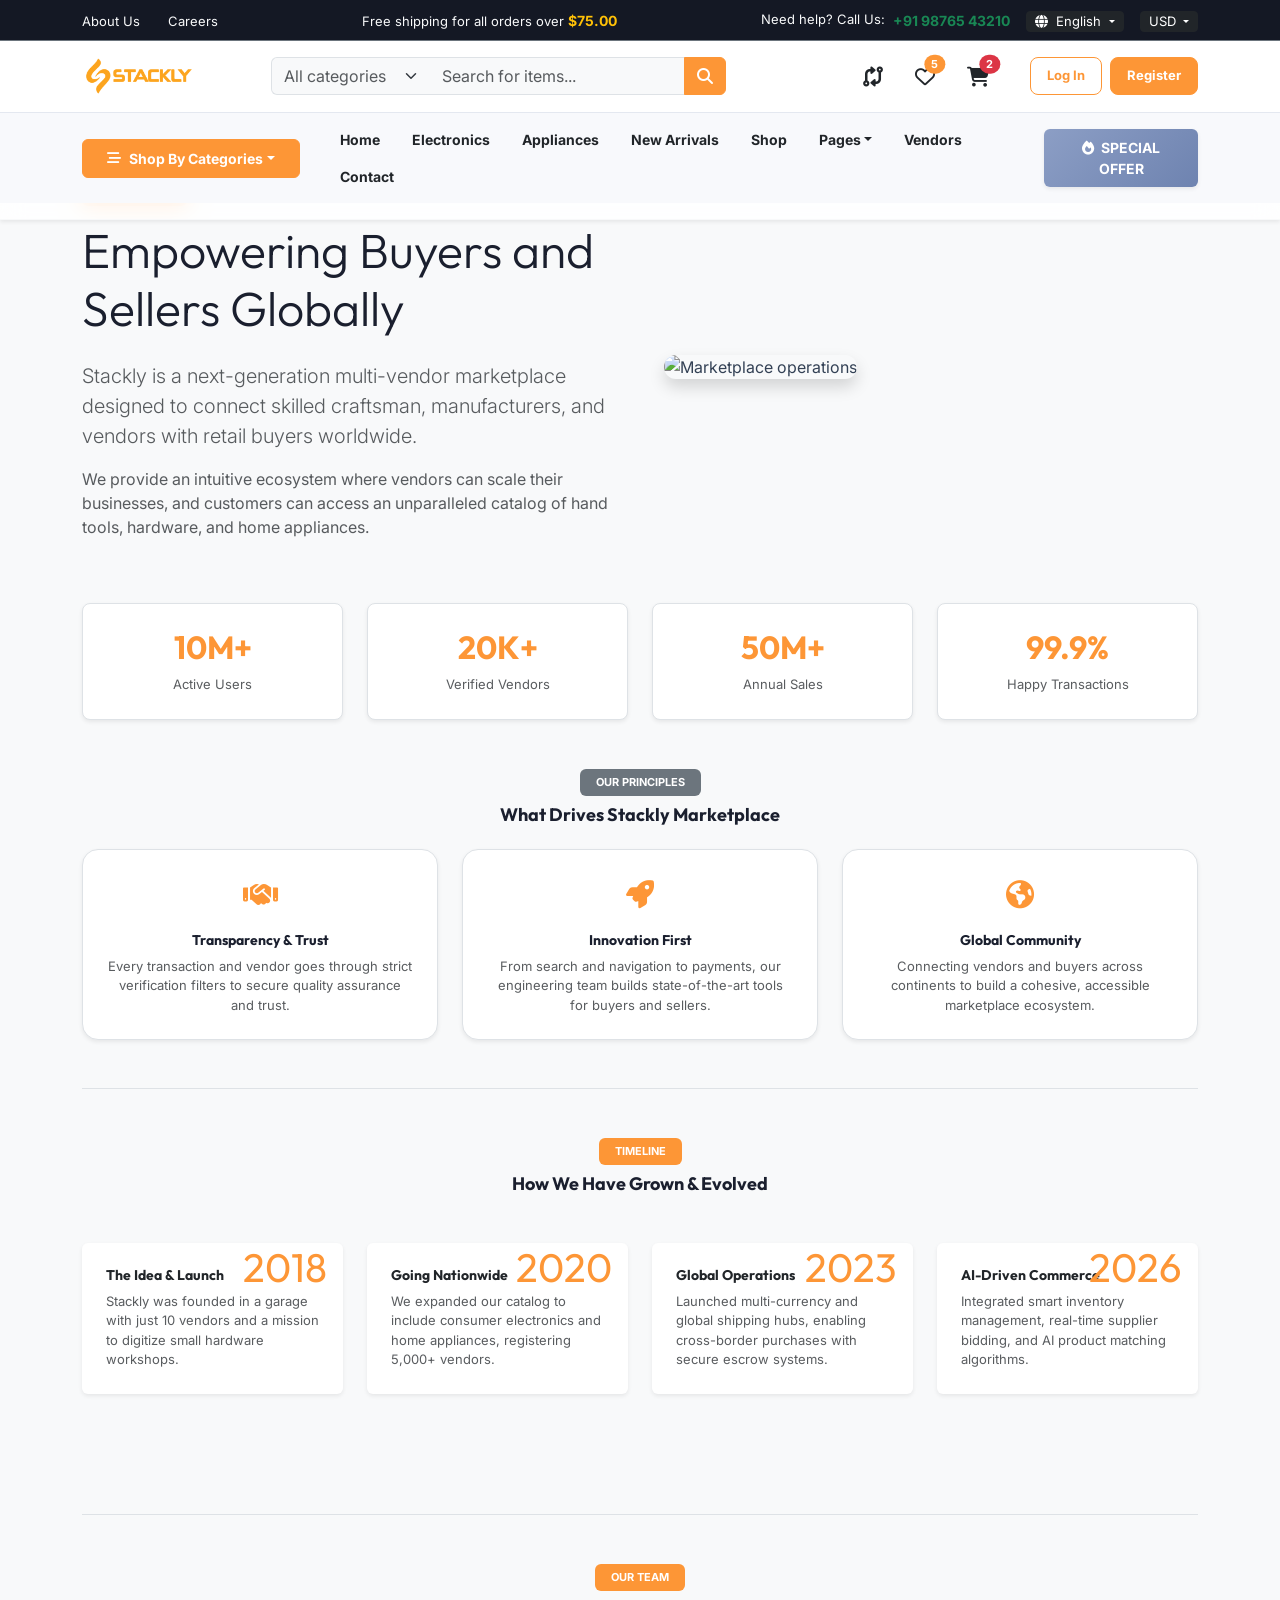
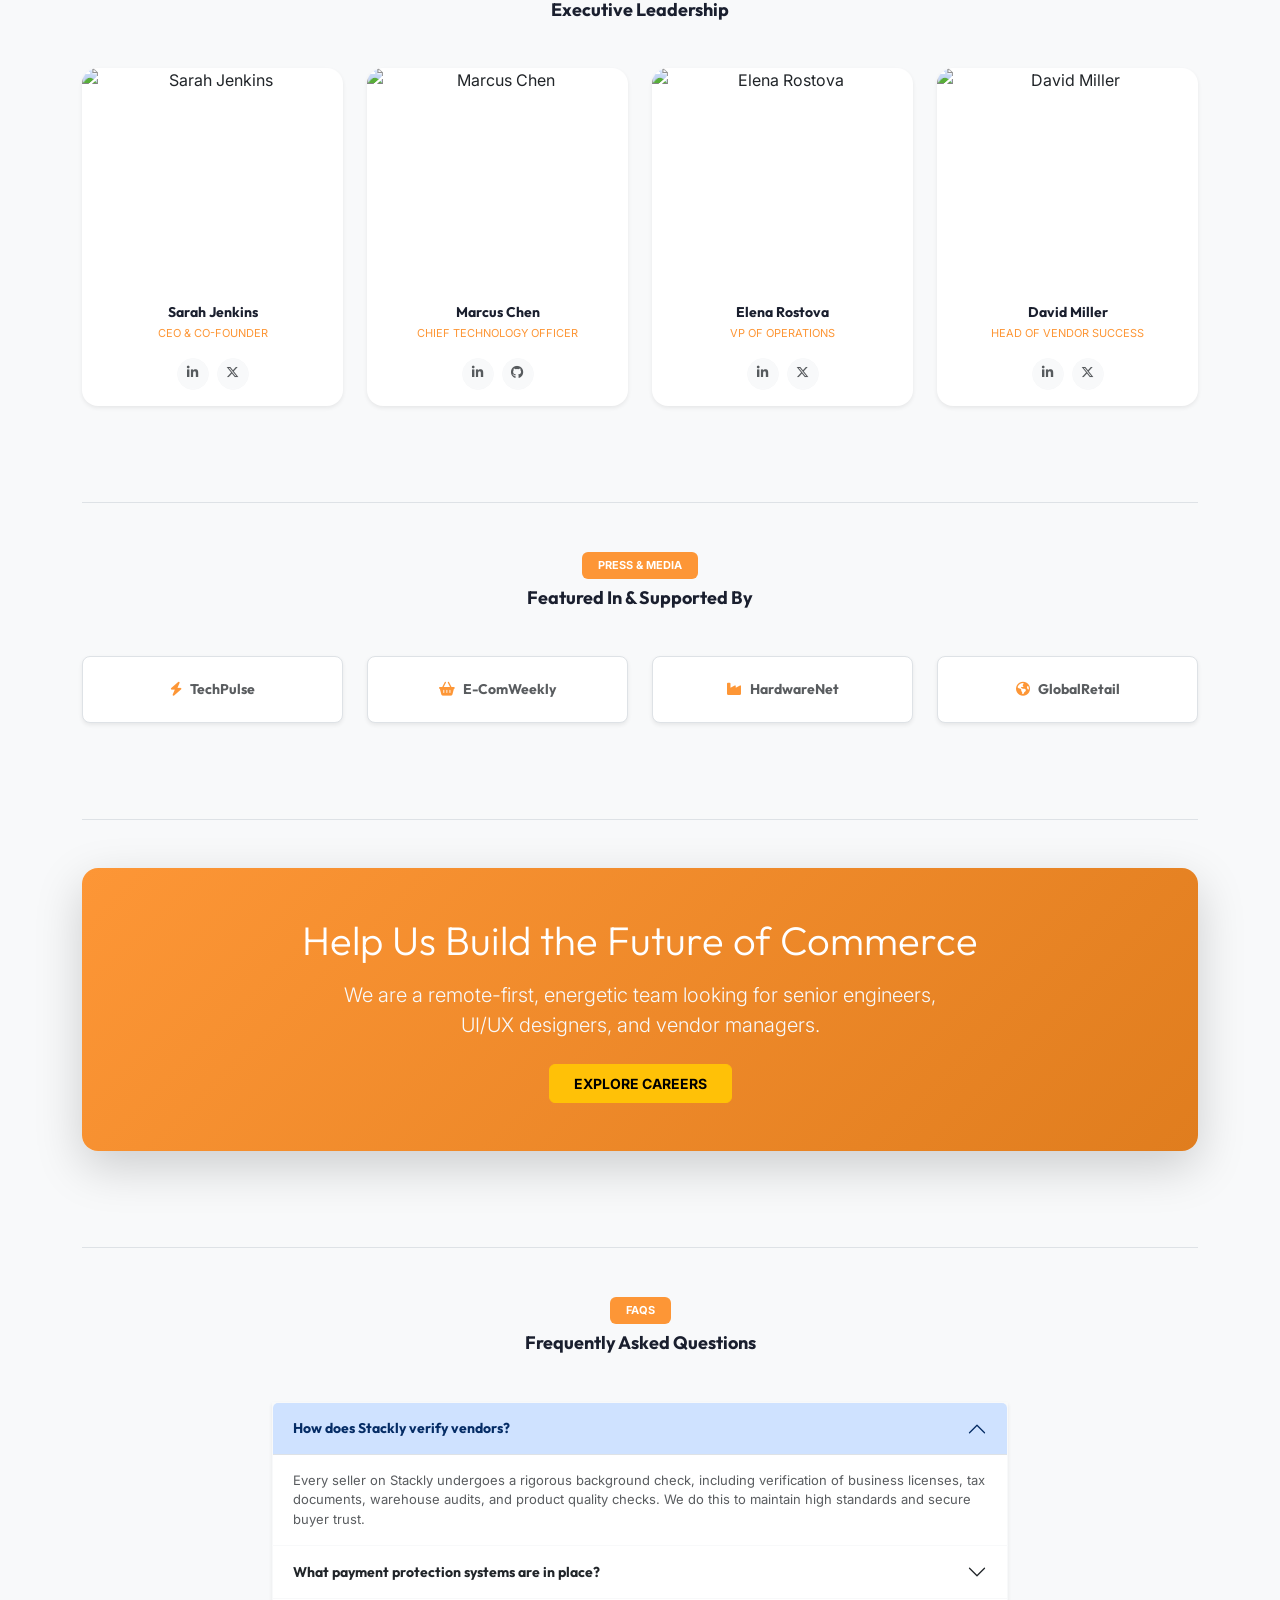
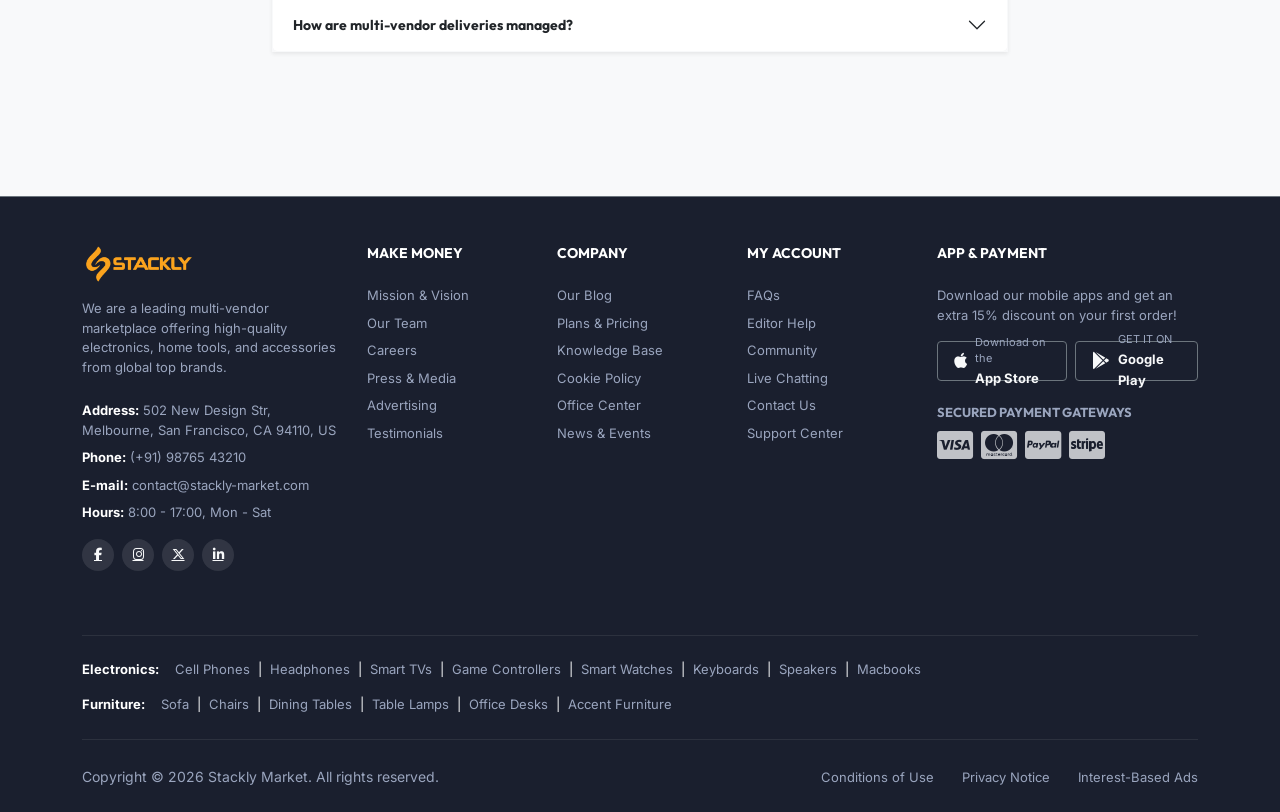
==== pages/about.html @ 9ea5560d "first commit" ====
<!doctype html>
<html lang="en">
  <head>
    <meta charset="UTF-8" />
    <meta name="viewport" content="width=device-width, initial-scale=1.0" />
    <title>About Us - Stackly Marketplace</title>
    <!-- Favicon -->
    <link rel="icon" type="image/webp" href="../assets/images/logoStackly.webp" />

    <!-- Bootstrap 5 CSS CDN -->
    <link
      href="https://cdn.jsdelivr.net/npm/bootstrap@5.3.2/dist/css/bootstrap.min.css"
      rel="stylesheet"
    />

    <!-- FontAwesome 6 CDN -->
    <link
      href="https://cdnjs.cloudflare.com/ajax/libs/font-awesome/6.4.2/css/all.min.css"
      rel="stylesheet"
    />

    <!-- Custom CSS -->
    <link href="../assets/css/styles.css" rel="stylesheet" />
  </head>
  <body>
    <!-- Dynamic Header Placeholder -->
    <div id="header-placeholder"></div>

    <!-- Main Content -->
    <main class="main py-5 bg-light">
      <div class="container">
        <!-- Intro Section -->
        <div class="row align-items-center g-5 mb-5">
          <div class="col-lg-6">
            <span
              class="badge bg-primary px-3 py-2 font-xxs mb-3 text-uppercase"
              >Who We Are</span
            >
            <h1 class="display-5 font-bold mb-4">
              Empowering Buyers and Sellers Globally
            </h1>
            <p class="lead text-muted">
              Stackly is a next-generation multi-vendor marketplace designed to
              connect skilled craftsman, manufacturers, and vendors with retail
              buyers worldwide.
            </p>
            <p class="text-muted">
              We provide an intuitive ecosystem where vendors can scale their
              businesses, and customers can access an unparalleled catalog of
              hand tools, hardware, and home appliances.
            </p>
          </div>
          <div class="col-lg-6">
            <img
              class="img-fluid rounded-4 shadow"
              src="https://images.unsplash.com/photo-1556742049-0cfed4f6a45d?auto=format&fit=crop&w=600&q=80"
              alt="Marketplace operations"
            />
          </div>
        </div>

        <!-- Stats Grid -->
        <div class="row g-4 text-center mb-5">
          <div class="col-6 col-md-3">
            <div class="p-4 border bg-white rounded-3 shadow-sm">
              <h2 class="text-primary font-bold mb-1">10M+</h2>
              <span class="font-xs text-muted">Active Users</span>
            </div>
          </div>
          <div class="col-6 col-md-3">
            <div class="p-4 border bg-white rounded-3 shadow-sm">
              <h2 class="text-primary font-bold mb-1">20K+</h2>
              <span class="font-xs text-muted">Verified Vendors</span>
            </div>
          </div>
          <div class="col-6 col-md-3">
            <div class="p-4 border bg-white rounded-3 shadow-sm">
              <h2 class="text-primary font-bold mb-1">50M+</h2>
              <span class="font-xs text-muted">Annual Sales</span>
            </div>
          </div>
          <div class="col-6 col-md-3">
            <div class="p-4 border bg-white rounded-3 shadow-sm">
              <h2 class="text-primary font-bold mb-1">99.9%</h2>
              <span class="font-xs text-muted">Happy Transactions</span>
            </div>
          </div>
        </div>

        <!-- Core Values -->
        <div class="text-center mb-4">
          <span class="badge bg-secondary px-3 py-2 font-xxs text-uppercase"
            >Our Principles</span
          >
          <h3 class="font-lg-bold mt-2">What Drives Stackly Marketplace</h3>
        </div>
        <div class="row g-4">
          <div class="col-md-4">
            <div
              class="p-4 border bg-white rounded-4 shadow-sm h-100 text-center"
            >
              <div class="text-primary fs-3 mb-3">
                <i class="fa-solid fa-handshake"></i>
              </div>
              <h5 class="font-sm-bold mb-2">Transparency &amp; Trust</h5>
              <p class="font-xs text-muted mb-0">
                Every transaction and vendor goes through strict verification
                filters to secure quality assurance and trust.
              </p>
            </div>
          </div>
          <div class="col-md-4">
            <div
              class="p-4 border bg-white rounded-4 shadow-sm h-100 text-center"
            >
              <div class="text-primary fs-3 mb-3">
                <i class="fa-solid fa-rocket"></i>
              </div>
              <h5 class="font-sm-bold mb-2">Innovation First</h5>
              <p class="font-xs text-muted mb-0">
                From search and navigation to payments, our engineering team
                builds state-of-the-art tools for buyers and sellers.
              </p>
            </div>
          </div>
          <div class="col-md-4">
            <div
              class="p-4 border bg-white rounded-4 shadow-sm h-100 text-center"
            >
              <div class="text-primary fs-3 mb-3">
                <i class="fa-solid fa-earth-americas"></i>
              </div>
              <h5 class="font-sm-bold mb-2">Global Community</h5>
              <p class="font-xs text-muted mb-0">
                Connecting vendors and buyers across continents to build a
                cohesive, accessible marketplace ecosystem.
              </p>
            </div>
          </div>
        </div>

         <!-- Timeline Section -->
         <div class="my-5 py-5 border-top">
           <div class="text-center mb-5">
             <span class="badge bg-primary px-3 py-2 font-xxs text-uppercase">Timeline</span>
             <h3 class="font-lg-bold mt-2">How We Have Grown & Evolved</h3>
           </div>
           <div class="row position-relative">
             <div class="col-md-3 mb-4">
               <div class="card border-0 bg-white shadow-sm p-4 h-100 position-relative hover-up">
                 <span class="fs-1 text-primary font-bold opacity-20 position-absolute top-0 end-0 me-3 mt-1" style="font-family: var(--font-heading); line-height: 1;">2018</span>
                 <h5 class="font-sm-bold text-dark mb-2">The Idea & Launch</h5>
                 <p class="font-xs text-muted mb-0">Stackly was founded in a garage with just 10 vendors and a mission to digitize small hardware workshops.</p>
               </div>
             </div>
             <div class="col-md-3 mb-4">
               <div class="card border-0 bg-white shadow-sm p-4 h-100 position-relative hover-up">
                 <span class="fs-1 text-primary font-bold opacity-20 position-absolute top-0 end-0 me-3 mt-1" style="font-family: var(--font-heading); line-height: 1;">2020</span>
                 <h5 class="font-sm-bold text-dark mb-2">Going Nationwide</h5>
                 <p class="font-xs text-muted mb-0">We expanded our catalog to include consumer electronics and home appliances, registering 5,000+ vendors.</p>
               </div>
             </div>
             <div class="col-md-3 mb-4">
               <div class="card border-0 bg-white shadow-sm p-4 h-100 position-relative hover-up">
                 <span class="fs-1 text-primary font-bold opacity-20 position-absolute top-0 end-0 me-3 mt-1" style="font-family: var(--font-heading); line-height: 1;">2023</span>
                 <h5 class="font-sm-bold text-dark mb-2">Global Operations</h5>
                 <p class="font-xs text-muted mb-0">Launched multi-currency and global shipping hubs, enabling cross-border purchases with secure escrow systems.</p>
               </div>
             </div>
             <div class="col-md-3 mb-4">
               <div class="card border-0 bg-white shadow-sm p-4 h-100 position-relative hover-up">
                 <span class="fs-1 text-primary font-bold opacity-20 position-absolute top-0 end-0 me-3 mt-1" style="font-family: var(--font-heading); line-height: 1;">2026</span>
                 <h5 class="font-sm-bold text-dark mb-2">AI-Driven Commerce</h5>
                 <p class="font-xs text-muted mb-0">Integrated smart inventory management, real-time supplier bidding, and AI product matching algorithms.</p>
               </div>
             </div>
           </div>
         </div>

         <!-- Team Section -->
         <div class="my-5 py-5 border-top">
           <div class="text-center mb-5">
             <span class="badge bg-primary px-3 py-2 font-xxs text-uppercase">Our Team</span>
             <h3 class="font-lg-bold mt-2">Executive Leadership</h3>
           </div>
           <div class="row g-4">
             <div class="col-md-3 col-sm-6">
               <div class="card border-0 bg-white shadow-sm rounded-4 overflow-hidden h-100 text-center hover-up">
                 <img src="https://images.unsplash.com/photo-1573496359142-b8d87734a5a2?auto=format&fit=crop&w=300&q=80" alt="Sarah Jenkins" class="img-fluid w-100" style="height: 220px; object-fit: cover;">
                 <div class="p-3">
                   <h5 class="font-sm-bold mb-1">Sarah Jenkins</h5>
                   <span class="font-xxs text-primary text-uppercase font-bold d-block mb-3">CEO & Co-Founder</span>
                   <div class="d-flex justify-content-center gap-2">
                     <a class="btn btn-sm btn-light rounded-circle text-muted" style="width: 32px; height: 32px; line-height: 18px;" href="#"><i class="fa-brands fa-linkedin-in font-xs"></i></a>
                     <a class="btn btn-sm btn-light rounded-circle text-muted" style="width: 32px; height: 32px; line-height: 18px;" href="#"><i class="fa-brands fa-x-twitter font-xs"></i></a>
                   </div>
                 </div>
               </div>
             </div>
             <div class="col-md-3 col-sm-6">
               <div class="card border-0 bg-white shadow-sm rounded-4 overflow-hidden h-100 text-center hover-up">
                 <img src="https://images.unsplash.com/photo-1560250097-0b93528c311a?auto=format&fit=crop&w=300&q=80" alt="Marcus Chen" class="img-fluid w-100" style="height: 220px; object-fit: cover;">
                 <div class="p-3">
                   <h5 class="font-sm-bold mb-1">Marcus Chen</h5>
                   <span class="font-xxs text-primary text-uppercase font-bold d-block mb-3">Chief Technology Officer</span>
                   <div class="d-flex justify-content-center gap-2">
                     <a class="btn btn-sm btn-light rounded-circle text-muted" style="width: 32px; height: 32px; line-height: 18px;" href="#"><i class="fa-brands fa-linkedin-in font-xs"></i></a>
                     <a class="btn btn-sm btn-light rounded-circle text-muted" style="width: 32px; height: 32px; line-height: 18px;" href="#"><i class="fa-brands fa-github font-xs"></i></a>
                   </div>
                 </div>
               </div>
             </div>
             <div class="col-md-3 col-sm-6">
               <div class="card border-0 bg-white shadow-sm rounded-4 overflow-hidden h-100 text-center hover-up">
                 <img src="https://images.unsplash.com/photo-1580489944761-15a19d654956?auto=format&fit=crop&w=300&q=80" alt="Elena Rostova" class="img-fluid w-100" style="height: 220px; object-fit: cover;">
                 <div class="p-3">
                   <h5 class="font-sm-bold mb-1">Elena Rostova</h5>
                   <span class="font-xxs text-primary text-uppercase font-bold d-block mb-3">VP of Operations</span>
                   <div class="d-flex justify-content-center gap-2">
                     <a class="btn btn-sm btn-light rounded-circle text-muted" style="width: 32px; height: 32px; line-height: 18px;" href="#"><i class="fa-brands fa-linkedin-in font-xs"></i></a>
                     <a class="btn btn-sm btn-light rounded-circle text-muted" style="width: 32px; height: 32px; line-height: 18px;" href="#"><i class="fa-brands fa-x-twitter font-xs"></i></a>
                   </div>
                 </div>
               </div>
             </div>
             <div class="col-md-3 col-sm-6">
               <div class="card border-0 bg-white shadow-sm rounded-4 overflow-hidden h-100 text-center hover-up">
                 <img src="https://images.unsplash.com/photo-1519085360753-af0119f7cbe7?auto=format&fit=crop&w=300&q=80" alt="David Miller" class="img-fluid w-100" style="height: 220px; object-fit: cover;">
                 <div class="p-3">
                   <h5 class="font-sm-bold mb-1">David Miller</h5>
                   <span class="font-xxs text-primary text-uppercase font-bold d-block mb-3">Head of Vendor Success</span>
                   <div class="d-flex justify-content-center gap-2">
                     <a class="btn btn-sm btn-light rounded-circle text-muted" style="width: 32px; height: 32px; line-height: 18px;" href="#"><i class="fa-brands fa-linkedin-in font-xs"></i></a>
                     <a class="btn btn-sm btn-light rounded-circle text-muted" style="width: 32px; height: 32px; line-height: 18px;" href="#"><i class="fa-brands fa-x-twitter font-xs"></i></a>
                   </div>
                 </div>
               </div>
             </div>
           </div>
         </div>

         <!-- Press Section -->
         <div class="my-5 py-5 border-top">
           <div class="text-center mb-5">
             <span class="badge bg-primary px-3 py-2 font-xxs text-uppercase">Press & Media</span>
             <h3 class="font-lg-bold mt-2">Featured In & Supported By</h3>
           </div>
           <div class="row align-items-center g-4 text-center">
             <div class="col-6 col-md-3">
               <div class="p-4 border bg-white rounded-3 shadow-sm hover-up">
                 <h5 class="font-heading font-sm-bold text-muted mb-0"><i class="fa-solid fa-bolt me-2 text-primary"></i>TechPulse</h5>
               </div>
             </div>
             <div class="col-6 col-md-3">
               <div class="p-4 border bg-white rounded-3 shadow-sm hover-up">
                 <h5 class="font-heading font-sm-bold text-muted mb-0"><i class="fa-solid fa-basket-shopping me-2 text-primary"></i>E-ComWeekly</h5>
               </div>
             </div>
             <div class="col-6 col-md-3">
               <div class="p-4 border bg-white rounded-3 shadow-sm hover-up">
                 <h5 class="font-heading font-sm-bold text-muted mb-0"><i class="fa-solid fa-industry me-2 text-primary"></i>HardwareNet</h5>
               </div>
             </div>
             <div class="col-6 col-md-3">
               <div class="p-4 border bg-white rounded-3 shadow-sm hover-up">
                 <h5 class="font-heading font-sm-bold text-muted mb-0"><i class="fa-solid fa-earth-americas me-2 text-primary"></i>GlobalRetail</h5>
               </div>
             </div>
           </div>
         </div>

         <!-- Careers Callout -->
         <div class="my-5 py-5 border-top">
           <div class="p-5 rounded-4 bg-gradient-primary text-white text-center shadow-lg position-relative overflow-hidden">
             <div class="position-relative z-index-1">
               <h2 class="display-6 font-bold text-white mb-3">Help Us Build the Future of Commerce</h2>
               <p class="lead mb-4 mx-auto text-light opacity-90" style="max-width: 600px;">We are a remote-first, energetic team looking for senior engineers, UI/UX designers, and vendor managers.</p>
               <a href="career.html" class="btn btn-warning px-4 py-2 font-sm-bold text-uppercase">Explore Careers</a>
             </div>
           </div>
         </div>

         <!-- FAQ Section -->
         <div class="my-5 py-5 border-top">
           <div class="text-center mb-5">
             <span class="badge bg-primary px-3 py-2 font-xxs text-uppercase">FAQs</span>
             <h3 class="font-lg-bold mt-2">Frequently Asked Questions</h3>
           </div>
           <div class="row justify-content-center">
             <div class="col-lg-8">
               <div class="accordion shadow-sm" id="aboutAccordion">
                 <div class="accordion-item border-light">
                   <h2 class="accordion-header" id="headingOne">
                     <button class="accordion-button font-sm-bold" type="button" data-bs-toggle="collapse" data-bs-target="#collapseOne" aria-expanded="true" aria-controls="collapseOne">
                       How does Stackly verify vendors?
                     </button>
                   </h2>
                   <div id="collapseOne" class="accordion-collapse collapse show" aria-labelledby="headingOne" data-bs-parent="#aboutAccordion">
                     <div class="accordion-body font-xs text-muted">
                       Every seller on Stackly undergoes a rigorous background check, including verification of business licenses, tax documents, warehouse audits, and product quality checks. We do this to maintain high standards and secure buyer trust.
                     </div>
                   </div>
                 </div>
                 <div class="accordion-item border-light">
                   <h2 class="accordion-header" id="headingTwo">
                     <button class="accordion-button collapsed font-sm-bold" type="button" data-bs-toggle="collapse" data-bs-target="#collapseTwo" aria-expanded="false" aria-controls="collapseTwo">
                       What payment protection systems are in place?
                     </button>
                   </h2>
                   <div id="collapseTwo" class="accordion-collapse collapse" aria-labelledby="headingTwo" data-bs-parent="#aboutAccordion">
                     <div class="accordion-body font-xs text-muted">
                       Stackly uses an advanced escrow-style payment framework. When you make a purchase, the money is secured until the vendor confirms shipment and tracking data is validated. We support major cards, PayPal, and multi-currency payouts.
                     </div>
                   </div>
                 </div>
                 <div class="accordion-item border-light">
                   <h2 class="accordion-header" id="headingThree">
                     <button class="accordion-button collapsed font-sm-bold" type="button" data-bs-toggle="collapse" data-bs-target="#collapseThree" aria-expanded="false" aria-controls="collapseThree">
                       How are multi-vendor deliveries managed?
                     </button>
                   </h2>
                   <div id="collapseThree" class="accordion-collapse collapse" aria-labelledby="headingThree" data-bs-parent="#aboutAccordion">
                     <div class="accordion-body font-xs text-muted">
                       Since Stackly is a multi-vendor platform, items in your cart might belong to different vendors. If so, they will ship separately directly from each vendor's warehouse. You will receive unique tracking numbers for each shipment.
                     </div>
                   </div>
                 </div>
               </div>
             </div>
           </div>
         </div>

       </div>
    </main>

    <!-- Dynamic Footer Placeholder -->
    <div id="footer-placeholder"></div>

    <!-- Bootstrap 5 Bundle JS CDN -->
    <script src="https://cdn.jsdelivr.net/npm/bootstrap@5.3.2/dist/js/bootstrap.bundle.min.js"></script>

    <!-- Custom Script -->
    <script src="../assets/js/script.js"></script>
  </body>
</html>
---- assets/css/styles.css ----
@import url("https://fonts.googleapis.com/css2?family=Inter:wght@300;400;500;600;700&family=Outfit:wght@400;500;600;700;800&display=swap");

:root {
  /* Brand Colors */
  --primary-color: #fd9636;
  --primary-hover: #e07d1e;
  --primary-light: #fff4e8;
  --secondary-color: #8c9ec5;
  --secondary-hover: #6e83b0;
  --secondary-light: #eef1f8;
  --dark-color: #1a1f2e;
  --light-color: #f8f9fc;
  --border-color: #e4e8f0;
  --white: #ffffff;

  /* Fonts */
  --font-heading: "Outfit", sans-serif;
  --font-body: "Inter", sans-serif;

  /* Gradients */
  --gradient-primary: linear-gradient(135deg, #fd9636 0%, #e07d1e 100%);
  --gradient-secondary: linear-gradient(135deg, #8c9ec5 0%, #6e83b0 100%);
  --gradient-dark: linear-gradient(135deg, #1e293b 0%, #1a1f2e 100%);

  /* Layout */
  --transition-smooth: all 0.3s cubic-bezier(0.4, 0, 0.2, 1);
  --shadow-sm: 0 1px 3px rgba(0, 0, 0, 0.06);
  --shadow-md: 0 4px 12px rgba(0, 0, 0, 0.08);
  --shadow-lg: 0 10px 30px rgba(0, 0, 0, 0.1);
  --shadow-hover: 0 20px 40px rgba(253, 150, 54, 0.18);
}

/* Base Styles */
body {
  font-family: var(--font-body);
  color: #334155;
  background-color: var(--white);
  overflow-x: hidden;
  -webkit-font-smoothing: antialiased;
}

h1,
h2,
h3,
h4,
h5,
h6 {
  font-family: var(--font-heading);
  font-weight: 700;
  color: var(--dark-color);
}

/* Typography Helper Classes */
.font-xs {
  font-size: 13px;
}
.font-xs-bold {
  font-size: 13px;
  font-weight: 700;
}
.font-sm {
  font-size: 14px;
}
.font-sm-bold {
  font-size: 14px;
  font-weight: 700;
}
.font-md {
  font-size: 16px;
}
.font-md-bold {
  font-size: 16px;
  font-weight: 700;
}
.font-lg {
  font-size: 18px;
}
.font-lg-bold {
  font-size: 18px;
  font-weight: 700;
}
.font-xl {
  font-size: 22px;
}
.font-xl-bold {
  font-size: 22px;
  font-weight: 800;
}
.font-xxs {
  font-size: 11px;
}

/* Bootstrap color overrides — must come before component styles */
.btn-primary {
  background-color: var(--primary-color) !important;
  border-color: var(--primary-color) !important;
  color: #fff !important;
}
.btn-primary:hover,
.btn-primary:focus {
  background-color: var(--primary-hover) !important;
  border-color: var(--primary-hover) !important;
}
.btn-outline-primary {
  color: var(--primary-color) !important;
  border-color: var(--primary-color) !important;
}
.btn-outline-primary:hover {
  background-color: var(--primary-color) !important;
  color: #fff !important;
}
.text-primary {
  color: var(--primary-color) !important;
}
.bg-primary {
  background-color: var(--primary-color) !important;
}
.border-primary {
  border-color: var(--primary-color) !important;
}

/* Custom Colors mapping */
.color-brand-1 {
  color: var(--primary-color) !important;
}
.color-brand-2 {
  color: var(--secondary-color) !important;
}
.color-brand-3 {
  color: var(--dark-color) !important;
}
.bg-brand-2 {
  background-color: var(--secondary-color) !important;
}
.hover-primary:hover {
  color: var(--primary-color) !important;
}

/* Header & Glassmorphism Navigation */
.bg-blur {
  background: rgba(255, 255, 255, 0.85);
  backdrop-filter: blur(12px);
  -webkit-backdrop-filter: blur(12px);
}

.logo-img {
  filter: brightness(0) saturate(100%) invert(62%) sepia(78%) saturate(600%) hue-rotate(345deg) brightness(103%) contrast(98%);
  transition: var(--transition-smooth);
}

.logo-link:hover .logo-img {
  filter: brightness(0) saturate(100%) invert(52%) sepia(85%) saturate(700%) hue-rotate(345deg) brightness(95%) contrast(100%);
}

.sticky-top {
  z-index: 1020;
  transition: var(--transition-smooth);
}

.header-action-btn {
  padding: 8px;
  border-radius: 8px;
  transition: var(--transition-smooth);
}

.header-action-btn:hover {
  background-color: rgba(253, 150, 54, 0.08);
  color: var(--primary-color) !important;
}

.header-action-btn:hover .icon-box i {
  color: var(--primary-color) !important;
}

/* Gradients helpers */
.bg-gradient-secondary {
  background: var(--gradient-secondary);
}

.bg-gradient-primary {
  background: var(--gradient-primary);
}

/* Categories Dropdown & Menu Submenus */
.dropdown-submenu {
  position: relative;
}

.dropdown-submenu .dropdown-menu {
  top: 0;
  left: 100%;
  margin-top: -1px;
  display: none;
}

.dropdown-submenu:hover .dropdown-menu {
  display: block;
}

.nav-link {
  transition: var(--transition-smooth);
}

.nav-link:hover,
.nav-link.active {
  color: var(--primary-color) !important;
}

/* Hero Section */
.hero-section {
  padding: 28px 0 0;
}

.hero-slider-container {
  border-radius: 28px;
  overflow: hidden;
  box-shadow: 0 24px 64px rgba(15, 23, 42, 0.18);
  margin-bottom: 40px;
}

.banner-slide-item {
  min-height: 560px;
  background-size: cover !important;
  background-position: center center !important;
  position: relative;
  display: flex;
  align-items: center;
}

.banner-slide-item::before {
  content: "";
  position: absolute;
  inset: 0;
  background: linear-gradient(
    105deg,
    rgba(10, 15, 30, 0.92) 0%,
    rgba(10, 15, 30, 0.6) 50%,
    rgba(10, 15, 30, 0.1) 100%
  );
  z-index: 1;
}

.banner-desc-content {
  position: relative;
  z-index: 2;
  padding: 64px 56px;
  max-width: 620px;
}

/* Eyebrow label */
.hero-eyebrow {
  display: inline-flex;
  align-items: center;
  gap: 8px;
  background: rgba(255, 255, 255, 0.1);
  backdrop-filter: blur(8px);
  border: 1px solid rgba(255, 255, 255, 0.18);
  color: rgba(255, 255, 255, 0.9);
  font-size: 12px;
  font-weight: 600;
  letter-spacing: 0.5px;
  padding: 7px 16px;
  border-radius: 100px;
  margin-bottom: 24px;
}

.hero-eyebrow--offer .hero-dot {
  background: var(--primary-color);
}

.hero-dot {
  width: 7px;
  height: 7px;
  border-radius: 50%;
  background: #4ade80;
  flex-shrink: 0;
  animation: heroDotPulse 2s ease-in-out infinite;
}

@keyframes heroDotPulse {
  0%,
  100% {
    opacity: 1;
    transform: scale(1);
  }
  50% {
    opacity: 0.5;
    transform: scale(1.4);
  }
}

/* Hero headline */
.hero-title {
  font-family: var(--font-heading);
  font-size: 3.2rem;
  font-weight: 800;
  line-height: 1.15;
  color: #ffffff;
  margin-bottom: 20px;
  letter-spacing: -0.5px;
}

.hero-accent {
  color: var(--primary-color);
  position: relative;
}

.hero-subtitle {
  font-size: 15px;
  color: rgba(255, 255, 255, 0.72);
  line-height: 1.7;
  margin-bottom: 36px;
  max-width: 480px;
}

/* CTA Buttons */
.hero-actions {
  display: flex;
  align-items: center;
  gap: 14px;
  flex-wrap: wrap;
  margin-bottom: 44px;
}

.btn-hero-primary {
  display: inline-flex;
  align-items: center;
  background: var(--gradient-primary);
  color: #fff;
  font-size: 14px;
  font-weight: 700;
  padding: 14px 30px;
  border-radius: 12px;
  text-decoration: none;
  letter-spacing: 0.2px;
  transition: var(--transition-smooth);
  box-shadow: 0 8px 24px rgba(253, 150, 54, 0.4);
}

.btn-hero-primary:hover {
  transform: translateY(-2px);
  box-shadow: 0 12px 32px rgba(253, 150, 54, 0.55);
  color: #fff;
}

.btn-hero-ghost {
  display: inline-flex;
  align-items: center;
  background: rgba(255, 255, 255, 0.1);
  backdrop-filter: blur(8px);
  border: 1px solid rgba(255, 255, 255, 0.25);
  color: rgba(255, 255, 255, 0.9);
  font-size: 14px;
  font-weight: 600;
  padding: 13px 26px;
  border-radius: 12px;
  text-decoration: none;
  transition: var(--transition-smooth);
}

.btn-hero-ghost:hover {
  background: rgba(255, 255, 255, 0.18);
  border-color: rgba(255, 255, 255, 0.45);
  color: #fff;
  transform: translateY(-2px);
}

/* Stats row */
.hero-stats {
  display: flex;
  align-items: center;
  gap: 0;
  background: rgba(255, 255, 255, 0.07);
  backdrop-filter: blur(12px);
  border: 1px solid rgba(255, 255, 255, 0.12);
  border-radius: 16px;
  padding: 18px 28px;
  width: fit-content;
}

.hero-stat-item {
  display: flex;
  flex-direction: column;
  align-items: center;
  padding: 0 24px;
}

.hero-stat-item strong {
  font-family: var(--font-heading);
  font-size: 1.4rem;
  font-weight: 800;
  color: #ffffff;
  line-height: 1;
  margin-bottom: 4px;
}

.hero-stat-item span {
  font-size: 11px;
  color: rgba(255, 255, 255, 0.55);
  text-transform: uppercase;
  letter-spacing: 0.5px;
  font-weight: 500;
}

.hero-stat-divider {
  width: 1px;
  height: 36px;
  background: rgba(255, 255, 255, 0.15);
  flex-shrink: 0;
}

/* Nav arrows */
.hero-nav-prev,
.hero-nav-next {
  position: absolute;
  top: 50%;
  transform: translateY(-50%);
  z-index: 10;
  width: 44px;
  height: 44px;
  background: rgba(255, 255, 255, 0.12);
  backdrop-filter: blur(8px);
  border: 1px solid rgba(255, 255, 255, 0.2);
  border-radius: 50%;
  display: flex;
  align-items: center;
  justify-content: center;
  color: #fff;
  font-size: 14px;
  cursor: pointer;
  transition: var(--transition-smooth);
  opacity: 0;
}

.hero-slider-container:hover .hero-nav-prev,
.hero-slider-container:hover .hero-nav-next {
  opacity: 1;
}

.hero-nav-prev {
  left: 20px;
}
.hero-nav-next {
  right: 20px;
}

.hero-nav-prev:hover,
.hero-nav-next:hover {
  background: var(--primary-color);
  border-color: var(--primary-color);
  transform: translateY(-50%) scale(1.08);
}

/* Features Grid */
.features-grid-list {
  display: grid;
  grid-template-columns: repeat(auto-fit, minmax(200px, 1fr));
  gap: 16px;
  padding: 0;
  list-style: none;
}

.feature-box-item {
  background-color: var(--white);
  border-radius: 16px;
  padding: 20px 18px;
  display: flex;
  align-items: center;
  border: 1.5px solid var(--border-color);
  transition: var(--transition-smooth);
}

.feature-box-item:hover {
  transform: translateY(-4px);
  box-shadow: var(--shadow-md);
  border-color: var(--primary-color);
}

.feature-box-item .icon-left {
  width: 48px;
  height: 48px;
  border-radius: 12px;
  background: var(--primary-light);
  display: flex;
  align-items: center;
  justify-content: center;
  font-size: 20px;
  color: var(--primary-color);
  margin-right: 14px;
  flex-shrink: 0;
}

/* Popular Categories */
.box-category-card {
  background-color: var(--white);
  border: 1.5px solid var(--border-color);
  border-radius: 18px;
  padding: 22px 16px;
  text-align: center;
  transition: var(--transition-smooth);
  height: 100%;
}

.box-category-card:hover {
  transform: translateY(-6px);
  border-color: var(--primary-color);
  box-shadow: 0 12px 32px rgba(253, 150, 54, 0.12);
  background: var(--primary-light);
}

.box-category-card .image {
  height: 80px;
  display: flex;
  align-items: center;
  justify-content: center;
  margin-bottom: 15px;
}

.box-category-card .image img {
  max-height: 100%;
  max-width: 100%;
  object-fit: contain;
  transition: var(--transition-smooth);
}

.box-category-card:hover .image img {
  transform: scale(1.15);
}

/* E-Commerce Product Cards */
.card-grid-style-3 {
  background: var(--white);
  border: 1.5px solid var(--border-color);
  border-radius: 20px;
  overflow: hidden;
  position: relative;
  transition: var(--transition-smooth);
  height: 100%;
  padding: 16px;
}

.card-grid-style-3:hover {
  transform: translateY(-8px);
  box-shadow: var(--shadow-hover);
  border-color: rgba(253, 150, 54, 0.3);
}

.card-grid-style-3 .image-box {
  height: 200px;
  display: flex;
  align-items: center;
  justify-content: center;
  position: relative;
  border-radius: 16px;
  overflow: hidden;
  background-color: var(--light-color);
  margin-bottom: 15px;
}

.card-grid-style-3 .image-box img {
  max-height: 80%;
  max-width: 80%;
  object-fit: contain;
  transition: var(--transition-smooth);
}

.card-grid-style-3:hover .image-box img {
  transform: scale(1.1);
}

/* Product Badges */
.card-grid-style-3 .label {
  position: absolute;
  top: 12px;
  left: 12px;
  font-size: 11px;
  font-weight: 700;
  color: var(--white);
  padding: 4px 10px;
  border-radius: 20px;
  z-index: 5;
  background: var(--primary-color);
}

.card-grid-style-3 .label.label-sale {
  background: var(--secondary-color);
}

.card-grid-style-3 .label.label-new {
  background: var(--primary-color);
}

/* Product Hover Tools Overlay */
.card-grid-style-3 .tools {
  position: absolute;
  top: 12px;
  right: -50px;
  display: flex;
  flex-direction: column;
  gap: 8px;
  z-index: 10;
  transition: var(--transition-smooth);
}

.card-grid-style-3:hover .tools {
  right: 12px;
}

.card-grid-style-3 .tools-btn {
  width: 36px;
  height: 36px;
  background: var(--white);
  color: var(--dark-color);
  border-radius: 50%;
  display: flex;
  align-items: center;
  justify-content: center;
  box-shadow: var(--shadow-sm);
  border: 1px solid var(--border-color);
  text-decoration: none;
  transition: var(--transition-smooth);
}

.card-grid-style-3 .tools-btn:hover {
  background: var(--primary-color);
  color: var(--white);
  border-color: var(--primary-color);
}

/* Rating Stars */
.rating-stars {
  color: var(--secondary-color);
  font-size: 12px;
  margin-bottom: 6px;
}

.rating-stars .review-count {
  color: #94a3b8;
  font-size: 11px;
  margin-left: 5px;
}

/* Pricing Grid */
.price-info {
  display: flex;
  align-items: center;
  gap: 8px;
  margin-top: 10px;
}

.price-main {
  color: var(--primary-color);
  font-size: 17px;
  font-weight: 800;
}

.price-line {
  color: #94a3b8;
  font-size: 13px;
  text-decoration: line-through;
}

/* Features List inside card */
.list-features {
  list-style: none;
  padding: 0;
  margin: 15px 0 0 0;
  border-top: 1px solid var(--border-color);
  padding-top: 12px;
}

.list-features li {
  font-size: 12px;
  color: #64748b;
  margin-bottom: 4px;
  position: relative;
  padding-left: 14px;
}

.list-features li::before {
  content: "✓";
  position: absolute;
  left: 0;
  color: var(--primary-color);
  font-weight: bold;
}

/* Button override */
.btn-cart {
  background: var(--gradient-primary);
  color: var(--white);
  border-radius: 10px;
  font-weight: 600;
  padding: 9px 16px;
  font-size: 13px;
  border: none;
  transition: var(--transition-smooth);
  width: 100%;
  letter-spacing: 0.2px;
}

.btn-cart:hover {
  background-color: var(--primary-hover);
  background-image: none;
  color: var(--white);
  transform: translateY(-2px);
  box-shadow: 0 6px 16px rgba(253, 150, 54, 0.35);
}

/* Sidebar mini bestseller list */
.card-grid-style-2 {
  display: flex;
  align-items: center;
  padding: 12px 0;
  transition: var(--transition-smooth);
}

.card-grid-style-2 .image-box {
  width: 70px;
  height: 70px;
  flex-shrink: 0;
  border: 1px solid var(--border-color);
  border-radius: 8px;
  padding: 5px;
  display: flex;
  align-items: center;
  justify-content: center;
  background-color: var(--light-color);
}

.card-grid-style-2 .image-box img {
  max-width: 100%;
  max-height: 100%;
  object-fit: contain;
}

.card-grid-style-2 .info-right {
  margin-left: 15px;
  flex-grow: 1;
}

.card-grid-style-2 .product-title {
  color: var(--dark-color);
  font-size: 13px;
  font-weight: 600;
  text-decoration: none;
  line-height: 1.3;
  display: -webkit-box;
  line-clamp: 2;
  -webkit-line-clamp: 2;
  -webkit-box-orient: vertical;
  overflow: hidden;
  margin-bottom: 4px;
  transition: var(--transition-smooth);
}

.card-grid-style-2 .product-title:hover {
  color: var(--primary-color);
}

/* Tab Underlines */
.nav-tabs-underline .nav-link {
  border: none;
  border-bottom: 3px solid transparent;
  color: #64748b;
  font-family: var(--font-heading);
  font-weight: 700;
  padding: 10px 16px;
  transition: var(--transition-smooth);
}

.nav-tabs-underline .nav-link:hover {
  color: var(--primary-color);
}

.nav-tabs-underline .nav-link.active {
  border-bottom-color: var(--primary-color);
  color: var(--primary-color) !important;
  background: none;
}

/* Newsletter Subscription */
.box-newsletter-banner {
  background: var(--gradient-primary);
  border-radius: 24px;
  padding: 56px 48px;
  position: relative;
  overflow: hidden;
  box-shadow: 0 16px 48px rgba(253, 150, 54, 0.28);
}

.box-newsletter-banner::before {
  content: "";
  position: absolute;
  width: 350px;
  height: 350px;
  background: rgba(255, 255, 255, 0.06);
  border-radius: 50%;
  top: -80px;
  right: -60px;
  pointer-events: none;
}

.box-newsletter-banner::after {
  content: "";
  position: absolute;
  width: 200px;
  height: 200px;
  background: rgba(255, 255, 255, 0.04);
  border-radius: 50%;
  bottom: -60px;
  left: 30%;
  pointer-events: none;
}

.box-form-newsletter .form-control {
  border-radius: 10px 0 0 10px;
  border: none;
  padding: 13px 20px;
  font-size: 14px;
}

.box-form-newsletter .btn {
  border-radius: 0 10px 10px 0;
  font-weight: 700;
  padding: 13px 28px;
  background: var(--dark-color);
  border-color: var(--dark-color);
  color: var(--white);
}

.box-form-newsletter .btn:hover {
  background: #2d3548;
  border-color: #2d3548;
}

/* Footer menu adjustments */
.footer-menu li a {
  transition: var(--transition-smooth);
  color: #9aa5be;
}
.footer-menu li a:hover {
  color: var(--primary-color) !important;
  padding-left: 5px;
}

.social-icon-btn {
  background-color: rgba(255, 255, 255, 0.1) !important;
  transition: var(--transition-smooth);
}
.social-icon-btn:hover {
  background-color: var(--primary-color) !important;
  transform: translateY(-3px);
}

/* Swiper pagination custom styles */
.swiper-pagination-bullet-active {
  background: var(--primary-color) !important;
  width: 24px !important;
  border-radius: 4px !important;
}

/* Footer specific */
.footer {
  background-color: #1a1f2e !important;
}

.footer .border-top {
  border-color: rgba(255, 255, 255, 0.08) !important;
}

.footer hr {
  border-color: rgba(255, 255, 255, 0.08) !important;
  opacity: 1;
}

.footer .text-muted {
  color: #9aa5be !important;
}

.footer h5,
.footer h6 {
  color: #ffffff;
}

/* Header fixed on scroll */
.topbar {
  position: fixed;
  top: 0;
  left: 0;
  right: 0;
  z-index: 1030;
  background-color: #141824 !important;
}

.header {
  position: fixed;
  top: 40px;
  left: 0;
  right: 0;
  z-index: 1029;
  transition: var(--transition-smooth);
}

body {
  padding-top: 130px;
}

/* Header bottom nav bar */
.header-bottom {
  background-color: #f8f9fc !important;
  border-top: 1px solid var(--border-color) !important;
}

/* Section heading accent */
.section-heading {
  position: relative;
  padding-bottom: 10px;
}

.section-heading::after {
  content: "";
  position: absolute;
  bottom: 0;
  left: 0;
  width: 36px;
  height: 3px;
  background: var(--primary-color);
  border-radius: 2px;
}

/* Rating stars use secondary */
.rating-stars {
  color: var(--primary-color);
}

/* Hover up animation */
.hover-up {
  transition: var(--transition-smooth);
}
.hover-up:hover {
  transform: translateY(-4px);
  box-shadow: var(--shadow-md);
}

/* Grid adjustments */
.grid-9-layout {
  display: grid;
  grid-template-columns: repeat(auto-fill, minmax(130px, 1fr));
  gap: 15px;
}

/* Scroll to top button */
#scrollToTopBtn:hover {
  background: var(--primary-hover) !important;
  transform: translateY(-3px);
}

@media (max-width: 768px) {
  .banner-slide-item {
    min-height: 420px;
  }
  .banner-desc-content {
    padding: 36px 28px;
  }
  .hero-title {
    font-size: 2rem;
  }
  .hero-stats {
    padding: 14px 16px;
  }
  .hero-stat-item {
    padding: 0 14px;
  }
  .hero-stat-item strong {
    font-size: 1.1rem;
  }
  .hero-nav-prev,
  .hero-nav-next {
    display: none;
  }
}

/* ==========================================
   HOMEPAGE UI UPGRADES & NEW SECTIONS STYLES
   ========================================== */

/* 1. Flash Deals Section & Countdown Timer */
.flash-deals-section {
  background: linear-gradient(135deg, #fffcf9 0%, #fff5e6 100%);
  border-radius: 28px;
  border: 1.5px solid rgba(253, 150, 54, 0.15);
}

.countdown-container {
  display: flex;
  align-items: center;
  gap: 8px;
  background: var(--white);
  padding: 8px 16px;
  border-radius: 14px;
  box-shadow: var(--shadow-sm);
  border: 1px solid var(--border-color);
}

.countdown-unit {
  display: flex;
  flex-direction: column;
  align-items: center;
}

.countdown-digit {
  background: var(--dark-color);
  color: var(--white);
  font-family: var(--font-heading);
  font-size: 16px;
  font-weight: 800;
  padding: 4px 8px;
  border-radius: 6px;
  min-width: 32px;
  text-align: center;
  box-shadow: inset 0 -2px 0 rgba(0, 0, 0, 0.3);
}

.countdown-label {
  font-size: 9px;
  text-transform: uppercase;
  color: #64748b;
  font-weight: 700;
  margin-top: 3px;
  letter-spacing: 0.5px;
}

.countdown-separator {
  color: var(--dark-color);
  font-weight: 800;
  font-size: 18px;
  animation: separatorFlash 1s infinite;
}

@keyframes separatorFlash {
  0%,
  100% {
    opacity: 1;
  }
  50% {
    opacity: 0.3;
  }
}

.deal-progress-container {
  margin: 14px 0 6px;
}

.deal-progress-bar {
  height: 8px;
  background-color: var(--border-color);
  border-radius: 10px;
  overflow: hidden;
  position: relative;
}

.deal-progress-fill {
  height: 100%;
  background: var(--gradient-primary);
  border-radius: 10px;
  transition: width 0.8s cubic-bezier(0.4, 0, 0.2, 1);
}

/* 2. Top-Rated Verified Vendors Section */
.vendor-card {
  background: var(--white);
  border: 1.5px solid var(--border-color);
  border-radius: 20px;
  padding: 24px;
  text-align: center;
  transition: var(--transition-smooth);
  position: relative;
  overflow: hidden;
  height: 100%;
}

.vendor-card::before {
  content: "";
  position: absolute;
  top: 0;
  left: 0;
  right: 0;
  height: 60px;
  background: linear-gradient(
    135deg,
    rgba(253, 150, 54, 0.08) 0%,
    rgba(140, 158, 197, 0.08) 100%
  );
  z-index: 1;
}

.vendor-badge {
  position: absolute;
  top: 12px;
  left: 12px;
  z-index: 5;
  background: #10b981;
  color: var(--white);
  font-size: 10px;
  font-weight: 700;
  padding: 3px 10px;
  border-radius: 20px;
  box-shadow: 0 4px 10px rgba(16, 185, 129, 0.25);
  display: inline-flex;
  align-items: center;
  gap: 4px;
}

.vendor-avatar {
  width: 72px;
  height: 72px;
  border-radius: 18px;
  border: 3px solid var(--white);
  box-shadow: var(--shadow-md);
  object-fit: cover;
  position: relative;
  z-index: 2;
  margin: 10px auto 14px;
  transition: var(--transition-smooth);
}

.vendor-card:hover .vendor-avatar {
  transform: scale(1.08);
}

.vendor-stats {
  display: flex;
  justify-content: space-around;
  background-color: var(--light-color);
  border-radius: 12px;
  padding: 10px 6px;
  margin: 16px 0;
}

.vendor-stat-item {
  display: flex;
  flex-direction: column;
}

.vendor-stat-val {
  font-size: 14px;
  font-weight: 700;
  color: var(--dark-color);
}

.vendor-stat-lbl {
  font-size: 10px;
  color: #64748b;
  margin-top: 2px;
}

.vendor-card:hover {
  transform: translateY(-8px);
  box-shadow: var(--shadow-md);
  border-color: var(--primary-color);
}

.btn-vendor-visit {
  background: var(--white);
  color: var(--dark-color);
  border: 1.5px solid var(--border-color);
  font-size: 13px;
  font-weight: 600;
  padding: 8px 16px;
  border-radius: 10px;
  width: 100%;
  transition: var(--transition-smooth);
}

.vendor-card:hover .btn-vendor-visit {
  background: var(--gradient-primary);
  color: var(--white);
  border-color: transparent;
  box-shadow: 0 6px 16px rgba(253, 150, 54, 0.25);
}

/* 3. Interactive Buyer Guide / Product Finder */
.finder-tabs-wrapper {
  background-color: var(--light-color);
  border-radius: 16px;
  padding: 6px;
  border: 1px solid var(--border-color);
  display: inline-flex;
  flex-wrap: wrap;
  justify-content: center;
}

.finder-tab-btn {
  background: transparent;
  border: none;
  padding: 10px 22px;
  font-family: var(--font-heading);
  font-weight: 700;
  font-size: 14px;
  color: #64748b;
  border-radius: 12px;
  transition: var(--transition-smooth);
  display: flex;
  align-items: center;
  gap: 8px;
}

.finder-tab-btn:hover {
  color: var(--dark-color);
}

.finder-tab-btn.active {
  background-color: var(--white);
  color: var(--primary-color);
  box-shadow: var(--shadow-sm);
}

.finder-product-item {
  animation: finderFadeIn 0.5s cubic-bezier(0.4, 0, 0.2, 1) forwards;
  opacity: 0;
  transform: translateY(15px);
}

@keyframes finderFadeIn {
  to {
    opacity: 1;
    transform: translateY(0);
  }
}

.guide-badge {
  background-color: rgba(140, 158, 197, 0.15);
  color: var(--secondary-hover);
  font-size: 11px;
  font-weight: 700;
  padding: 4px 10px;
  border-radius: 100px;
  display: inline-block;
  margin-bottom: 8px;
}

/* 4. Infinite Scroll Brand Marquee */
.brand-marquee-container {
  overflow: hidden;
  background: var(--white);
  padding: 24px 0;
  position: relative;
}

.brand-marquee-container::before,
.brand-marquee-container::after {
  content: "";
  position: absolute;
  top: 0;
  bottom: 0;
  width: 120px;
  z-index: 2;
  pointer-events: none;
}

.brand-marquee-container::before {
  left: 0;
  background: linear-gradient(
    to right,
    rgba(255, 255, 255, 1) 0%,
    rgba(255, 255, 255, 0) 100%
  );
}

.brand-marquee-container::after {
  right: 0;
  background: linear-gradient(
    to left,
    rgba(255, 255, 255, 1) 0%,
    rgba(255, 255, 255, 0) 100%
  );
}

.marquee-track {
  display: flex;
  width: calc(240px * 16); /* Estimate width of double dataset */
  animation: marqueeRun 25s linear infinite;
}

@keyframes marqueeRun {
  0% {
    transform: translateX(0);
  }
  100% {
    transform: translateX(calc(-240px * 8));
  }
}

.brand-logo-item {
  width: 240px;
  display: flex;
  align-items: center;
  justify-content: center;
  padding: 0 40px;
  flex-shrink: 0;
}

.brand-logo-item img {
  max-width: 130px;
  max-height: 48px;
  filter: grayscale(1) opacity(0.5);
  transition: var(--transition-smooth);
}

.brand-logo-item:hover img {
  filter: grayscale(0) opacity(1);
  transform: scale(1.08);
}

.brand-marquee-container:hover .marquee-track {
  animation-play-state: paused;
}

/* 5. Customer Testimonials Grid / Carousel */
.testimonial-card {
  background: var(--white);
  border: 1.5px solid var(--border-color);
  border-radius: 20px;
  padding: 32px;
  position: relative;
  transition: var(--transition-smooth);
  height: 100%;
}

.testimonial-card:hover {
  transform: translateY(-5px);
  box-shadow: var(--shadow-md);
  border-color: rgba(253, 150, 54, 0.2);
}

.testimonial-card .quote-icon {
  position: absolute;
  top: 24px;
  right: 28px;
  font-size: 32px;
  color: rgba(253, 150, 54, 0.08);
  font-weight: 900;
}

.testimonial-text {
  font-size: 14px;
  line-height: 1.6;
  color: #475569;
  margin-bottom: 24px;
  position: relative;
  z-index: 2;
}

.testimonial-user {
  display: flex;
  align-items: center;
  gap: 14px;
}

.testimonial-user img {
  width: 48px;
  height: 48px;
  border-radius: 50%;
  object-fit: cover;
  border: 2px solid var(--primary-light);
}

.testimonial-user-name {
  font-family: var(--font-heading);
  font-weight: 700;
  font-size: 14px;
  color: var(--dark-color);
  margin-bottom: 2px;
}

.testimonial-user-role {
  font-size: 11px;
  color: #64748b;
  display: flex;
  align-items: center;
  gap: 4px;
}

.testimonial-verified-badge {
  color: #10b981;
  font-weight: 700;
}

/* 6. FAQ Accordion Section */
.faq-wrapper {
  max-width: 800px;
  margin: 0 auto;
}

.faq-card-item {
  background: var(--white);
  border: 1.5px solid var(--border-color) !important;
  border-radius: 16px !important;
  margin-bottom: 12px;
  overflow: hidden;
  transition: var(--transition-smooth);
}

.faq-card-item:hover {
  border-color: rgba(253, 150, 54, 0.3) !important;
  box-shadow: var(--shadow-sm);
}

.faq-btn {
  font-family: var(--font-heading) !important;
  font-weight: 700 !important;
  font-size: 15px !important;
  color: var(--dark-color) !important;
  background: var(--white) !important;
  padding: 18px 24px !important;
  border: none !important;
  box-shadow: none !important;
  text-align: left;
  width: 100%;
  display: flex;
  justify-content: space-between;
  align-items: center;
  transition: var(--transition-smooth);
}

.faq-btn:not(.collapsed) {
  color: var(--primary-hover) !important;
  background: var(--primary-light) !important;
}

.faq-btn::after {
  content: "\f078";
  font-family: "Font Awesome 6 Free";
  font-weight: 900;
  font-size: 12px;
  color: #64748b;
  transition: transform 0.3s ease;
  background-image: none !important;
  width: auto;
  height: auto;
}

.faq-btn:not(.collapsed)::after {
  transform: rotate(180deg);
  color: var(--primary-color);
}

.faq-body {
  padding: 18px 24px 22px !important;
  font-size: 14px;
  line-height: 1.6;
  color: #475569;
  border-top: 1px solid var(--border-color);
  background-color: #fafbfc;
}

/* Duplicated bottom features list visually refactored */
.bottom-safeguard-section {
  background: linear-gradient(180deg, var(--white) 0%, var(--light-color) 100%);
  border-top: 1.5px solid var(--border-color);
}

.bottom-safeguard-item {
  background-color: var(--white);
  border-radius: 20px;
  padding: 24px;
  border: 1.5px solid var(--border-color);
  transition: var(--transition-smooth);
  height: 100%;
}

.bottom-safeguard-item:hover {
  transform: translateY(-5px);
  border-color: var(--primary-color);
  box-shadow: var(--shadow-md);
}

.bottom-safeguard-item .icon-left {
  width: 56px;
  height: 56px;
  border-radius: 16px;
  background: linear-gradient(
    135deg,
    rgba(253, 150, 54, 0.1) 0%,
    rgba(224, 125, 30, 0.1) 100%
  );
  display: flex;
  align-items: center;
  justify-content: center;
  font-size: 24px;
  color: var(--primary-color);
  margin-bottom: 18px;
}

/* Category card updates */
.box-category-card {
  box-shadow: var(--shadow-sm);
  background: linear-gradient(180deg, var(--white) 0%, #fafafa 100%);
}

/* Promo banner upgrades */
.promo-banner-card {
  position: relative;
  border-radius: 20px;
  overflow: hidden;
  border: 1px solid var(--border-color);
  box-shadow: var(--shadow-sm);
  min-height: 180px;
  display: flex;
  align-items: center;
  text-decoration: none;
  transition: var(--transition-smooth);
}

.promo-banner-card::before {
  content: "";
  position: absolute;
  inset: 0;
  background: linear-gradient(
    90deg,
    rgba(15, 23, 42, 0.88) 0%,
    rgba(15, 23, 42, 0.3) 100%
  );
  z-index: 1;
}

.promo-banner-card img {
  position: absolute;
  inset: 0;
  width: 100%;
  height: 100%;
  object-fit: cover;
  transition: var(--transition-smooth);
}

.promo-banner-card:hover img {
  transform: scale(1.08);
}

.promo-banner-card:hover {
  transform: translateY(-4px);
  box-shadow: var(--shadow-md);
}

.promo-banner-content {
  position: relative;
  z-index: 2;
  padding: 24px 32px;
  color: var(--white);
  max-width: 70%;
}

.promo-banner-badge {
  font-size: 10px;
  font-weight: 700;
  background: var(--primary-color);
  color: var(--white);
  padding: 3px 10px;
  border-radius: 20px;
  text-transform: uppercase;
  display: inline-block;
  margin-bottom: 10px;
}

.promo-banner-title {
  font-size: 20px;
  font-weight: 800;
  color: var(--white);
  margin-bottom: 6px;
  line-height: 1.2;
}

.promo-banner-desc {
  font-size: 12px;
  color: rgba(255, 255, 255, 0.8);
  margin-bottom: 14px;
}

.promo-banner-btn {
  font-size: 11px;
  font-weight: 700;
  color: var(--white);
  display: inline-flex;
  align-items: center;
  gap: 6px;
  transition: var(--transition-smooth);
}

.promo-banner-card:hover .promo-banner-btn {
  color: var(--primary-color);
}

/* ==========================================================================
   Custom Swiper Navigation & Layout Adjustments
   ========================================================================== */

/* Force all swiper slides to have equal height so layouts don't collapse */
.swiper-slide {
  height: auto !important;
}

/* Globally disable default Swiper font arrows to prevent double icon bug */
.swiper-button-next::after,
.swiper-button-prev::after {
  display: none !important;
}

/* Standard Custom Swiper Navigation Button (e.g. in headers, flex rows) */
.swiper-nav-btn {
  width: 32px;
  height: 32px;
  border-radius: 50%;
  display: inline-flex;
  align-items: center;
  justify-content: center;
  background-color: var(--white);
  border: 1.5px solid var(--border-color);
  color: var(--dark-color);
  cursor: pointer;
  transition: var(--transition-smooth);
}

.swiper-nav-btn:hover {
  background-color: var(--primary-color);
  border-color: var(--primary-color);
  color: var(--white);
  transform: scale(1.08);
  box-shadow: 0 4px 10px rgba(253, 150, 54, 0.25);
}

.swiper-nav-btn:active {
  transform: scale(0.95);
}

/* Absolute Floating Swiper Navigation Button (e.g. centered on sides) */
.swiper-nav-btn-absolute {
  position: absolute;
  top: 50%;
  transform: translateY(-50%);
  width: 40px;
  height: 40px;
  border-radius: 50%;
  display: flex;
  align-items: center;
  justify-content: center;
  background-color: rgba(255, 255, 255, 0.9);
  backdrop-filter: blur(8px);
  -webkit-backdrop-filter: blur(8px);
  border: 1px solid var(--border-color);
  color: var(--dark-color);
  cursor: pointer;
  transition: var(--transition-smooth);
  z-index: 10;
  box-shadow: var(--shadow-md);
}

.swiper-nav-btn-absolute:hover {
  background-color: var(--primary-color);
  border-color: var(--primary-color);
  color: var(--white);
  transform: translateY(-50%) scale(1.1);
  box-shadow: 0 6px 16px rgba(253, 150, 54, 0.35);
}

.swiper-nav-btn-absolute:active {
  transform: translateY(-50%) scale(0.95);
}
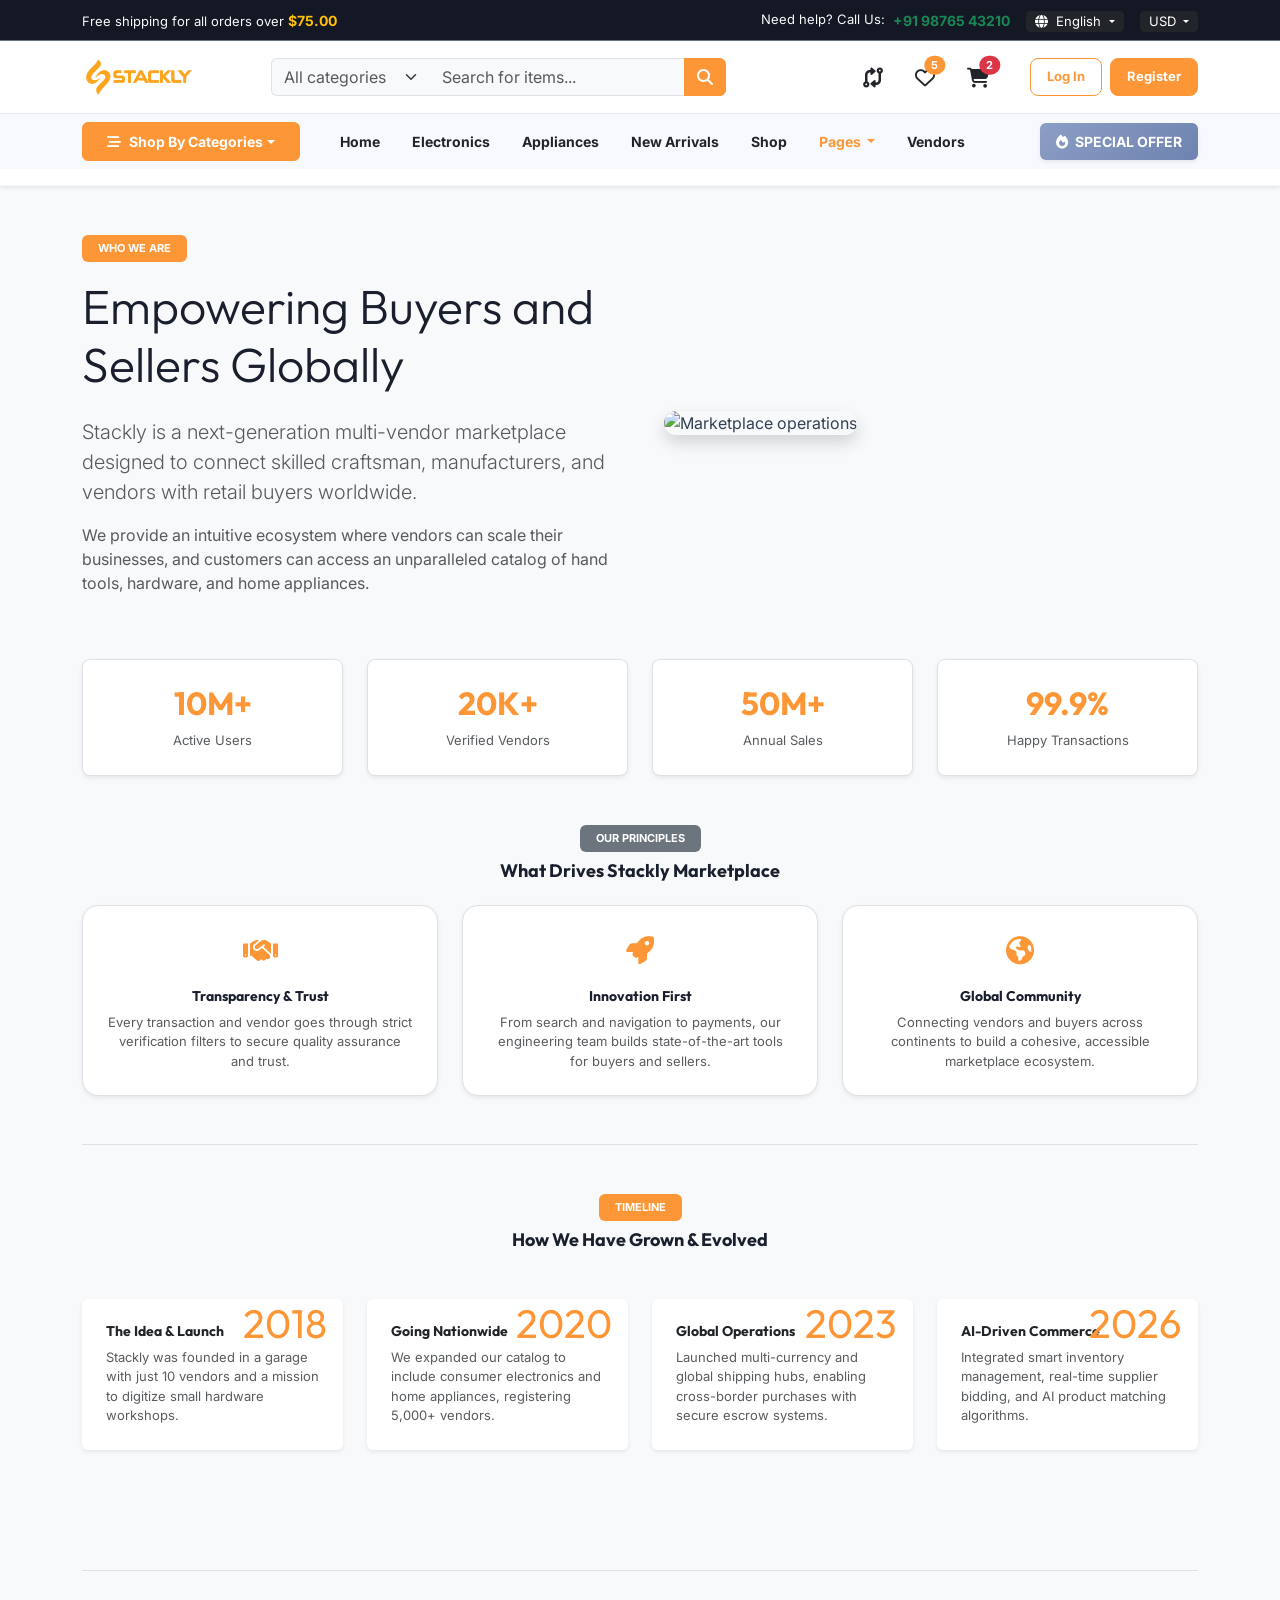
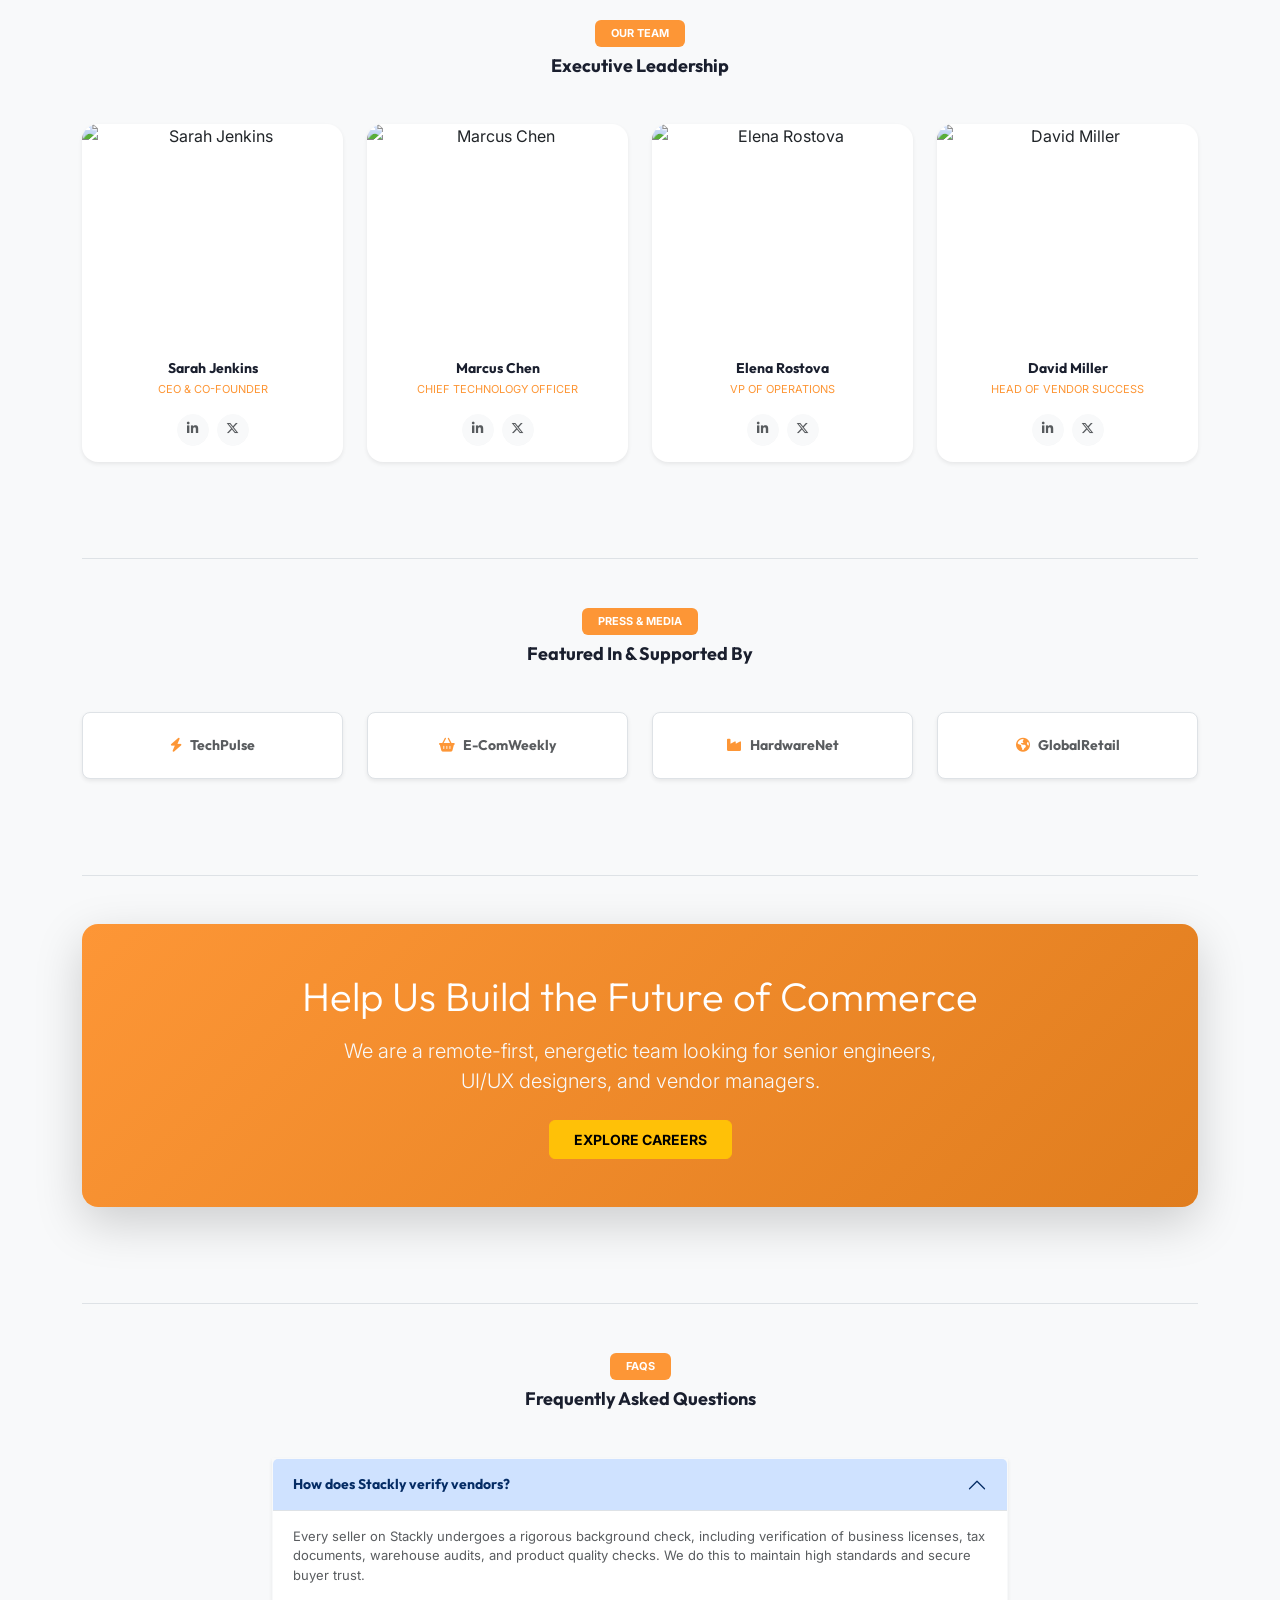
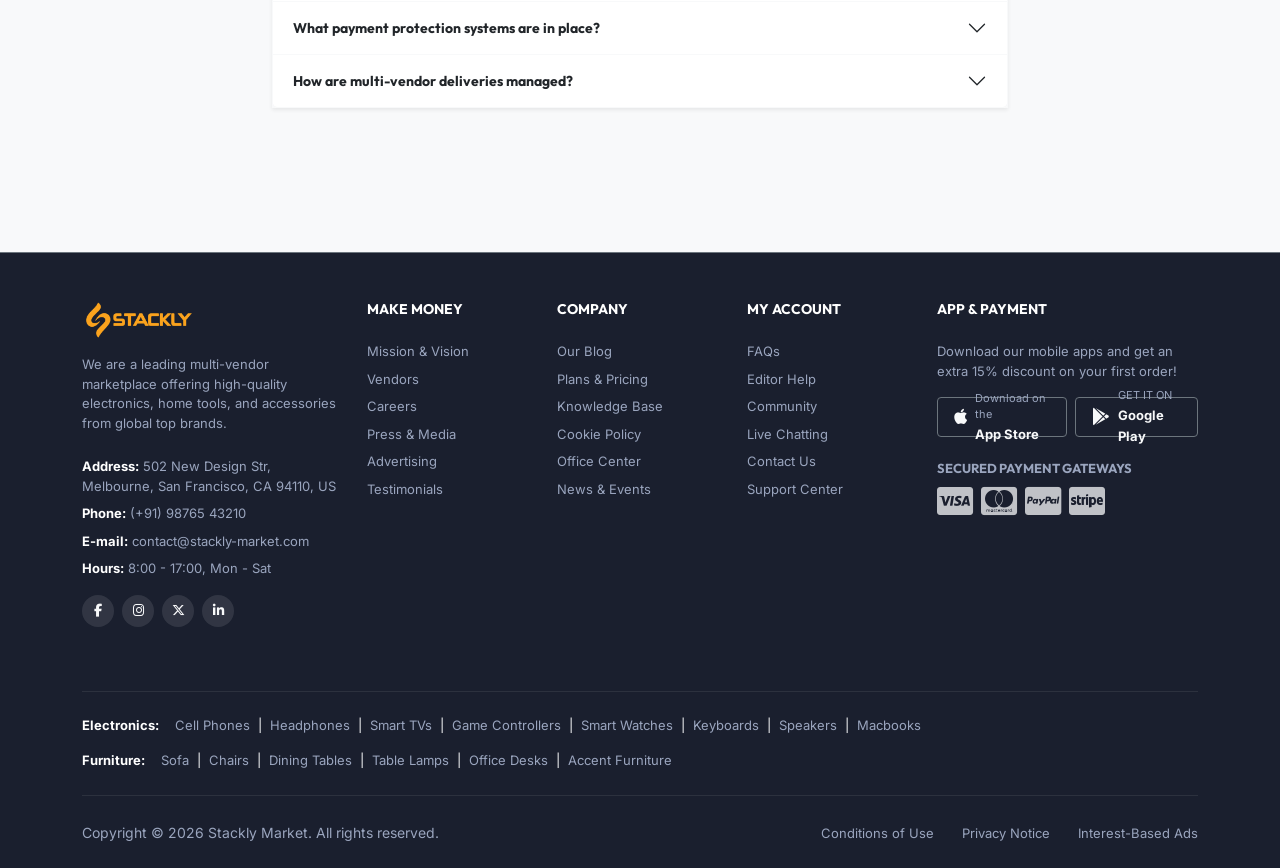
==== commit 73952757: "refactor: fixed header active link" ====
--- a/pages/about.html
+++ b/pages/about.html
@@ -5,7 +5,11 @@
     <meta name="viewport" content="width=device-width, initial-scale=1.0" />
     <title>About Us - Stackly Marketplace</title>
     <!-- Favicon -->
-    <link rel="icon" type="image/webp" href="../assets/images/logoStackly.webp" />
+    <link
+      rel="icon"
+      type="image/webp"
+      href="../assets/images/logoStackly.webp"
+    />
 
     <!-- Bootstrap 5 CSS CDN -->
     <link
@@ -139,198 +143,393 @@
           </div>
         </div>
 
-         <!-- Timeline Section -->
-         <div class="my-5 py-5 border-top">
-           <div class="text-center mb-5">
-             <span class="badge bg-primary px-3 py-2 font-xxs text-uppercase">Timeline</span>
-             <h3 class="font-lg-bold mt-2">How We Have Grown & Evolved</h3>
-           </div>
-           <div class="row position-relative">
-             <div class="col-md-3 mb-4">
-               <div class="card border-0 bg-white shadow-sm p-4 h-100 position-relative hover-up">
-                 <span class="fs-1 text-primary font-bold opacity-20 position-absolute top-0 end-0 me-3 mt-1" style="font-family: var(--font-heading); line-height: 1;">2018</span>
-                 <h5 class="font-sm-bold text-dark mb-2">The Idea & Launch</h5>
-                 <p class="font-xs text-muted mb-0">Stackly was founded in a garage with just 10 vendors and a mission to digitize small hardware workshops.</p>
-               </div>
-             </div>
-             <div class="col-md-3 mb-4">
-               <div class="card border-0 bg-white shadow-sm p-4 h-100 position-relative hover-up">
-                 <span class="fs-1 text-primary font-bold opacity-20 position-absolute top-0 end-0 me-3 mt-1" style="font-family: var(--font-heading); line-height: 1;">2020</span>
-                 <h5 class="font-sm-bold text-dark mb-2">Going Nationwide</h5>
-                 <p class="font-xs text-muted mb-0">We expanded our catalog to include consumer electronics and home appliances, registering 5,000+ vendors.</p>
-               </div>
-             </div>
-             <div class="col-md-3 mb-4">
-               <div class="card border-0 bg-white shadow-sm p-4 h-100 position-relative hover-up">
-                 <span class="fs-1 text-primary font-bold opacity-20 position-absolute top-0 end-0 me-3 mt-1" style="font-family: var(--font-heading); line-height: 1;">2023</span>
-                 <h5 class="font-sm-bold text-dark mb-2">Global Operations</h5>
-                 <p class="font-xs text-muted mb-0">Launched multi-currency and global shipping hubs, enabling cross-border purchases with secure escrow systems.</p>
-               </div>
-             </div>
-             <div class="col-md-3 mb-4">
-               <div class="card border-0 bg-white shadow-sm p-4 h-100 position-relative hover-up">
-                 <span class="fs-1 text-primary font-bold opacity-20 position-absolute top-0 end-0 me-3 mt-1" style="font-family: var(--font-heading); line-height: 1;">2026</span>
-                 <h5 class="font-sm-bold text-dark mb-2">AI-Driven Commerce</h5>
-                 <p class="font-xs text-muted mb-0">Integrated smart inventory management, real-time supplier bidding, and AI product matching algorithms.</p>
-               </div>
-             </div>
-           </div>
-         </div>
-
-         <!-- Team Section -->
-         <div class="my-5 py-5 border-top">
-           <div class="text-center mb-5">
-             <span class="badge bg-primary px-3 py-2 font-xxs text-uppercase">Our Team</span>
-             <h3 class="font-lg-bold mt-2">Executive Leadership</h3>
-           </div>
-           <div class="row g-4">
-             <div class="col-md-3 col-sm-6">
-               <div class="card border-0 bg-white shadow-sm rounded-4 overflow-hidden h-100 text-center hover-up">
-                 <img src="https://images.unsplash.com/photo-1573496359142-b8d87734a5a2?auto=format&fit=crop&w=300&q=80" alt="Sarah Jenkins" class="img-fluid w-100" style="height: 220px; object-fit: cover;">
-                 <div class="p-3">
-                   <h5 class="font-sm-bold mb-1">Sarah Jenkins</h5>
-                   <span class="font-xxs text-primary text-uppercase font-bold d-block mb-3">CEO & Co-Founder</span>
-                   <div class="d-flex justify-content-center gap-2">
-                     <a class="btn btn-sm btn-light rounded-circle text-muted" style="width: 32px; height: 32px; line-height: 18px;" href="#"><i class="fa-brands fa-linkedin-in font-xs"></i></a>
-                     <a class="btn btn-sm btn-light rounded-circle text-muted" style="width: 32px; height: 32px; line-height: 18px;" href="#"><i class="fa-brands fa-x-twitter font-xs"></i></a>
-                   </div>
-                 </div>
-               </div>
-             </div>
-             <div class="col-md-3 col-sm-6">
-               <div class="card border-0 bg-white shadow-sm rounded-4 overflow-hidden h-100 text-center hover-up">
-                 <img src="https://images.unsplash.com/photo-1560250097-0b93528c311a?auto=format&fit=crop&w=300&q=80" alt="Marcus Chen" class="img-fluid w-100" style="height: 220px; object-fit: cover;">
-                 <div class="p-3">
-                   <h5 class="font-sm-bold mb-1">Marcus Chen</h5>
-                   <span class="font-xxs text-primary text-uppercase font-bold d-block mb-3">Chief Technology Officer</span>
-                   <div class="d-flex justify-content-center gap-2">
-                     <a class="btn btn-sm btn-light rounded-circle text-muted" style="width: 32px; height: 32px; line-height: 18px;" href="#"><i class="fa-brands fa-linkedin-in font-xs"></i></a>
-                     <a class="btn btn-sm btn-light rounded-circle text-muted" style="width: 32px; height: 32px; line-height: 18px;" href="#"><i class="fa-brands fa-github font-xs"></i></a>
-                   </div>
-                 </div>
-               </div>
-             </div>
-             <div class="col-md-3 col-sm-6">
-               <div class="card border-0 bg-white shadow-sm rounded-4 overflow-hidden h-100 text-center hover-up">
-                 <img src="https://images.unsplash.com/photo-1580489944761-15a19d654956?auto=format&fit=crop&w=300&q=80" alt="Elena Rostova" class="img-fluid w-100" style="height: 220px; object-fit: cover;">
-                 <div class="p-3">
-                   <h5 class="font-sm-bold mb-1">Elena Rostova</h5>
-                   <span class="font-xxs text-primary text-uppercase font-bold d-block mb-3">VP of Operations</span>
-                   <div class="d-flex justify-content-center gap-2">
-                     <a class="btn btn-sm btn-light rounded-circle text-muted" style="width: 32px; height: 32px; line-height: 18px;" href="#"><i class="fa-brands fa-linkedin-in font-xs"></i></a>
-                     <a class="btn btn-sm btn-light rounded-circle text-muted" style="width: 32px; height: 32px; line-height: 18px;" href="#"><i class="fa-brands fa-x-twitter font-xs"></i></a>
-                   </div>
-                 </div>
-               </div>
-             </div>
-             <div class="col-md-3 col-sm-6">
-               <div class="card border-0 bg-white shadow-sm rounded-4 overflow-hidden h-100 text-center hover-up">
-                 <img src="https://images.unsplash.com/photo-1519085360753-af0119f7cbe7?auto=format&fit=crop&w=300&q=80" alt="David Miller" class="img-fluid w-100" style="height: 220px; object-fit: cover;">
-                 <div class="p-3">
-                   <h5 class="font-sm-bold mb-1">David Miller</h5>
-                   <span class="font-xxs text-primary text-uppercase font-bold d-block mb-3">Head of Vendor Success</span>
-                   <div class="d-flex justify-content-center gap-2">
-                     <a class="btn btn-sm btn-light rounded-circle text-muted" style="width: 32px; height: 32px; line-height: 18px;" href="#"><i class="fa-brands fa-linkedin-in font-xs"></i></a>
-                     <a class="btn btn-sm btn-light rounded-circle text-muted" style="width: 32px; height: 32px; line-height: 18px;" href="#"><i class="fa-brands fa-x-twitter font-xs"></i></a>
-                   </div>
-                 </div>
-               </div>
-             </div>
-           </div>
-         </div>
-
-         <!-- Press Section -->
-         <div class="my-5 py-5 border-top">
-           <div class="text-center mb-5">
-             <span class="badge bg-primary px-3 py-2 font-xxs text-uppercase">Press & Media</span>
-             <h3 class="font-lg-bold mt-2">Featured In & Supported By</h3>
-           </div>
-           <div class="row align-items-center g-4 text-center">
-             <div class="col-6 col-md-3">
-               <div class="p-4 border bg-white rounded-3 shadow-sm hover-up">
-                 <h5 class="font-heading font-sm-bold text-muted mb-0"><i class="fa-solid fa-bolt me-2 text-primary"></i>TechPulse</h5>
-               </div>
-             </div>
-             <div class="col-6 col-md-3">
-               <div class="p-4 border bg-white rounded-3 shadow-sm hover-up">
-                 <h5 class="font-heading font-sm-bold text-muted mb-0"><i class="fa-solid fa-basket-shopping me-2 text-primary"></i>E-ComWeekly</h5>
-               </div>
-             </div>
-             <div class="col-6 col-md-3">
-               <div class="p-4 border bg-white rounded-3 shadow-sm hover-up">
-                 <h5 class="font-heading font-sm-bold text-muted mb-0"><i class="fa-solid fa-industry me-2 text-primary"></i>HardwareNet</h5>
-               </div>
-             </div>
-             <div class="col-6 col-md-3">
-               <div class="p-4 border bg-white rounded-3 shadow-sm hover-up">
-                 <h5 class="font-heading font-sm-bold text-muted mb-0"><i class="fa-solid fa-earth-americas me-2 text-primary"></i>GlobalRetail</h5>
-               </div>
-             </div>
-           </div>
-         </div>
-
-         <!-- Careers Callout -->
-         <div class="my-5 py-5 border-top">
-           <div class="p-5 rounded-4 bg-gradient-primary text-white text-center shadow-lg position-relative overflow-hidden">
-             <div class="position-relative z-index-1">
-               <h2 class="display-6 font-bold text-white mb-3">Help Us Build the Future of Commerce</h2>
-               <p class="lead mb-4 mx-auto text-light opacity-90" style="max-width: 600px;">We are a remote-first, energetic team looking for senior engineers, UI/UX designers, and vendor managers.</p>
-               <a href="career.html" class="btn btn-warning px-4 py-2 font-sm-bold text-uppercase">Explore Careers</a>
-             </div>
-           </div>
-         </div>
-
-         <!-- FAQ Section -->
-         <div class="my-5 py-5 border-top">
-           <div class="text-center mb-5">
-             <span class="badge bg-primary px-3 py-2 font-xxs text-uppercase">FAQs</span>
-             <h3 class="font-lg-bold mt-2">Frequently Asked Questions</h3>
-           </div>
-           <div class="row justify-content-center">
-             <div class="col-lg-8">
-               <div class="accordion shadow-sm" id="aboutAccordion">
-                 <div class="accordion-item border-light">
-                   <h2 class="accordion-header" id="headingOne">
-                     <button class="accordion-button font-sm-bold" type="button" data-bs-toggle="collapse" data-bs-target="#collapseOne" aria-expanded="true" aria-controls="collapseOne">
-                       How does Stackly verify vendors?
-                     </button>
-                   </h2>
-                   <div id="collapseOne" class="accordion-collapse collapse show" aria-labelledby="headingOne" data-bs-parent="#aboutAccordion">
-                     <div class="accordion-body font-xs text-muted">
-                       Every seller on Stackly undergoes a rigorous background check, including verification of business licenses, tax documents, warehouse audits, and product quality checks. We do this to maintain high standards and secure buyer trust.
-                     </div>
-                   </div>
-                 </div>
-                 <div class="accordion-item border-light">
-                   <h2 class="accordion-header" id="headingTwo">
-                     <button class="accordion-button collapsed font-sm-bold" type="button" data-bs-toggle="collapse" data-bs-target="#collapseTwo" aria-expanded="false" aria-controls="collapseTwo">
-                       What payment protection systems are in place?
-                     </button>
-                   </h2>
-                   <div id="collapseTwo" class="accordion-collapse collapse" aria-labelledby="headingTwo" data-bs-parent="#aboutAccordion">
-                     <div class="accordion-body font-xs text-muted">
-                       Stackly uses an advanced escrow-style payment framework. When you make a purchase, the money is secured until the vendor confirms shipment and tracking data is validated. We support major cards, PayPal, and multi-currency payouts.
-                     </div>
-                   </div>
-                 </div>
-                 <div class="accordion-item border-light">
-                   <h2 class="accordion-header" id="headingThree">
-                     <button class="accordion-button collapsed font-sm-bold" type="button" data-bs-toggle="collapse" data-bs-target="#collapseThree" aria-expanded="false" aria-controls="collapseThree">
-                       How are multi-vendor deliveries managed?
-                     </button>
-                   </h2>
-                   <div id="collapseThree" class="accordion-collapse collapse" aria-labelledby="headingThree" data-bs-parent="#aboutAccordion">
-                     <div class="accordion-body font-xs text-muted">
-                       Since Stackly is a multi-vendor platform, items in your cart might belong to different vendors. If so, they will ship separately directly from each vendor's warehouse. You will receive unique tracking numbers for each shipment.
-                     </div>
-                   </div>
-                 </div>
-               </div>
-             </div>
-           </div>
-         </div>
-
-       </div>
+        <!-- Timeline Section -->
+        <div class="my-5 py-5 border-top">
+          <div class="text-center mb-5">
+            <span class="badge bg-primary px-3 py-2 font-xxs text-uppercase"
+              >Timeline</span
+            >
+            <h3 class="font-lg-bold mt-2">How We Have Grown & Evolved</h3>
+          </div>
+          <div class="row position-relative">
+            <div class="col-md-3 mb-4">
+              <div
+                class="card border-0 bg-white shadow-sm p-4 h-100 position-relative hover-up"
+              >
+                <span
+                  class="fs-1 text-primary font-bold opacity-20 position-absolute top-0 end-0 me-3 mt-1"
+                  style="font-family: var(--font-heading); line-height: 1"
+                  >2018</span
+                >
+                <h5 class="font-sm-bold text-dark mb-2">The Idea & Launch</h5>
+                <p class="font-xs text-muted mb-0">
+                  Stackly was founded in a garage with just 10 vendors and a
+                  mission to digitize small hardware workshops.
+                </p>
+              </div>
+            </div>
+            <div class="col-md-3 mb-4">
+              <div
+                class="card border-0 bg-white shadow-sm p-4 h-100 position-relative hover-up"
+              >
+                <span
+                  class="fs-1 text-primary font-bold opacity-20 position-absolute top-0 end-0 me-3 mt-1"
+                  style="font-family: var(--font-heading); line-height: 1"
+                  >2020</span
+                >
+                <h5 class="font-sm-bold text-dark mb-2">Going Nationwide</h5>
+                <p class="font-xs text-muted mb-0">
+                  We expanded our catalog to include consumer electronics and
+                  home appliances, registering 5,000+ vendors.
+                </p>
+              </div>
+            </div>
+            <div class="col-md-3 mb-4">
+              <div
+                class="card border-0 bg-white shadow-sm p-4 h-100 position-relative hover-up"
+              >
+                <span
+                  class="fs-1 text-primary font-bold opacity-20 position-absolute top-0 end-0 me-3 mt-1"
+                  style="font-family: var(--font-heading); line-height: 1"
+                  >2023</span
+                >
+                <h5 class="font-sm-bold text-dark mb-2">Global Operations</h5>
+                <p class="font-xs text-muted mb-0">
+                  Launched multi-currency and global shipping hubs, enabling
+                  cross-border purchases with secure escrow systems.
+                </p>
+              </div>
+            </div>
+            <div class="col-md-3 mb-4">
+              <div
+                class="card border-0 bg-white shadow-sm p-4 h-100 position-relative hover-up"
+              >
+                <span
+                  class="fs-1 text-primary font-bold opacity-20 position-absolute top-0 end-0 me-3 mt-1"
+                  style="font-family: var(--font-heading); line-height: 1"
+                  >2026</span
+                >
+                <h5 class="font-sm-bold text-dark mb-2">AI-Driven Commerce</h5>
+                <p class="font-xs text-muted mb-0">
+                  Integrated smart inventory management, real-time supplier
+                  bidding, and AI product matching algorithms.
+                </p>
+              </div>
+            </div>
+          </div>
+        </div>
+
+        <!-- Team Section -->
+        <div class="my-5 py-5 border-top">
+          <div class="text-center mb-5">
+            <span class="badge bg-primary px-3 py-2 font-xxs text-uppercase"
+              >Our Team</span
+            >
+            <h3 class="font-lg-bold mt-2">Executive Leadership</h3>
+          </div>
+          <div class="row g-4">
+            <div class="col-md-3 col-sm-6">
+              <div
+                class="card border-0 bg-white shadow-sm rounded-4 overflow-hidden h-100 text-center hover-up"
+              >
+                <img
+                  src="https://images.unsplash.com/photo-1573496359142-b8d87734a5a2?auto=format&fit=crop&w=300&q=80"
+                  alt="Sarah Jenkins"
+                  class="img-fluid w-100"
+                  style="height: 220px; object-fit: cover"
+                />
+                <div class="p-3">
+                  <h5 class="font-sm-bold mb-1">Sarah Jenkins</h5>
+                  <span
+                    class="font-xxs text-primary text-uppercase font-bold d-block mb-3"
+                    >CEO & Co-Founder</span
+                  >
+                  <div class="d-flex justify-content-center gap-2">
+                    <a
+                      class="btn btn-sm btn-light rounded-circle text-muted"
+                      style="width: 32px; height: 32px; line-height: 18px"
+                      href="#"
+                      ><i class="fa-brands fa-linkedin-in font-xs"></i
+                    ></a>
+                    <a
+                      class="btn btn-sm btn-light rounded-circle text-muted"
+                      style="width: 32px; height: 32px; line-height: 18px"
+                      href="#"
+                      ><i class="fa-brands fa-x-twitter font-xs"></i
+                    ></a>
+                  </div>
+                </div>
+              </div>
+            </div>
+            <div class="col-md-3 col-sm-6">
+              <div
+                class="card border-0 bg-white shadow-sm rounded-4 overflow-hidden h-100 text-center hover-up"
+              >
+                <img
+                  src="https://images.unsplash.com/photo-1560250097-0b93528c311a?auto=format&fit=crop&w=300&q=80"
+                  alt="Marcus Chen"
+                  class="img-fluid w-100"
+                  style="height: 220px; object-fit: cover"
+                />
+                <div class="p-3">
+                  <h5 class="font-sm-bold mb-1">Marcus Chen</h5>
+                  <span
+                    class="font-xxs text-primary text-uppercase font-bold d-block mb-3"
+                    >Chief Technology Officer</span
+                  >
+                  <div class="d-flex justify-content-center gap-2">
+                    <a
+                      class="btn btn-sm btn-light rounded-circle text-muted"
+                      style="width: 32px; height: 32px; line-height: 18px"
+                      href="#"
+                      ><i class="fa-brands fa-linkedin-in font-xs"></i
+                    ></a>
+                    <a
+                      class="btn btn-sm btn-light rounded-circle text-muted"
+                      style="width: 32px; height: 32px; line-height: 18px"
+                      href="#"
+                      ><i class="fa-brands fa-x-twitter font-xs"></i
+                    ></a>
+                  </div>
+                </div>
+              </div>
+            </div>
+            <div class="col-md-3 col-sm-6">
+              <div
+                class="card border-0 bg-white shadow-sm rounded-4 overflow-hidden h-100 text-center hover-up"
+              >
+                <img
+                  src="https://images.unsplash.com/photo-1580489944761-15a19d654956?auto=format&fit=crop&w=300&q=80"
+                  alt="Elena Rostova"
+                  class="img-fluid w-100"
+                  style="height: 220px; object-fit: cover"
+                />
+                <div class="p-3">
+                  <h5 class="font-sm-bold mb-1">Elena Rostova</h5>
+                  <span
+                    class="font-xxs text-primary text-uppercase font-bold d-block mb-3"
+                    >VP of Operations</span
+                  >
+                  <div class="d-flex justify-content-center gap-2">
+                    <a
+                      class="btn btn-sm btn-light rounded-circle text-muted"
+                      style="width: 32px; height: 32px; line-height: 18px"
+                      href="#"
+                      ><i class="fa-brands fa-linkedin-in font-xs"></i
+                    ></a>
+                    <a
+                      class="btn btn-sm btn-light rounded-circle text-muted"
+                      style="width: 32px; height: 32px; line-height: 18px"
+                      href="#"
+                      ><i class="fa-brands fa-x-twitter font-xs"></i
+                    ></a>
+                  </div>
+                </div>
+              </div>
+            </div>
+            <div class="col-md-3 col-sm-6">
+              <div
+                class="card border-0 bg-white shadow-sm rounded-4 overflow-hidden h-100 text-center hover-up"
+              >
+                <img
+                  src="https://images.unsplash.com/photo-1519085360753-af0119f7cbe7?auto=format&fit=crop&w=300&q=80"
+                  alt="David Miller"
+                  class="img-fluid w-100"
+                  style="height: 220px; object-fit: cover"
+                />
+                <div class="p-3">
+                  <h5 class="font-sm-bold mb-1">David Miller</h5>
+                  <span
+                    class="font-xxs text-primary text-uppercase font-bold d-block mb-3"
+                    >Head of Vendor Success</span
+                  >
+                  <div class="d-flex justify-content-center gap-2">
+                    <a
+                      class="btn btn-sm btn-light rounded-circle text-muted"
+                      style="width: 32px; height: 32px; line-height: 18px"
+                      href="#"
+                      ><i class="fa-brands fa-linkedin-in font-xs"></i
+                    ></a>
+                    <a
+                      class="btn btn-sm btn-light rounded-circle text-muted"
+                      style="width: 32px; height: 32px; line-height: 18px"
+                      href="#"
+                      ><i class="fa-brands fa-x-twitter font-xs"></i
+                    ></a>
+                  </div>
+                </div>
+              </div>
+            </div>
+          </div>
+        </div>
+
+        <!-- Press Section -->
+        <div class="my-5 py-5 border-top">
+          <div class="text-center mb-5">
+            <span class="badge bg-primary px-3 py-2 font-xxs text-uppercase"
+              >Press & Media</span
+            >
+            <h3 class="font-lg-bold mt-2">Featured In & Supported By</h3>
+          </div>
+          <div class="row align-items-center g-4 text-center">
+            <div class="col-6 col-md-3">
+              <div class="p-4 border bg-white rounded-3 shadow-sm hover-up">
+                <h5 class="font-heading font-sm-bold text-muted mb-0">
+                  <i class="fa-solid fa-bolt me-2 text-primary"></i>TechPulse
+                </h5>
+              </div>
+            </div>
+            <div class="col-6 col-md-3">
+              <div class="p-4 border bg-white rounded-3 shadow-sm hover-up">
+                <h5 class="font-heading font-sm-bold text-muted mb-0">
+                  <i class="fa-solid fa-basket-shopping me-2 text-primary"></i
+                  >E-ComWeekly
+                </h5>
+              </div>
+            </div>
+            <div class="col-6 col-md-3">
+              <div class="p-4 border bg-white rounded-3 shadow-sm hover-up">
+                <h5 class="font-heading font-sm-bold text-muted mb-0">
+                  <i class="fa-solid fa-industry me-2 text-primary"></i
+                  >HardwareNet
+                </h5>
+              </div>
+            </div>
+            <div class="col-6 col-md-3">
+              <div class="p-4 border bg-white rounded-3 shadow-sm hover-up">
+                <h5 class="font-heading font-sm-bold text-muted mb-0">
+                  <i class="fa-solid fa-earth-americas me-2 text-primary"></i
+                  >GlobalRetail
+                </h5>
+              </div>
+            </div>
+          </div>
+        </div>
+
+        <!-- Careers Callout -->
+        <div class="my-5 py-5 border-top">
+          <div
+            class="p-5 rounded-4 bg-gradient-primary text-white text-center shadow-lg position-relative overflow-hidden"
+          >
+            <div class="position-relative z-index-1">
+              <h2 class="display-6 font-bold text-white mb-3">
+                Help Us Build the Future of Commerce
+              </h2>
+              <p
+                class="lead mb-4 mx-auto text-light opacity-90"
+                style="max-width: 600px"
+              >
+                We are a remote-first, energetic team looking for senior
+                engineers, UI/UX designers, and vendor managers.
+              </p>
+              <a
+                href="career.html"
+                class="btn btn-warning px-4 py-2 font-sm-bold text-uppercase"
+                >Explore Careers</a
+              >
+            </div>
+          </div>
+        </div>
+
+        <!-- FAQ Section -->
+        <div class="my-5 py-5 border-top">
+          <div class="text-center mb-5">
+            <span class="badge bg-primary px-3 py-2 font-xxs text-uppercase"
+              >FAQs</span
+            >
+            <h3 class="font-lg-bold mt-2">Frequently Asked Questions</h3>
+          </div>
+          <div class="row justify-content-center">
+            <div class="col-lg-8">
+              <div class="accordion shadow-sm" id="aboutAccordion">
+                <div class="accordion-item border-light">
+                  <h2 class="accordion-header" id="headingOne">
+                    <button
+                      class="accordion-button font-sm-bold"
+                      type="button"
+                      data-bs-toggle="collapse"
+                      data-bs-target="#collapseOne"
+                      aria-expanded="true"
+                      aria-controls="collapseOne"
+                    >
+                      How does Stackly verify vendors?
+                    </button>
+                  </h2>
+                  <div
+                    id="collapseOne"
+                    class="accordion-collapse collapse show"
+                    aria-labelledby="headingOne"
+                    data-bs-parent="#aboutAccordion"
+                  >
+                    <div class="accordion-body font-xs text-muted">
+                      Every seller on Stackly undergoes a rigorous background
+                      check, including verification of business licenses, tax
+                      documents, warehouse audits, and product quality checks.
+                      We do this to maintain high standards and secure buyer
+                      trust.
+                    </div>
+                  </div>
+                </div>
+                <div class="accordion-item border-light">
+                  <h2 class="accordion-header" id="headingTwo">
+                    <button
+                      class="accordion-button collapsed font-sm-bold"
+                      type="button"
+                      data-bs-toggle="collapse"
+                      data-bs-target="#collapseTwo"
+                      aria-expanded="false"
+                      aria-controls="collapseTwo"
+                    >
+                      What payment protection systems are in place?
+                    </button>
+                  </h2>
+                  <div
+                    id="collapseTwo"
+                    class="accordion-collapse collapse"
+                    aria-labelledby="headingTwo"
+                    data-bs-parent="#aboutAccordion"
+                  >
+                    <div class="accordion-body font-xs text-muted">
+                      Stackly uses an advanced escrow-style payment framework.
+                      When you make a purchase, the money is secured until the
+                      vendor confirms shipment and tracking data is validated.
+                      We support major cards, PayPal, and multi-currency
+                      payouts.
+                    </div>
+                  </div>
+                </div>
+                <div class="accordion-item border-light">
+                  <h2 class="accordion-header" id="headingThree">
+                    <button
+                      class="accordion-button collapsed font-sm-bold"
+                      type="button"
+                      data-bs-toggle="collapse"
+                      data-bs-target="#collapseThree"
+                      aria-expanded="false"
+                      aria-controls="collapseThree"
+                    >
+                      How are multi-vendor deliveries managed?
+                    </button>
+                  </h2>
+                  <div
+                    id="collapseThree"
+                    class="accordion-collapse collapse"
+                    aria-labelledby="headingThree"
+                    data-bs-parent="#aboutAccordion"
+                  >
+                    <div class="accordion-body font-xs text-muted">
+                      Since Stackly is a multi-vendor platform, items in your
+                      cart might belong to different vendors. If so, they will
+                      ship separately directly from each vendor's warehouse. You
+                      will receive unique tracking numbers for each shipment.
+                    </div>
+                  </div>
+                </div>
+              </div>
+            </div>
+          </div>
+        </div>
+      </div>
     </main>
 
     <!-- Dynamic Footer Placeholder -->
--- a/assets/css/styles.css
+++ b/assets/css/styles.css
@@ -136,6 +136,388 @@
   color: var(--primary-color) !important;
 }
 
+/* Pre Loader */
+#stackly-preloader {
+  position: fixed;
+  inset: 0;
+  z-index: 99999;
+  display: flex;
+  align-items: center;
+  justify-content: center;
+  overflow: hidden;
+  background: #080e1a;
+  transition:
+    opacity 0.65s cubic-bezier(0.4, 0, 0.2, 1),
+    visibility 0.65s;
+}
+#stackly-preloader.hide {
+  opacity: 0;
+  visibility: hidden;
+  pointer-events: none;
+}
+
+.pre-blob {
+  position: absolute;
+  border-radius: 50%;
+  filter: blur(90px);
+  pointer-events: none;
+  opacity: 0;
+  animation: preBlobIn 1s ease forwards;
+}
+.pre-blob-1 {
+  width: 520px;
+  height: 520px;
+  background: radial-gradient(
+    circle,
+    rgba(253, 150, 54, 0.22) 0%,
+    transparent 70%
+  );
+  top: -160px;
+  left: -160px;
+  animation-delay: 0.1s;
+}
+.pre-blob-2 {
+  width: 420px;
+  height: 420px;
+  background: radial-gradient(
+    circle,
+    rgba(99, 102, 241, 0.18) 0%,
+    transparent 70%
+  );
+  bottom: -120px;
+  right: -100px;
+  animation-delay: 0.25s;
+}
+.pre-blob-3 {
+  width: 300px;
+  height: 300px;
+  background: radial-gradient(
+    circle,
+    rgba(253, 150, 54, 0.1) 0%,
+    transparent 70%
+  );
+  bottom: 10%;
+  left: 20%;
+  animation-delay: 0.4s;
+}
+@keyframes preBlobIn {
+  to {
+    opacity: 1;
+  }
+}
+
+.pre-grid {
+  position: absolute;
+  inset: 0;
+  background-image: radial-gradient(
+    rgba(255, 255, 255, 0.04) 1px,
+    transparent 1px
+  );
+  background-size: 28px 28px;
+  mask-image: radial-gradient(
+    ellipse 65% 65% at 50% 50%,
+    black 30%,
+    transparent 100%
+  );
+  -webkit-mask-image: radial-gradient(
+    ellipse 65% 65% at 50% 50%,
+    black 30%,
+    transparent 100%
+  );
+  pointer-events: none;
+}
+
+.pre-card {
+  position: relative;
+  z-index: 2;
+  display: flex;
+  flex-direction: column;
+  align-items: center;
+  background: rgba(255, 255, 255, 0.03);
+  border: 1px solid rgba(255, 255, 255, 0.07);
+  border-radius: 28px;
+  padding: 48px 56px 40px;
+  backdrop-filter: blur(24px);
+  -webkit-backdrop-filter: blur(24px);
+  box-shadow:
+    0 32px 80px rgba(0, 0, 0, 0.55),
+    inset 0 0 0 1px rgba(253, 150, 54, 0.07);
+  animation: preCardIn 0.7s cubic-bezier(0.34, 1.56, 0.64, 1) both;
+}
+.pre-card::before {
+  content: "";
+  position: absolute;
+  top: 0;
+  left: 50%;
+  transform: translateX(-50%);
+  width: 55%;
+  height: 1px;
+  background: linear-gradient(
+    90deg,
+    transparent,
+    rgba(253, 150, 54, 0.75),
+    transparent
+  );
+  border-radius: 99px;
+}
+@keyframes preCardIn {
+  from {
+    opacity: 0;
+    transform: scale(0.88) translateY(28px);
+  }
+  to {
+    opacity: 1;
+    transform: scale(1) translateY(0);
+  }
+}
+
+.pre-logo {
+  margin-bottom: 28px;
+  animation: preFadeDown 0.5s 0.3s ease both;
+}
+.pre-logo img {
+  width: 148px;
+  display: block;
+  filter: drop-shadow(0 4px 20px rgba(253, 150, 54, 0.3));
+}
+
+.pre-orbit-wrap {
+  position: relative;
+  width: 88px;
+  height: 88px;
+  margin-bottom: 28px;
+  animation: preFadeUp 0.5s 0.4s ease both;
+}
+.pre-orbit-wrap::before {
+  content: "";
+  position: absolute;
+  inset: -8px;
+  border-radius: 50%;
+  border: 1px dashed rgba(253, 150, 54, 0.18);
+  animation: preOrbitSpin 10s linear infinite;
+}
+.pre-orbit-wrap::after {
+  content: "";
+  position: absolute;
+  top: -12px;
+  left: 50%;
+  transform: translateX(-50%);
+  width: 7px;
+  height: 7px;
+  border-radius: 50%;
+  background: #fd9636;
+  box-shadow: 0 0 10px 3px rgba(253, 150, 54, 0.55);
+  animation: preOrbitSpin 2.6s linear infinite;
+  transform-origin: 50% calc(50% + 52px);
+}
+@keyframes preOrbitSpin {
+  to {
+    transform: rotate(360deg);
+  }
+}
+
+.pre-orbit-svg {
+  position: absolute;
+  inset: 0;
+  transform: rotate(-90deg);
+}
+.pre-arc-track {
+  fill: none;
+  stroke: rgba(255, 255, 255, 0.06);
+  stroke-width: 3;
+}
+.pre-arc-fill {
+  fill: none;
+  stroke: url(#preGrad);
+  stroke-width: 3;
+  stroke-linecap: round;
+  stroke-dasharray: 251;
+  stroke-dashoffset: 251;
+  animation: preArcFill 1.7s 0.5s cubic-bezier(0.4, 0, 0.2, 1) forwards;
+  filter: drop-shadow(0 0 5px rgba(253, 150, 54, 0.8));
+}
+@keyframes preArcFill {
+  to {
+    stroke-dashoffset: 0;
+  }
+}
+
+.pre-core {
+  position: absolute;
+  inset: 10px;
+  border-radius: 50%;
+  background: radial-gradient(
+    circle at 40% 35%,
+    rgba(253, 150, 54, 0.16),
+    rgba(253, 150, 54, 0.03)
+  );
+  border: 1px solid rgba(253, 150, 54, 0.14);
+  display: flex;
+  align-items: center;
+  justify-content: center;
+  animation: prePulse 2.2s ease-in-out infinite;
+}
+.pre-core i {
+  font-size: 22px;
+  color: #fd9636;
+  filter: drop-shadow(0 0 8px rgba(253, 150, 54, 0.9));
+}
+@keyframes prePulse {
+  0%,
+  100% {
+    box-shadow: 0 0 0 0 rgba(253, 150, 54, 0.22);
+  }
+  50% {
+    box-shadow: 0 0 0 12px rgba(253, 150, 54, 0);
+  }
+}
+
+.pre-brand {
+  font-family: "Outfit", sans-serif;
+  font-size: 30px;
+  font-weight: 800;
+  color: #fff;
+  letter-spacing: -0.5px;
+  margin-bottom: 6px;
+  animation: preFadeUp 0.5s 0.5s ease both;
+}
+.pre-brand em {
+  font-style: normal;
+  color: #fd9636;
+}
+
+.pre-tagline {
+  font-family: "Inter", sans-serif;
+  font-size: 10.5px;
+  font-weight: 600;
+  color: rgba(255, 255, 255, 0.32);
+  letter-spacing: 3.5px;
+  text-transform: uppercase;
+  margin-bottom: 32px;
+  animation: preFadeUp 0.5s 0.6s ease both;
+}
+
+.pre-progress-wrap {
+  width: 220px;
+  animation: preFadeUp 0.5s 0.65s ease both;
+}
+.pre-progress-labels {
+  display: flex;
+  justify-content: space-between;
+  margin-bottom: 8px;
+}
+.pre-progress-labels span {
+  font-family: "Inter", sans-serif;
+  font-size: 10px;
+  color: rgba(255, 255, 255, 0.28);
+  letter-spacing: 1px;
+  text-transform: uppercase;
+}
+.pre-pct {
+  color: #fd9636 !important;
+  font-weight: 700 !important;
+  font-size: 11px !important;
+}
+.pre-bar-track {
+  height: 4px;
+  background: rgba(255, 255, 255, 0.07);
+  border-radius: 99px;
+  overflow: hidden;
+  position: relative;
+}
+.pre-bar-fill {
+  height: 100%;
+  width: 0;
+  background: linear-gradient(90deg, #e07d1e 0%, #fd9636 50%, #ffb347 100%);
+  border-radius: 99px;
+  animation: preBarFill 1.7s 0.5s cubic-bezier(0.4, 0, 0.2, 1) forwards;
+  box-shadow: 0 0 10px rgba(253, 150, 54, 0.55);
+  position: relative;
+}
+.pre-bar-fill::after {
+  content: "";
+  position: absolute;
+  top: 0;
+  left: -60px;
+  width: 60px;
+  height: 100%;
+  background: linear-gradient(
+    90deg,
+    transparent,
+    rgba(255, 255, 255, 0.4),
+    transparent
+  );
+  animation: preShimmer 1.7s 0.5s ease forwards;
+}
+@keyframes preBarFill {
+  to {
+    width: 100%;
+  }
+}
+@keyframes preShimmer {
+  to {
+    left: 260px;
+  }
+}
+
+.pre-dots {
+  display: flex;
+  gap: 7px;
+  margin-top: 22px;
+  animation: preFadeUp 0.5s 0.75s ease both;
+}
+.pre-dot {
+  width: 5px;
+  height: 5px;
+  border-radius: 50%;
+  background: rgba(255, 255, 255, 0.12);
+}
+.pre-dot.active {
+  background: #fd9636;
+  box-shadow: 0 0 8px rgba(253, 150, 54, 0.65);
+}
+.pre-dot:nth-child(1).active {
+  animation: preDotPulse 1.2s 0s ease-in-out infinite;
+}
+.pre-dot:nth-child(2).active {
+  animation: preDotPulse 1.2s 0.2s ease-in-out infinite;
+}
+.pre-dot:nth-child(3).active {
+  animation: preDotPulse 1.2s 0.4s ease-in-out infinite;
+}
+@keyframes preDotPulse {
+  0%,
+  100% {
+    transform: scale(1);
+    opacity: 1;
+  }
+  50% {
+    transform: scale(1.6);
+    opacity: 0.5;
+  }
+}
+
+@keyframes preFadeDown {
+  from {
+    opacity: 0;
+    transform: translateY(-14px);
+  }
+  to {
+    opacity: 1;
+    transform: translateY(0);
+  }
+}
+@keyframes preFadeUp {
+  from {
+    opacity: 0;
+    transform: translateY(10px);
+  }
+  to {
+    opacity: 1;
+    transform: translateY(0);
+  }
+}
+
 /* Header & Glassmorphism Navigation */
 .bg-blur {
   background: rgba(255, 255, 255, 0.85);
@@ -144,12 +526,14 @@
 }
 
 .logo-img {
-  filter: brightness(0) saturate(100%) invert(62%) sepia(78%) saturate(600%) hue-rotate(345deg) brightness(103%) contrast(98%);
+  filter: brightness(0) saturate(100%) invert(62%) sepia(78%) saturate(600%)
+    hue-rotate(345deg) brightness(103%) contrast(98%);
   transition: var(--transition-smooth);
 }
 
 .logo-link:hover .logo-img {
-  filter: brightness(0) saturate(100%) invert(52%) sepia(85%) saturate(700%) hue-rotate(345deg) brightness(95%) contrast(100%);
+  filter: brightness(0) saturate(100%) invert(52%) sepia(85%) saturate(700%)
+    hue-rotate(345deg) brightness(95%) contrast(100%);
 }
 
 .sticky-top {
@@ -204,6 +588,12 @@
 .nav-link:hover,
 .nav-link.active {
   color: var(--primary-color) !important;
+}
+
+.dropdown-item.active,
+.dropdown-item:active {
+  background-color: var(--primary-color) !important;
+  color: var(--white) !important;
 }
 
 /* Hero Section */
@@ -454,20 +844,29 @@
 /* Features Grid */
 .features-grid-list {
   display: grid;
-  grid-template-columns: repeat(auto-fit, minmax(200px, 1fr));
+  grid-template-columns: repeat(auto-fit, minmax(220px, 1fr));
   gap: 16px;
   padding: 0;
   list-style: none;
 }
 
+.features-grid-list li {
+  display: flex;
+}
+
 .feature-box-item {
+  display: flex;
+  align-items: center;
+  gap: 15px;
+  width: 100%;
+  min-height: 110px;
   background-color: var(--white);
   border-radius: 16px;
   padding: 20px 18px;
-  display: flex;
-  align-items: center;
   border: 1.5px solid var(--border-color);
   transition: var(--transition-smooth);
+  border-radius: 10px;
+  box-sizing: border-box;
 }
 
 .feature-box-item:hover {
@@ -492,13 +891,19 @@
 
 /* Popular Categories */
 .box-category-card {
-  background-color: var(--white);
+  width: 100%;
+  min-height: 220px; /* Equal height for all cards */
+  display: flex;
+  flex-direction: column;
+  justify-content: space-between;
+  align-items: center;
+
+  background: var(--white);
   border: 1.5px solid var(--border-color);
   border-radius: 18px;
   padding: 22px 16px;
   text-align: center;
   transition: var(--transition-smooth);
-  height: 100%;
 }
 
 .box-category-card:hover {
@@ -509,7 +914,8 @@
 }
 
 .box-category-card .image {
-  height: 80px;
+  width: 100%;
+  height: 90px;
   display: flex;
   align-items: center;
   justify-content: center;
@@ -906,6 +1312,25 @@
   padding-top: 130px;
 }
 
+/* Responsive Header Overrides */
+@media (max-width: 991.98px) {
+  .header {
+    top: 0;
+  }
+  body {
+    padding-top: 115px; /* Default mobile padding before JS calculation */
+  }
+}
+
+/* Search input border fix when category dropdown is hidden on mobile */
+@media (max-width: 575.98px) {
+  .search-form .form-control {
+    border-left: 1px solid var(--border-color) !important;
+    border-top-left-radius: 0.375rem !important;
+    border-bottom-left-radius: 0.375rem !important;
+  }
+}
+
 /* Header bottom nav bar */
 .header-bottom {
   background-color: #f8f9fc !important;
@@ -990,6 +1415,10 @@
   background: linear-gradient(135deg, #fffcf9 0%, #fff5e6 100%);
   border-radius: 28px;
   border: 1.5px solid rgba(253, 150, 54, 0.15);
+}
+
+.swiper-products-deals {
+  position: relative;
 }
 
 .countdown-container {
@@ -1595,9 +2024,22 @@
    Custom Swiper Navigation & Layout Adjustments
    ========================================================================== */
 
-/* Force all swiper slides to have equal height so layouts don't collapse */
+/* Force all swiper slides to have equal height so layouts don't collapse, but allow Swiper to override when needed (e.g. for fade effect) */
 .swiper-slide {
-  height: auto !important;
+  height: auto;
+}
+
+/* Set explicit min-height for hero slider to prevent container collapse during fade effect absolute positioning */
+.swiper-hero {
+  min-height: 560px;
+  height: 560px;
+}
+
+@media (max-width: 768px) {
+  .swiper-hero {
+    min-height: 420px;
+    height: 420px;
+  }
 }
 
 /* Globally disable default Swiper font arrows to prevent double icon bug */
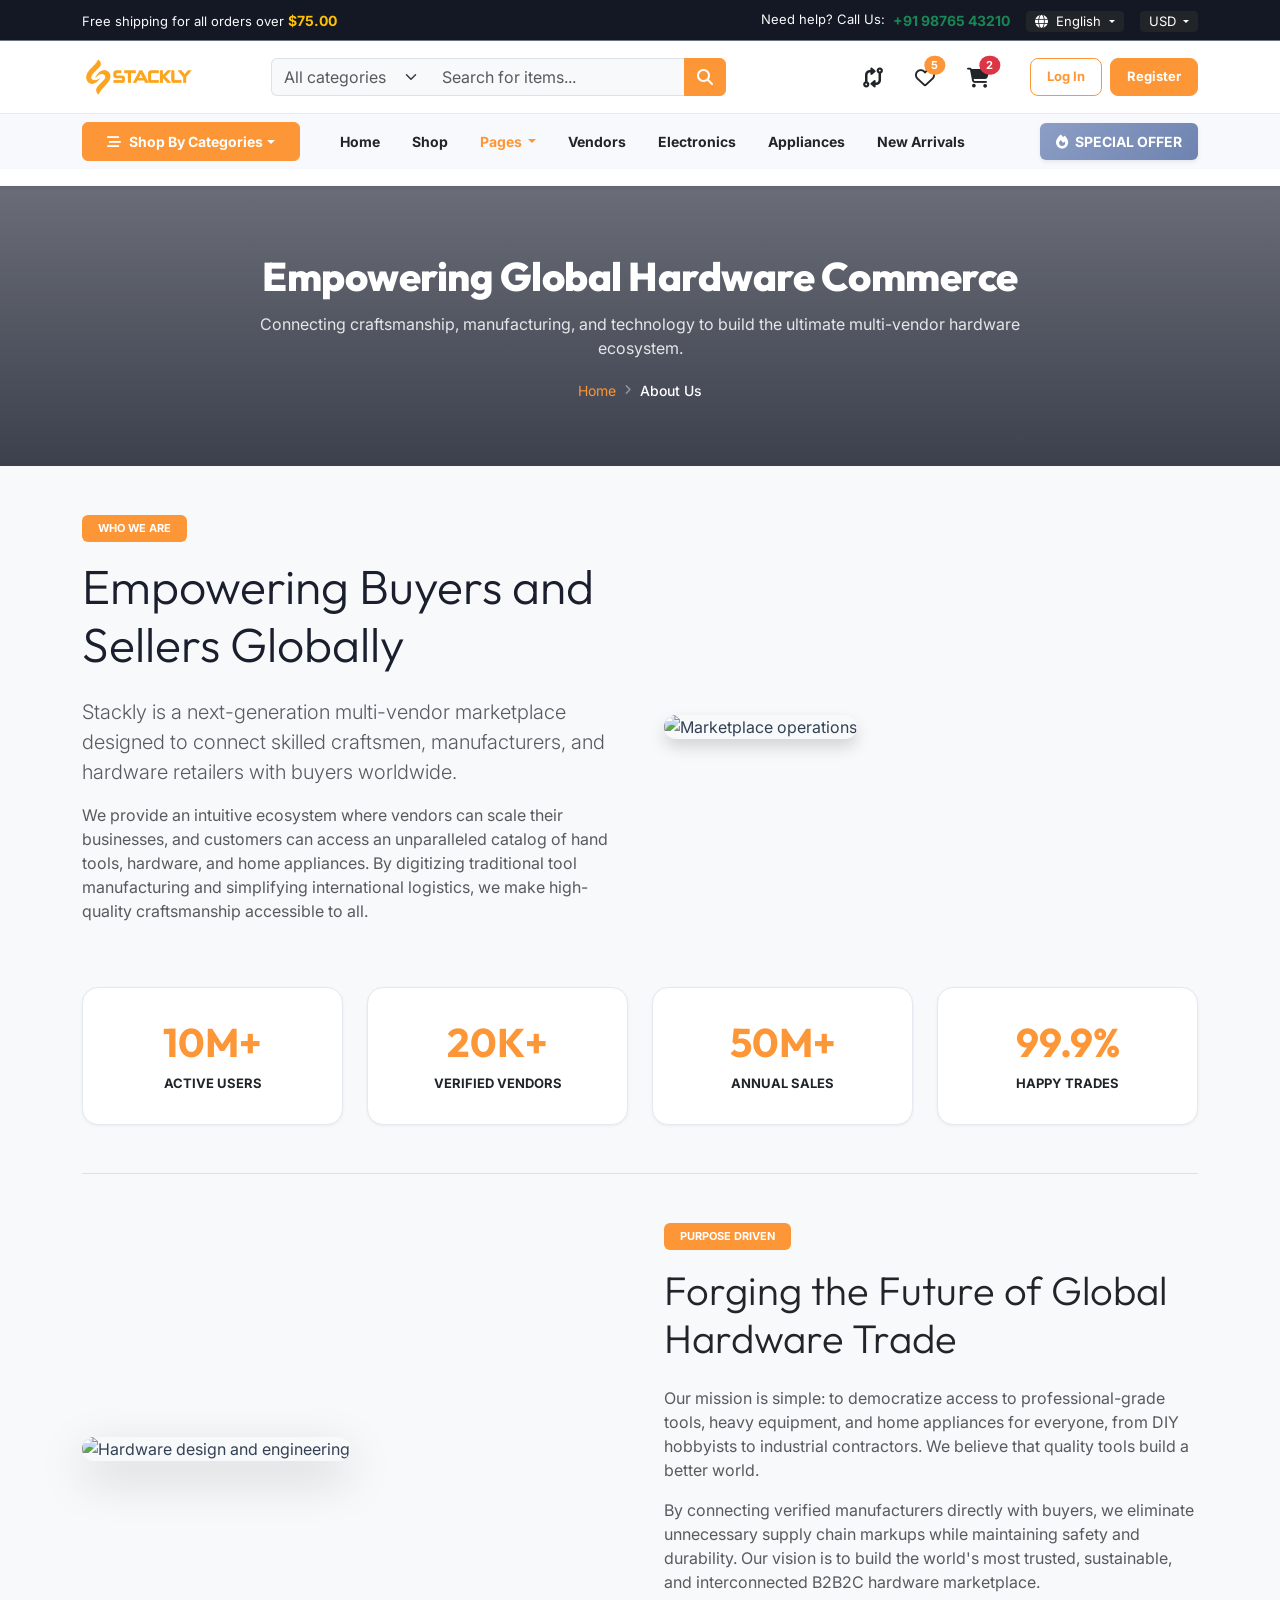
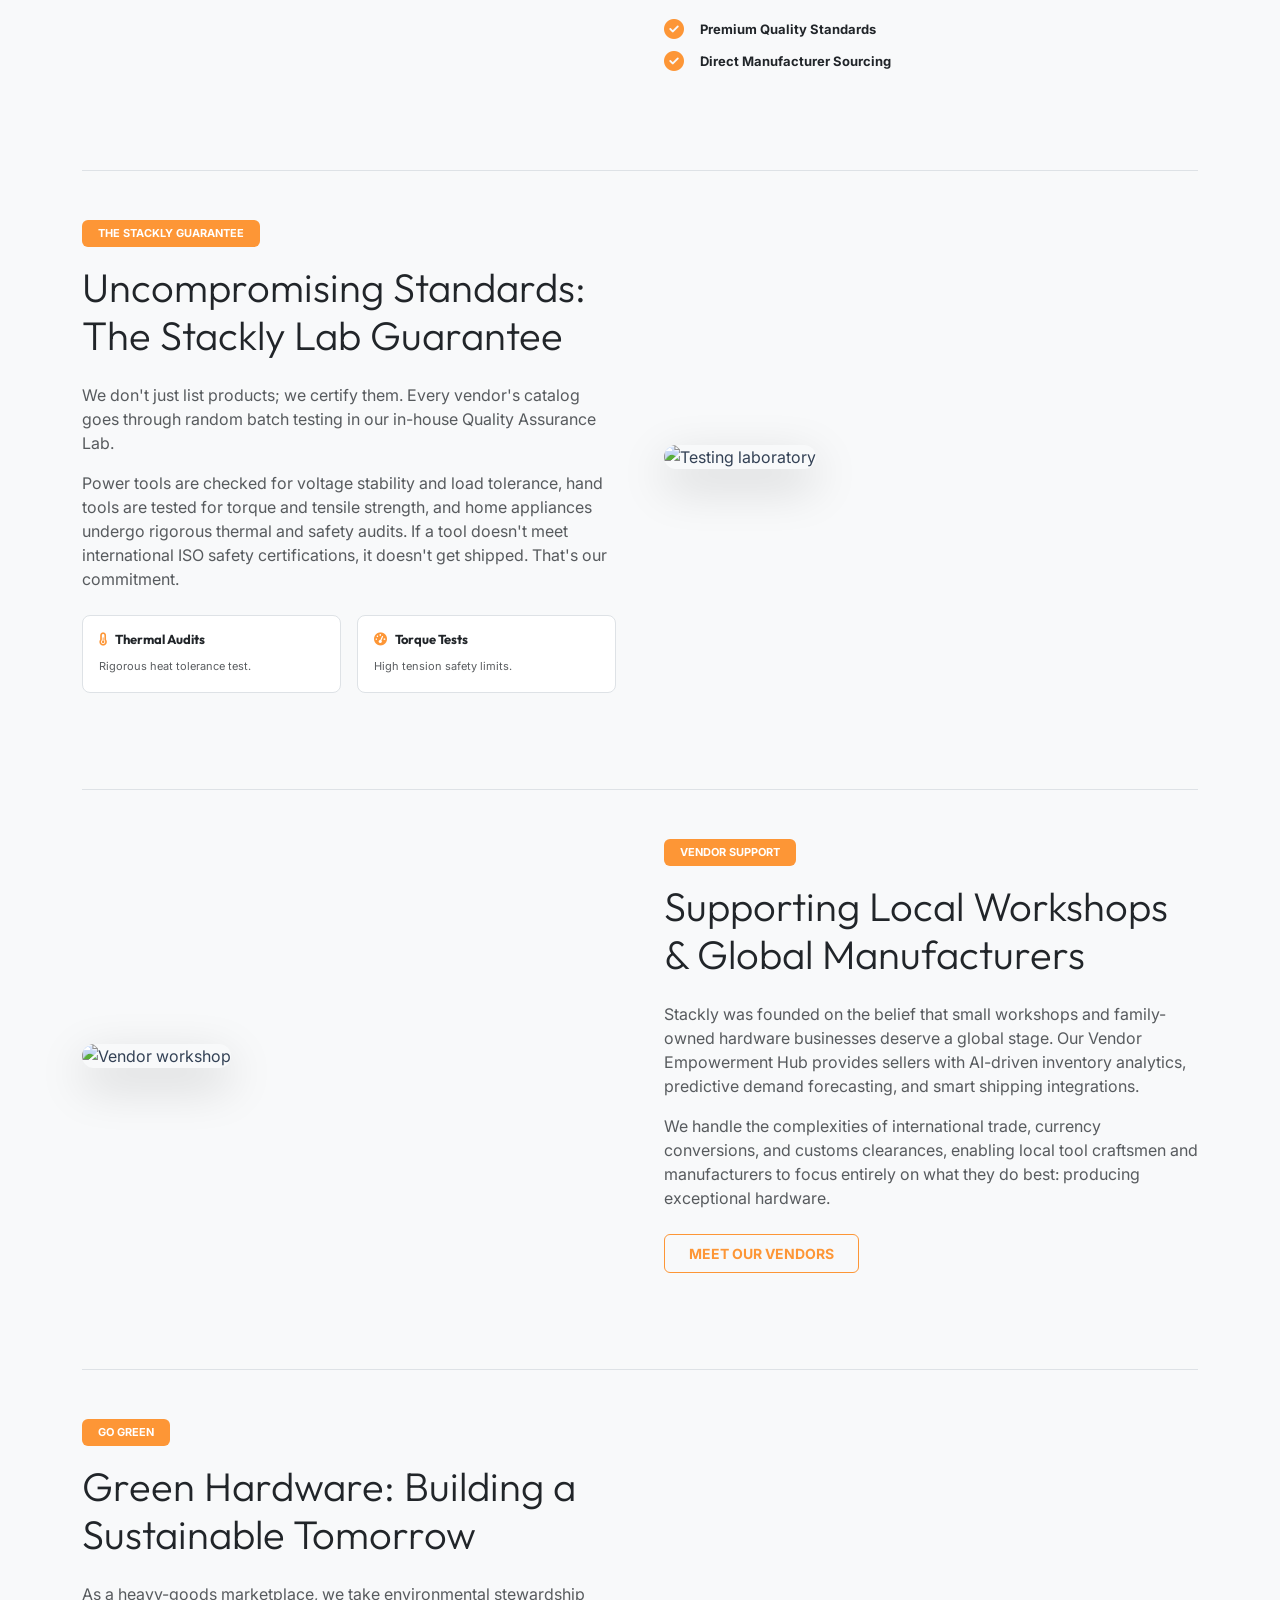
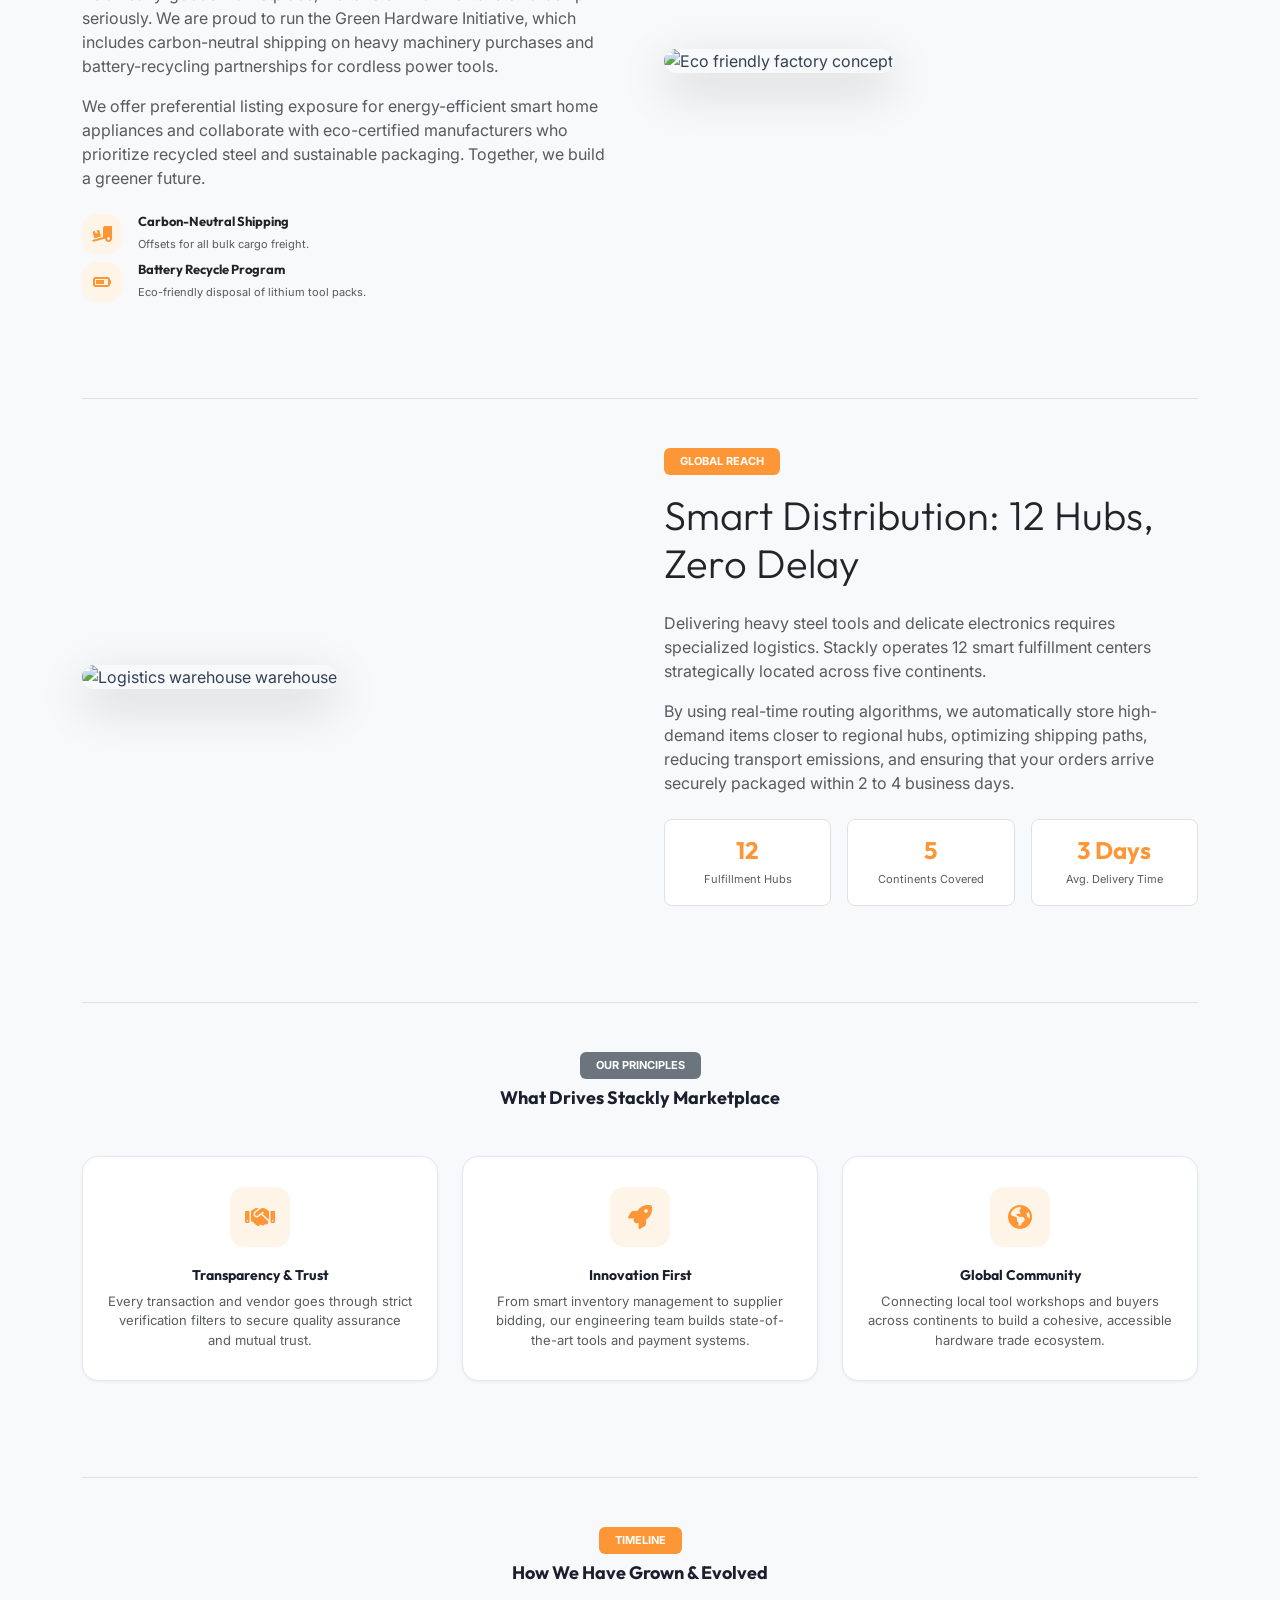
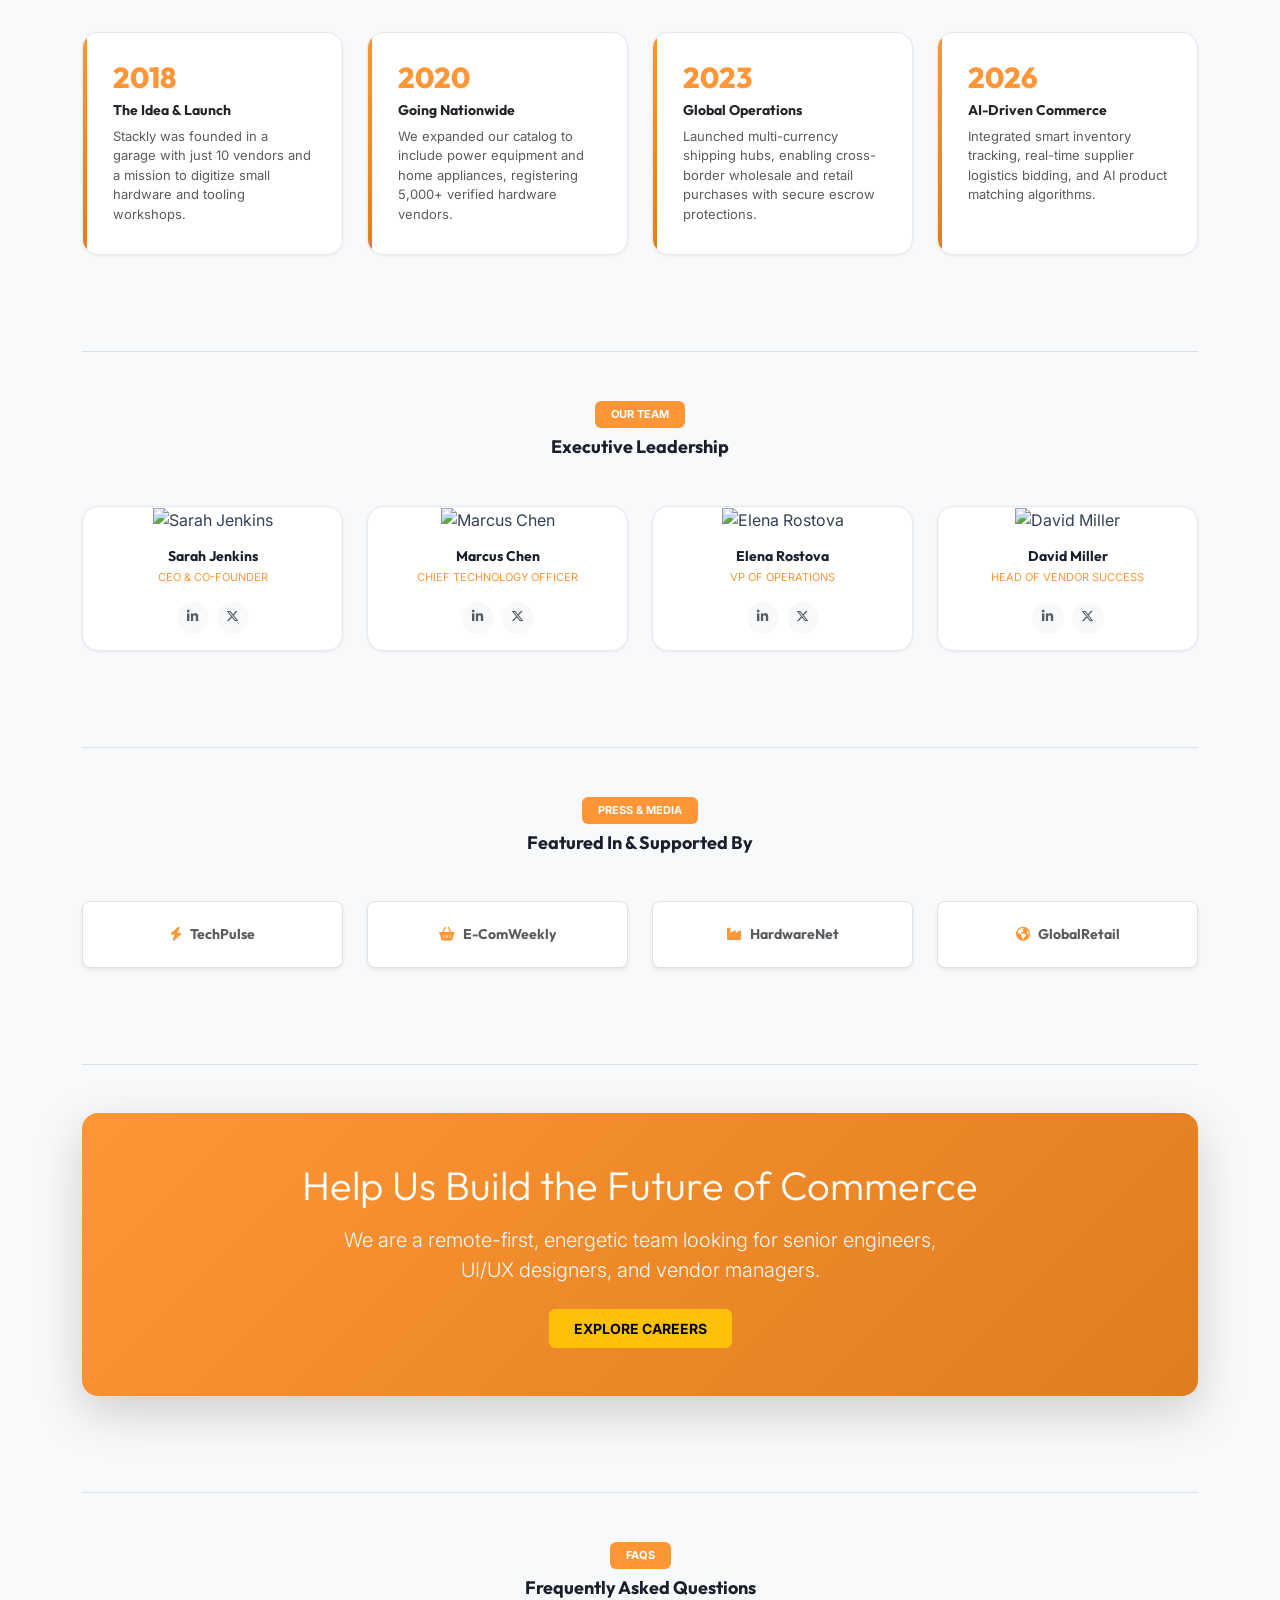
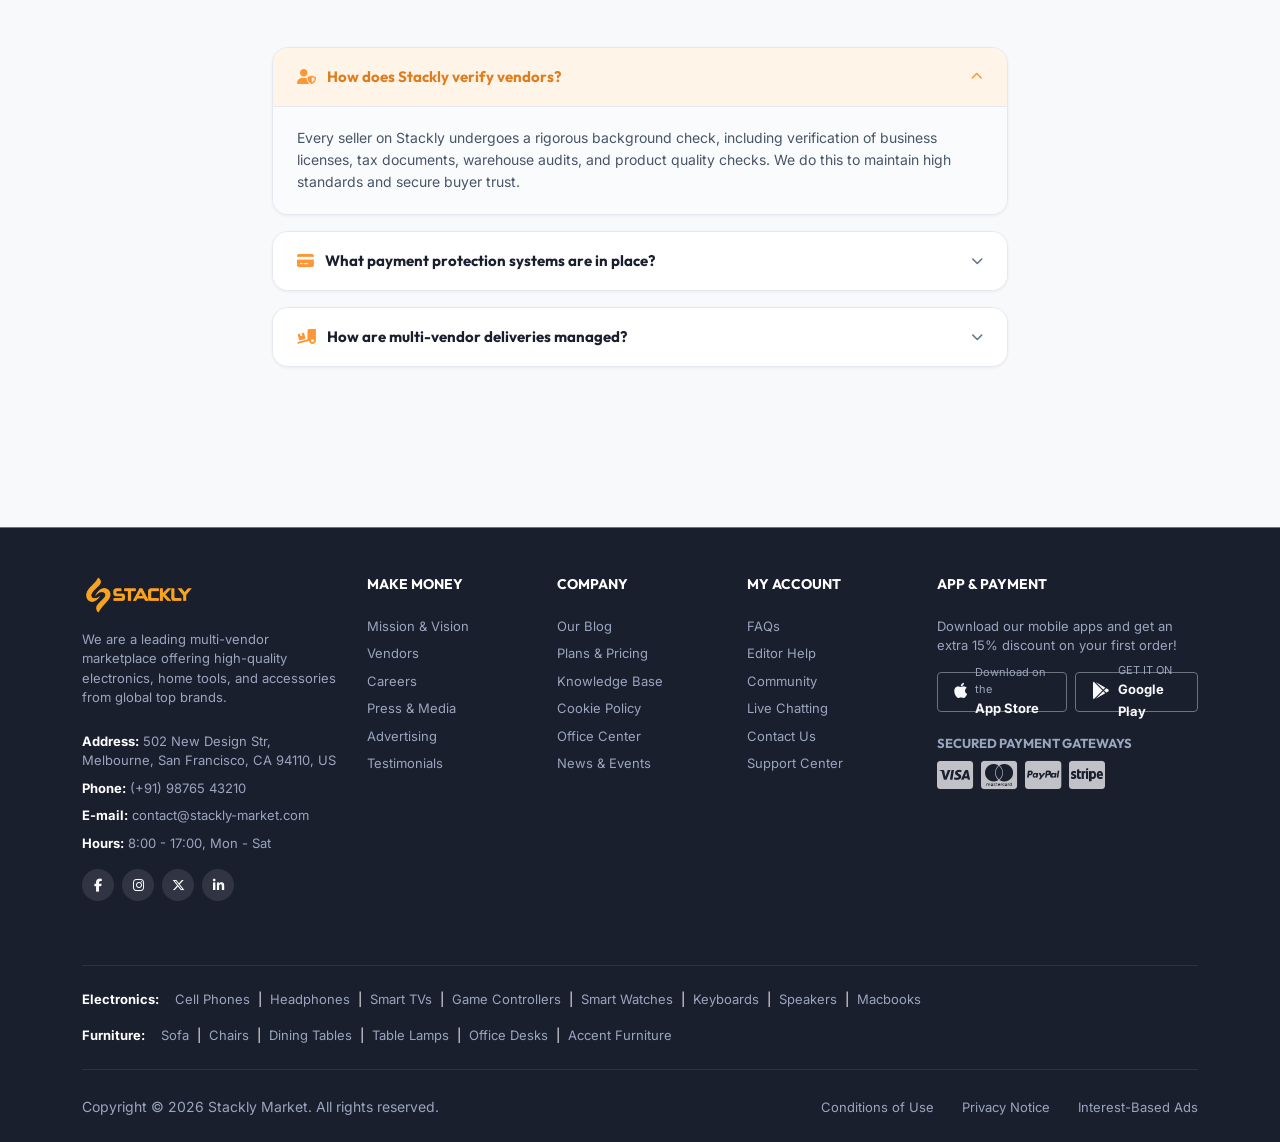
==== commit a2d89f45: "refactor: changes in banner sections" ====
--- a/pages/about.html
+++ b/pages/about.html
@@ -30,33 +30,55 @@
     <!-- Dynamic Header Placeholder -->
     <div id="header-placeholder"></div>
 
+    <!-- Hero Page Banner -->
+    <section
+      class="page-hero-banner"
+      style="
+        background-image: url(&quot;https://images.unsplash.com/photo-1581091226825-a6a2a5aee158?auto=format&fit=crop&w=1600&q=80&quot;);
+      "
+    >
+      <div class="banner-content">
+        <h1>Empowering Global Hardware Commerce</h1>
+        <p>
+          Connecting craftsmanship, manufacturing, and technology to build the
+          ultimate multi-vendor hardware ecosystem.
+        </p>
+        <ul class="banner-breadcrumbs">
+          <li><a href="../index.html">Home</a></li>
+          <li>About Us</li>
+        </ul>
+      </div>
+    </section>
+
     <!-- Main Content -->
     <main class="main py-5 bg-light">
       <div class="container">
         <!-- Intro Section -->
-        <div class="row align-items-center g-5 mb-5">
+        <div class="row align-items-center g-4 g-lg-5 mb-5">
           <div class="col-lg-6">
             <span
               class="badge bg-primary px-3 py-2 font-xxs mb-3 text-uppercase"
               >Who We Are</span
             >
-            <h1 class="display-5 font-bold mb-4">
+            <h2 class="display-5 font-bold mb-4">
               Empowering Buyers and Sellers Globally
-            </h1>
+            </h2>
             <p class="lead text-muted">
               Stackly is a next-generation multi-vendor marketplace designed to
-              connect skilled craftsman, manufacturers, and vendors with retail
-              buyers worldwide.
+              connect skilled craftsmen, manufacturers, and hardware retailers
+              with buyers worldwide.
             </p>
             <p class="text-muted">
               We provide an intuitive ecosystem where vendors can scale their
               businesses, and customers can access an unparalleled catalog of
-              hand tools, hardware, and home appliances.
+              hand tools, hardware, and home appliances. By digitizing
+              traditional tool manufacturing and simplifying international
+              logistics, we make high-quality craftsmanship accessible to all.
             </p>
           </div>
           <div class="col-lg-6">
             <img
-              class="img-fluid rounded-4 shadow"
+              class="img-fluid rounded-4 shadow w-100"
               src="https://images.unsplash.com/photo-1556742049-0cfed4f6a45d?auto=format&fit=crop&w=600&q=80"
               alt="Marketplace operations"
             />
@@ -66,79 +88,357 @@
         <!-- Stats Grid -->
         <div class="row g-4 text-center mb-5">
           <div class="col-6 col-md-3">
-            <div class="p-4 border bg-white rounded-3 shadow-sm">
-              <h2 class="text-primary font-bold mb-1">10M+</h2>
-              <span class="font-xs text-muted">Active Users</span>
+            <div class="stat-premium-card">
+              <h2 class="text-primary font-bold mb-1 fs-1">10M+</h2>
+              <span class="font-xs-bold text-dark text-uppercase tracking-wider"
+                >Active Users</span
+              >
             </div>
           </div>
           <div class="col-6 col-md-3">
-            <div class="p-4 border bg-white rounded-3 shadow-sm">
-              <h2 class="text-primary font-bold mb-1">20K+</h2>
-              <span class="font-xs text-muted">Verified Vendors</span>
+            <div class="stat-premium-card">
+              <h2 class="text-primary font-bold mb-1 fs-1">20K+</h2>
+              <span class="font-xs-bold text-dark text-uppercase tracking-wider"
+                >Verified Vendors</span
+              >
             </div>
           </div>
           <div class="col-6 col-md-3">
-            <div class="p-4 border bg-white rounded-3 shadow-sm">
-              <h2 class="text-primary font-bold mb-1">50M+</h2>
-              <span class="font-xs text-muted">Annual Sales</span>
+            <div class="stat-premium-card">
+              <h2 class="text-primary font-bold mb-1 fs-1">50M+</h2>
+              <span class="font-xs-bold text-dark text-uppercase tracking-wider"
+                >Annual Sales</span
+              >
             </div>
           </div>
           <div class="col-6 col-md-3">
-            <div class="p-4 border bg-white rounded-3 shadow-sm">
-              <h2 class="text-primary font-bold mb-1">99.9%</h2>
-              <span class="font-xs text-muted">Happy Transactions</span>
-            </div>
-          </div>
-        </div>
-
-        <!-- Core Values -->
-        <div class="text-center mb-4">
-          <span class="badge bg-secondary px-3 py-2 font-xxs text-uppercase"
-            >Our Principles</span
-          >
-          <h3 class="font-lg-bold mt-2">What Drives Stackly Marketplace</h3>
-        </div>
-        <div class="row g-4">
-          <div class="col-md-4">
-            <div
-              class="p-4 border bg-white rounded-4 shadow-sm h-100 text-center"
+            <div class="stat-premium-card">
+              <h2 class="text-primary font-bold mb-1 fs-1">99.9%</h2>
+              <span class="font-xs-bold text-dark text-uppercase tracking-wider"
+                >Happy Trades</span
+              >
+            </div>
+          </div>
+        </div>
+
+        <!-- 5 New Rich Sections -->
+
+        <!-- Section 1: Our Mission & Vision -->
+        <div class="my-5 py-5 border-top">
+          <div class="row align-items-center g-4 g-lg-5">
+            <div class="col-lg-6 order-lg-2">
+              <span
+                class="badge bg-primary px-3 py-2 font-xxs mb-3 text-uppercase"
+                >Purpose Driven</span
+              >
+              <h3 class="display-6 font-bold mb-4 text-dark">
+                Forging the Future of Global Hardware Trade
+              </h3>
+              <p class="text-muted mb-3">
+                Our mission is simple: to democratize access to
+                professional-grade tools, heavy equipment, and home appliances
+                for everyone, from DIY hobbyists to industrial contractors. We
+                believe that quality tools build a better world.
+              </p>
+              <p class="text-muted mb-4">
+                By connecting verified manufacturers directly with buyers, we
+                eliminate unnecessary supply chain markups while maintaining
+                safety and durability. Our vision is to build the world's most
+                trusted, sustainable, and interconnected B2B2C hardware
+                marketplace.
+              </p>
+              <div class="d-flex align-items-center gap-3 mb-2">
+                <div class="text-primary">
+                  <i class="fa-solid fa-circle-check fs-5"></i>
+                </div>
+                <span class="font-xs-bold text-dark"
+                  >Premium Quality Standards</span
+                >
+              </div>
+              <div class="d-flex align-items-center gap-3">
+                <div class="text-primary">
+                  <i class="fa-solid fa-circle-check fs-5"></i>
+                </div>
+                <span class="font-xs-bold text-dark"
+                  >Direct Manufacturer Sourcing</span
+                >
+              </div>
+            </div>
+            <div class="col-lg-6 order-lg-1">
+              <img
+                class="img-fluid rounded-4 shadow-lg w-100"
+                src="https://images.unsplash.com/photo-1504328345606-18bbc8c9d7d1?auto=format&fit=crop&w=600&q=80"
+                alt="Hardware design and engineering"
+              />
+            </div>
+          </div>
+        </div>
+
+        <!-- Section 2: Quality & Authentication Lab (The Stackly Guarantee) -->
+        <div class="my-5 py-5 border-top">
+          <div class="row align-items-center g-4 g-lg-5">
+            <div class="col-lg-6">
+              <span
+                class="badge bg-primary px-3 py-2 font-xxs mb-3 text-uppercase"
+                >The Stackly Guarantee</span
+              >
+              <h3 class="display-6 font-bold mb-4 text-dark">
+                Uncompromising Standards: The Stackly Lab Guarantee
+              </h3>
+              <p class="text-muted mb-3">
+                We don't just list products; we certify them. Every vendor's
+                catalog goes through random batch testing in our in-house
+                Quality Assurance Lab.
+              </p>
+              <p class="text-muted mb-4">
+                Power tools are checked for voltage stability and load
+                tolerance, hand tools are tested for torque and tensile
+                strength, and home appliances undergo rigorous thermal and
+                safety audits. If a tool doesn't meet international ISO safety
+                certifications, it doesn't get shipped. That's our commitment.
+              </p>
+              <div class="row g-3">
+                <div class="col-sm-6">
+                  <div class="p-3 border rounded-3 bg-white">
+                    <h6 class="font-xs-bold text-dark mb-1">
+                      <i
+                        class="fa-solid fa-temperature-half text-primary me-2"
+                      ></i
+                      >Thermal Audits
+                    </h6>
+                    <span class="font-xxs text-muted"
+                      >Rigorous heat tolerance test.</span
+                    >
+                  </div>
+                </div>
+                <div class="col-sm-6">
+                  <div class="p-3 border rounded-3 bg-white">
+                    <h6 class="font-xs-bold text-dark mb-1">
+                      <i class="fa-solid fa-gauge-high text-primary me-2"></i
+                      >Torque Tests
+                    </h6>
+                    <span class="font-xxs text-muted"
+                      >High tension safety limits.</span
+                    >
+                  </div>
+                </div>
+              </div>
+            </div>
+            <div class="col-lg-6">
+              <img
+                class="img-fluid rounded-4 shadow-lg w-100"
+                src="https://images.unsplash.com/photo-1581092160607-ee22621dd758?auto=format&fit=crop&w=600&q=80"
+                alt="Testing laboratory"
+              />
+            </div>
+          </div>
+        </div>
+
+        <!-- Section 3: Vendor Empowerment Hub (Our Sellers' Success) -->
+        <div class="my-5 py-5 border-top">
+          <div class="row align-items-center g-4 g-lg-5">
+            <div class="col-lg-6 order-lg-2">
+              <span
+                class="badge bg-primary px-3 py-2 font-xxs mb-3 text-uppercase"
+                >Vendor Support</span
+              >
+              <h3 class="display-6 font-bold mb-4 text-dark">
+                Supporting Local Workshops & Global Manufacturers
+              </h3>
+              <p class="text-muted mb-3">
+                Stackly was founded on the belief that small workshops and
+                family-owned hardware businesses deserve a global stage. Our
+                Vendor Empowerment Hub provides sellers with AI-driven inventory
+                analytics, predictive demand forecasting, and smart shipping
+                integrations.
+              </p>
+              <p class="text-muted mb-4">
+                We handle the complexities of international trade, currency
+                conversions, and customs clearances, enabling local tool
+                craftsmen and manufacturers to focus entirely on what they do
+                best: producing exceptional hardware.
+              </p>
+              <a
+                href="vendors.html"
+                class="btn btn-outline-primary px-4 py-2 font-sm-bold text-uppercase"
+                >Meet Our Vendors</a
+              >
+            </div>
+            <div class="col-lg-6 order-lg-1">
+              <img
+                class="img-fluid rounded-4 shadow-lg w-100"
+                src="https://images.unsplash.com/photo-1513828583848-6bab62fe61da?auto=format&fit=crop&w=600&q=80"
+                alt="Vendor workshop"
+              />
+            </div>
+          </div>
+        </div>
+
+        <!-- Section 4: Sustainability & Eco-Friendly Hardware -->
+        <div class="my-5 py-5 border-top">
+          <div class="row align-items-center g-4 g-lg-5">
+            <div class="col-lg-6">
+              <span
+                class="badge bg-primary px-3 py-2 font-xxs mb-3 text-uppercase"
+                >Go Green</span
+              >
+              <h3 class="display-6 font-bold mb-4 text-dark">
+                Green Hardware: Building a Sustainable Tomorrow
+              </h3>
+              <p class="text-muted mb-3">
+                As a heavy-goods marketplace, we take environmental stewardship
+                seriously. We are proud to run the Green Hardware Initiative,
+                which includes carbon-neutral shipping on heavy machinery
+                purchases and battery-recycling partnerships for cordless power
+                tools.
+              </p>
+              <p class="text-muted mb-4">
+                We offer preferential listing exposure for energy-efficient
+                smart home appliances and collaborate with eco-certified
+                manufacturers who prioritize recycled steel and sustainable
+                packaging. Together, we build a greener future.
+              </p>
+              <div class="d-flex align-items-center gap-3 mb-2">
+                <div
+                  class="icon-badge mb-0"
+                  style="width: 40px; height: 40px; font-size: 16px"
+                >
+                  <i class="fa-solid fa-truck-ramp-box"></i>
+                </div>
+                <div>
+                  <h6 class="font-xs-bold text-dark mb-0">
+                    Carbon-Neutral Shipping
+                  </h6>
+                  <span class="font-xxs text-muted"
+                    >Offsets for all bulk cargo freight.</span
+                  >
+                </div>
+              </div>
+              <div class="d-flex align-items-center gap-3">
+                <div
+                  class="icon-badge mb-0"
+                  style="width: 40px; height: 40px; font-size: 16px"
+                >
+                  <i class="fa-solid fa-battery-three-quarters"></i>
+                </div>
+                <div>
+                  <h6 class="font-xs-bold text-dark mb-0">
+                    Battery Recycle Program
+                  </h6>
+                  <span class="font-xxs text-muted"
+                    >Eco-friendly disposal of lithium tool packs.</span
+                  >
+                </div>
+              </div>
+            </div>
+            <div class="col-lg-6">
+              <img
+                class="img-fluid rounded-4 shadow-lg w-100"
+                src="https://images.unsplash.com/photo-1542601906990-b4d3fb778b09?auto=format&fit=crop&w=600&q=80"
+                alt="Eco friendly factory concept"
+              />
+            </div>
+          </div>
+        </div>
+
+        <!-- Section 5: Global Logistics & Smart Warehousing Network -->
+        <div class="my-5 py-5 border-top">
+          <div class="row align-items-center g-4 g-lg-5">
+            <div class="col-lg-6 order-lg-2">
+              <span
+                class="badge bg-primary px-3 py-2 font-xxs mb-3 text-uppercase"
+                >Global Reach</span
+              >
+              <h3 class="display-6 font-bold mb-4 text-dark">
+                Smart Distribution: 12 Hubs, Zero Delay
+              </h3>
+              <p class="text-muted mb-3">
+                Delivering heavy steel tools and delicate electronics requires
+                specialized logistics. Stackly operates 12 smart fulfillment
+                centers strategically located across five continents.
+              </p>
+              <p class="text-muted mb-4">
+                By using real-time routing algorithms, we automatically store
+                high-demand items closer to regional hubs, optimizing shipping
+                paths, reducing transport emissions, and ensuring that your
+                orders arrive securely packaged within 2 to 4 business days.
+              </p>
+              <div class="row g-3 text-center">
+                <div class="col-4">
+                  <div class="p-3 border rounded-3 bg-white">
+                    <h4 class="text-primary font-bold mb-0">12</h4>
+                    <span class="font-xxs text-muted">Fulfillment Hubs</span>
+                  </div>
+                </div>
+                <div class="col-4">
+                  <div class="p-3 border rounded-3 bg-white">
+                    <h4 class="text-primary font-bold mb-0">5</h4>
+                    <span class="font-xxs text-muted">Continents Covered</span>
+                  </div>
+                </div>
+                <div class="col-4">
+                  <div class="p-3 border rounded-3 bg-white">
+                    <h4 class="text-primary font-bold mb-0">3 Days</h4>
+                    <span class="font-xxs text-muted">Avg. Delivery Time</span>
+                  </div>
+                </div>
+              </div>
+            </div>
+            <div class="col-lg-6 order-lg-1">
+              <img
+                class="img-fluid rounded-4 shadow-lg w-100"
+                src="https://images.unsplash.com/photo-1586528116311-ad8dd3c8310d?auto=format&fit=crop&w=600&q=80"
+                alt="Logistics warehouse warehouse"
+              />
+            </div>
+          </div>
+        </div>
+
+        <!-- Core Values Section -->
+        <div class="my-5 py-5 border-top">
+          <div class="text-center mb-5">
+            <span class="badge bg-secondary px-3 py-2 font-xxs text-uppercase"
+              >Our Principles</span
             >
-              <div class="text-primary fs-3 mb-3">
-                <i class="fa-solid fa-handshake"></i>
-              </div>
-              <h5 class="font-sm-bold mb-2">Transparency &amp; Trust</h5>
-              <p class="font-xs text-muted mb-0">
-                Every transaction and vendor goes through strict verification
-                filters to secure quality assurance and trust.
-              </p>
-            </div>
-          </div>
-          <div class="col-md-4">
-            <div
-              class="p-4 border bg-white rounded-4 shadow-sm h-100 text-center"
-            >
-              <div class="text-primary fs-3 mb-3">
-                <i class="fa-solid fa-rocket"></i>
-              </div>
-              <h5 class="font-sm-bold mb-2">Innovation First</h5>
-              <p class="font-xs text-muted mb-0">
-                From search and navigation to payments, our engineering team
-                builds state-of-the-art tools for buyers and sellers.
-              </p>
-            </div>
-          </div>
-          <div class="col-md-4">
-            <div
-              class="p-4 border bg-white rounded-4 shadow-sm h-100 text-center"
-            >
-              <div class="text-primary fs-3 mb-3">
-                <i class="fa-solid fa-earth-americas"></i>
-              </div>
-              <h5 class="font-sm-bold mb-2">Global Community</h5>
-              <p class="font-xs text-muted mb-0">
-                Connecting vendors and buyers across continents to build a
-                cohesive, accessible marketplace ecosystem.
-              </p>
+            <h3 class="font-lg-bold mt-2">What Drives Stackly Marketplace</h3>
+          </div>
+          <div class="row g-4">
+            <div class="col-md-4">
+              <div class="premium-card text-center">
+                <div class="icon-badge">
+                  <i class="fa-solid fa-handshake"></i>
+                </div>
+                <h5 class="font-sm-bold mb-2">Transparency &amp; Trust</h5>
+                <p class="font-xs text-muted mb-0">
+                  Every transaction and vendor goes through strict verification
+                  filters to secure quality assurance and mutual trust.
+                </p>
+              </div>
+            </div>
+            <div class="col-md-4">
+              <div class="premium-card text-center">
+                <div class="icon-badge">
+                  <i class="fa-solid fa-rocket"></i>
+                </div>
+                <h5 class="font-sm-bold mb-2">Innovation First</h5>
+                <p class="font-xs text-muted mb-0">
+                  From smart inventory management to supplier bidding, our
+                  engineering team builds state-of-the-art tools and payment
+                  systems.
+                </p>
+              </div>
+            </div>
+            <div class="col-md-4">
+              <div class="premium-card text-center">
+                <div class="icon-badge">
+                  <i class="fa-solid fa-earth-americas"></i>
+                </div>
+                <h5 class="font-sm-bold mb-2">Global Community</h5>
+                <p class="font-xs text-muted mb-0">
+                  Connecting local tool workshops and buyers across continents
+                  to build a cohesive, accessible hardware trade ecosystem.
+                </p>
+              </div>
             </div>
           </div>
         </div>
@@ -151,68 +451,44 @@
             >
             <h3 class="font-lg-bold mt-2">How We Have Grown & Evolved</h3>
           </div>
-          <div class="row position-relative">
-            <div class="col-md-3 mb-4">
-              <div
-                class="card border-0 bg-white shadow-sm p-4 h-100 position-relative hover-up"
-              >
-                <span
-                  class="fs-1 text-primary font-bold opacity-20 position-absolute top-0 end-0 me-3 mt-1"
-                  style="font-family: var(--font-heading); line-height: 1"
-                  >2018</span
-                >
+          <div class="row g-4 position-relative">
+            <div class="col-md-3">
+              <div class="timeline-card">
+                <div class="timeline-year">2018</div>
                 <h5 class="font-sm-bold text-dark mb-2">The Idea & Launch</h5>
                 <p class="font-xs text-muted mb-0">
                   Stackly was founded in a garage with just 10 vendors and a
-                  mission to digitize small hardware workshops.
+                  mission to digitize small hardware and tooling workshops.
                 </p>
               </div>
             </div>
-            <div class="col-md-3 mb-4">
-              <div
-                class="card border-0 bg-white shadow-sm p-4 h-100 position-relative hover-up"
-              >
-                <span
-                  class="fs-1 text-primary font-bold opacity-20 position-absolute top-0 end-0 me-3 mt-1"
-                  style="font-family: var(--font-heading); line-height: 1"
-                  >2020</span
-                >
+            <div class="col-md-3">
+              <div class="timeline-card">
+                <div class="timeline-year">2020</div>
                 <h5 class="font-sm-bold text-dark mb-2">Going Nationwide</h5>
                 <p class="font-xs text-muted mb-0">
-                  We expanded our catalog to include consumer electronics and
-                  home appliances, registering 5,000+ vendors.
+                  We expanded our catalog to include power equipment and home
+                  appliances, registering 5,000+ verified hardware vendors.
                 </p>
               </div>
             </div>
-            <div class="col-md-3 mb-4">
-              <div
-                class="card border-0 bg-white shadow-sm p-4 h-100 position-relative hover-up"
-              >
-                <span
-                  class="fs-1 text-primary font-bold opacity-20 position-absolute top-0 end-0 me-3 mt-1"
-                  style="font-family: var(--font-heading); line-height: 1"
-                  >2023</span
-                >
+            <div class="col-md-3">
+              <div class="timeline-card">
+                <div class="timeline-year">2023</div>
                 <h5 class="font-sm-bold text-dark mb-2">Global Operations</h5>
                 <p class="font-xs text-muted mb-0">
-                  Launched multi-currency and global shipping hubs, enabling
-                  cross-border purchases with secure escrow systems.
+                  Launched multi-currency shipping hubs, enabling cross-border
+                  wholesale and retail purchases with secure escrow protections.
                 </p>
               </div>
             </div>
-            <div class="col-md-3 mb-4">
-              <div
-                class="card border-0 bg-white shadow-sm p-4 h-100 position-relative hover-up"
-              >
-                <span
-                  class="fs-1 text-primary font-bold opacity-20 position-absolute top-0 end-0 me-3 mt-1"
-                  style="font-family: var(--font-heading); line-height: 1"
-                  >2026</span
-                >
+            <div class="col-md-3">
+              <div class="timeline-card">
+                <div class="timeline-year">2026</div>
                 <h5 class="font-sm-bold text-dark mb-2">AI-Driven Commerce</h5>
                 <p class="font-xs text-muted mb-0">
-                  Integrated smart inventory management, real-time supplier
-                  bidding, and AI product matching algorithms.
+                  Integrated smart inventory tracking, real-time supplier
+                  logistics bidding, and AI product matching algorithms.
                 </p>
               </div>
             </div>
@@ -229,15 +505,15 @@
           </div>
           <div class="row g-4">
             <div class="col-md-3 col-sm-6">
-              <div
-                class="card border-0 bg-white shadow-sm rounded-4 overflow-hidden h-100 text-center hover-up"
-              >
-                <img
-                  src="https://images.unsplash.com/photo-1573496359142-b8d87734a5a2?auto=format&fit=crop&w=300&q=80"
-                  alt="Sarah Jenkins"
-                  class="img-fluid w-100"
-                  style="height: 220px; object-fit: cover"
-                />
+              <div class="premium-card p-0 text-center overflow-hidden">
+                <div class="zoom-img-container">
+                  <img
+                    src="https://images.unsplash.com/photo-1573496359142-b8d87734a5a2?auto=format&fit=crop&w=300&q=80"
+                    alt="Sarah Jenkins"
+                    class="img-fluid w-100"
+                    style="height: 220px; object-fit: cover"
+                  />
+                </div>
                 <div class="p-3">
                   <h5 class="font-sm-bold mb-1">Sarah Jenkins</h5>
                   <span
@@ -262,15 +538,15 @@
               </div>
             </div>
             <div class="col-md-3 col-sm-6">
-              <div
-                class="card border-0 bg-white shadow-sm rounded-4 overflow-hidden h-100 text-center hover-up"
-              >
-                <img
-                  src="https://images.unsplash.com/photo-1560250097-0b93528c311a?auto=format&fit=crop&w=300&q=80"
-                  alt="Marcus Chen"
-                  class="img-fluid w-100"
-                  style="height: 220px; object-fit: cover"
-                />
+              <div class="premium-card p-0 text-center overflow-hidden">
+                <div class="zoom-img-container">
+                  <img
+                    src="https://images.unsplash.com/photo-1560250097-0b93528c311a?auto=format&fit=crop&w=300&q=80"
+                    alt="Marcus Chen"
+                    class="img-fluid w-100"
+                    style="height: 220px; object-fit: cover"
+                  />
+                </div>
                 <div class="p-3">
                   <h5 class="font-sm-bold mb-1">Marcus Chen</h5>
                   <span
@@ -295,15 +571,15 @@
               </div>
             </div>
             <div class="col-md-3 col-sm-6">
-              <div
-                class="card border-0 bg-white shadow-sm rounded-4 overflow-hidden h-100 text-center hover-up"
-              >
-                <img
-                  src="https://images.unsplash.com/photo-1580489944761-15a19d654956?auto=format&fit=crop&w=300&q=80"
-                  alt="Elena Rostova"
-                  class="img-fluid w-100"
-                  style="height: 220px; object-fit: cover"
-                />
+              <div class="premium-card p-0 text-center overflow-hidden">
+                <div class="zoom-img-container">
+                  <img
+                    src="https://images.unsplash.com/photo-1580489944761-15a19d654956?auto=format&fit=crop&w=300&q=80"
+                    alt="Elena Rostova"
+                    class="img-fluid w-100"
+                    style="height: 220px; object-fit: cover"
+                  />
+                </div>
                 <div class="p-3">
                   <h5 class="font-sm-bold mb-1">Elena Rostova</h5>
                   <span
@@ -328,15 +604,15 @@
               </div>
             </div>
             <div class="col-md-3 col-sm-6">
-              <div
-                class="card border-0 bg-white shadow-sm rounded-4 overflow-hidden h-100 text-center hover-up"
-              >
-                <img
-                  src="https://images.unsplash.com/photo-1519085360753-af0119f7cbe7?auto=format&fit=crop&w=300&q=80"
-                  alt="David Miller"
-                  class="img-fluid w-100"
-                  style="height: 220px; object-fit: cover"
-                />
+              <div class="premium-card p-0 text-center overflow-hidden">
+                <div class="zoom-img-container">
+                  <img
+                    src="https://images.unsplash.com/photo-1519085360753-af0119f7cbe7?auto=format&fit=crop&w=300&q=80"
+                    alt="David Miller"
+                    class="img-fluid w-100"
+                    style="height: 220px; object-fit: cover"
+                  />
+                </div>
                 <div class="p-3">
                   <h5 class="font-sm-bold mb-1">David Miller</h5>
                   <span
@@ -441,18 +717,24 @@
           </div>
           <div class="row justify-content-center">
             <div class="col-lg-8">
-              <div class="accordion shadow-sm" id="aboutAccordion">
-                <div class="accordion-item border-light">
+              <div class="accordion" id="aboutAccordion">
+                <!-- FAQ Item 1 -->
+                <div class="faq-card-item">
                   <h2 class="accordion-header" id="headingOne">
                     <button
-                      class="accordion-button font-sm-bold"
+                      class="faq-btn"
                       type="button"
                       data-bs-toggle="collapse"
                       data-bs-target="#collapseOne"
                       aria-expanded="true"
                       aria-controls="collapseOne"
                     >
-                      How does Stackly verify vendors?
+                      <span
+                        ><i
+                          class="fa-solid fa-user-shield text-primary me-2"
+                        ></i>
+                        How does Stackly verify vendors?</span
+                      >
                     </button>
                   </h2>
                   <div
@@ -461,7 +743,7 @@
                     aria-labelledby="headingOne"
                     data-bs-parent="#aboutAccordion"
                   >
-                    <div class="accordion-body font-xs text-muted">
+                    <div class="faq-body">
                       Every seller on Stackly undergoes a rigorous background
                       check, including verification of business licenses, tax
                       documents, warehouse audits, and product quality checks.
@@ -470,17 +752,23 @@
                     </div>
                   </div>
                 </div>
-                <div class="accordion-item border-light">
+                <!-- FAQ Item 2 -->
+                <div class="faq-card-item">
                   <h2 class="accordion-header" id="headingTwo">
                     <button
-                      class="accordion-button collapsed font-sm-bold"
+                      class="faq-btn collapsed"
                       type="button"
                       data-bs-toggle="collapse"
                       data-bs-target="#collapseTwo"
                       aria-expanded="false"
                       aria-controls="collapseTwo"
                     >
-                      What payment protection systems are in place?
+                      <span
+                        ><i
+                          class="fa-solid fa-credit-card text-primary me-2"
+                        ></i>
+                        What payment protection systems are in place?</span
+                      >
                     </button>
                   </h2>
                   <div
@@ -489,7 +777,7 @@
                     aria-labelledby="headingTwo"
                     data-bs-parent="#aboutAccordion"
                   >
-                    <div class="accordion-body font-xs text-muted">
+                    <div class="faq-body">
                       Stackly uses an advanced escrow-style payment framework.
                       When you make a purchase, the money is secured until the
                       vendor confirms shipment and tracking data is validated.
@@ -498,17 +786,23 @@
                     </div>
                   </div>
                 </div>
-                <div class="accordion-item border-light">
+                <!-- FAQ Item 3 -->
+                <div class="faq-card-item">
                   <h2 class="accordion-header" id="headingThree">
                     <button
-                      class="accordion-button collapsed font-sm-bold"
+                      class="faq-btn collapsed"
                       type="button"
                       data-bs-toggle="collapse"
                       data-bs-target="#collapseThree"
                       aria-expanded="false"
                       aria-controls="collapseThree"
                     >
-                      How are multi-vendor deliveries managed?
+                      <span
+                        ><i
+                          class="fa-solid fa-truck-ramp-box text-primary me-2"
+                        ></i>
+                        How are multi-vendor deliveries managed?</span
+                      >
                     </button>
                   </h2>
                   <div
@@ -517,7 +811,7 @@
                     aria-labelledby="headingThree"
                     data-bs-parent="#aboutAccordion"
                   >
-                    <div class="accordion-body font-xs text-muted">
+                    <div class="faq-body">
                       Since Stackly is a multi-vendor platform, items in your
                       cart might belong to different vendors. If so, they will
                       ship separately directly from each vendor's warehouse. You
--- a/assets/css/styles.css
+++ b/assets/css/styles.css
@@ -2108,3 +2108,716 @@
 .swiper-nav-btn-absolute:active {
   transform: translateY(-50%) scale(0.95);
 }
+
+/* Universal Layout Fix for Mobile Scrolling */
+html,
+body {
+  max-width: 100% !important;
+  overflow-x: hidden !important;
+}
+
+/* Page Hero Banner styling */
+.page-hero-banner {
+  position: relative;
+  width: 100%;
+  height: 280px;
+  display: flex;
+  align-items: center;
+  justify-content: center;
+  text-align: center;
+  background-size: cover;
+  background-position: center;
+  background-repeat: no-repeat;
+  color: var(--white);
+  padding: 60px 0;
+  margin-bottom: 0;
+}
+
+.page-hero-banner::before {
+  content: "";
+  position: absolute;
+  top: 0;
+  left: 0;
+  width: 100%;
+  height: 100%;
+  background: linear-gradient(
+    180deg,
+    rgba(26, 31, 46, 0.65) 0%,
+    rgba(26, 31, 46, 0.85) 100%
+  );
+  z-index: 1;
+}
+
+.page-hero-banner .banner-content {
+  position: relative;
+  z-index: 2;
+  max-width: 800px;
+  padding: 0 20px;
+}
+
+.page-hero-banner h1 {
+  font-size: 2.5rem;
+  font-weight: 800;
+  color: var(--white);
+  margin-bottom: 12px;
+  text-transform: capitalize;
+  letter-spacing: -0.5px;
+}
+
+.page-hero-banner p {
+  font-size: 1rem;
+  color: rgba(255, 255, 255, 0.85);
+  margin-bottom: 20px;
+  font-weight: 400;
+}
+
+/* Breadcrumbs inside Banner */
+.banner-breadcrumbs {
+  display: flex;
+  align-items: center;
+  justify-content: center;
+  gap: 8px;
+  list-style: none;
+  padding: 0;
+  margin: 0;
+  font-size: 14px;
+}
+
+.banner-breadcrumbs li {
+  display: flex;
+  align-items: center;
+  color: rgba(255, 255, 255, 0.7);
+}
+
+.banner-breadcrumbs li a {
+  color: var(--primary-color);
+  text-decoration: none;
+  transition: var(--transition-smooth);
+}
+
+.banner-breadcrumbs li a:hover {
+  color: var(--white);
+}
+
+.banner-breadcrumbs li::after {
+  content: "\f105";
+  font-family: "Font Awesome 6 Free";
+  font-weight: 900;
+  margin-left: 8px;
+  font-size: 12px;
+  color: rgba(255, 255, 255, 0.4);
+}
+
+.banner-breadcrumbs li:last-child::after {
+  content: none;
+}
+
+.banner-breadcrumbs li:last-child {
+  color: var(--white);
+  font-weight: 500;
+}
+
+/* Responsive banner height */
+@media (max-width: 768px) {
+  .page-hero-banner {
+    height: 240px;
+    padding: 40px 0;
+  }
+  .page-hero-banner h1 {
+    font-size: 1.8rem;
+  }
+  .page-hero-banner p {
+    font-size: 0.9rem;
+  }
+}
+
+/* Elegant Premium Cards */
+.premium-card {
+  background: var(--white);
+  border: 1px solid var(--border-color);
+  border-radius: 16px;
+  padding: 30px 24px;
+  box-shadow: var(--shadow-sm);
+  transition: var(--transition-smooth);
+  height: 100%;
+}
+
+.premium-card:hover {
+  transform: translateY(-6px);
+  border-color: rgba(253, 150, 54, 0.4);
+  box-shadow:
+    0 15px 35px rgba(253, 150, 54, 0.08),
+    0 5px 15px rgba(0, 0, 0, 0.03);
+}
+
+/* Icon Badge styling */
+.icon-badge {
+  width: 60px;
+  height: 60px;
+  border-radius: 14px;
+  background-color: var(--primary-light);
+  color: var(--primary-color);
+  display: inline-flex;
+  align-items: center;
+  justify-content: center;
+  font-size: 24px;
+  margin-bottom: 20px;
+  transition: var(--transition-smooth);
+}
+
+.premium-card:hover .icon-badge {
+  background-color: var(--primary-color);
+  color: var(--white);
+  transform: scale(1.05);
+}
+
+/* Zoom Image Container for Team Cards */
+.zoom-img-container {
+  position: relative;
+  overflow: hidden;
+  border-radius: 16px 16px 0 0;
+}
+
+.zoom-img-container img {
+  transition: var(--transition-smooth);
+}
+
+.zoom-img-container:hover img {
+  transform: scale(1.08);
+}
+
+/* Timeline Custom Styles */
+.timeline-card {
+  position: relative;
+  background: var(--white);
+  border: 1px solid var(--border-color);
+  border-radius: 16px;
+  padding: 30px;
+  box-shadow: var(--shadow-sm);
+  transition: var(--transition-smooth);
+  height: 100%;
+  overflow: hidden;
+}
+
+.timeline-card::before {
+  content: "";
+  position: absolute;
+  top: 0;
+  left: 0;
+  width: 4px;
+  height: 100%;
+  background: var(--gradient-primary);
+}
+
+.timeline-card:hover {
+  transform: translateY(-5px);
+  box-shadow: var(--shadow-md);
+  border-color: rgba(253, 150, 54, 0.2);
+}
+
+.timeline-year {
+  font-family: var(--font-heading);
+  font-size: 1.8rem;
+  font-weight: 800;
+  color: var(--primary-color);
+  margin-bottom: 10px;
+  line-height: 1;
+}
+
+/* Stats Premium Card */
+.stat-premium-card {
+  background: var(--white);
+  border: 1px solid var(--border-color);
+  border-radius: 16px;
+  padding: 30px 20px;
+  box-shadow: var(--shadow-sm);
+  transition: var(--transition-smooth);
+}
+
+.stat-premium-card:hover {
+  transform: scale(1.03);
+  box-shadow: var(--shadow-md);
+  border-color: var(--primary-color);
+}
+
+/* ==========================================================================
+   7. Antigravity UI Upgrades & Additional Sections Stylesheet
+   ========================================================================== */
+
+/* Circular Icon Wrappers with Soft Backgrounds */
+.icon-circle-wrapper {
+  width: 60px;
+  height: 60px;
+  border-radius: 50%;
+  background-color: var(--primary-light);
+  color: var(--primary-color);
+  display: flex;
+  align-items: center;
+  justify-content: center;
+  font-size: 24px;
+  transition: var(--transition-smooth);
+}
+.hover-up:hover .icon-circle-wrapper {
+  background-color: var(--primary-color);
+  color: var(--white);
+  transform: scale(1.1);
+}
+
+/* Sleek Premium Contact Form Focus State */
+.premium-form-control {
+  border: 1.5px solid var(--border-color);
+  border-radius: 12px;
+  padding: 12px 16px;
+  font-size: 14px;
+  transition: var(--transition-smooth);
+  color: var(--dark-color);
+}
+.premium-form-control:focus {
+  border-color: var(--primary-color);
+  box-shadow: 0 0 0 4px rgba(253, 150, 54, 0.15);
+  background-color: var(--white);
+}
+
+/* Gradient Primary Button */
+.btn-premium-gradient {
+  background: var(--gradient-primary);
+  border: none;
+  color: var(--white);
+  padding: 14px 28px;
+  border-radius: 12px;
+  font-weight: 700;
+  font-family: var(--font-heading);
+  letter-spacing: 0.5px;
+  box-shadow: 0 4px 14px rgba(253, 150, 54, 0.3);
+  transition: var(--transition-smooth);
+}
+.btn-premium-gradient:hover {
+  transform: translateY(-2px);
+  box-shadow: 0 6px 20px rgba(253, 150, 54, 0.45);
+  opacity: 0.95;
+  color: var(--white);
+}
+
+/* Interactive Location Hub Map Widget */
+.map-widget-container {
+  position: relative;
+  background: linear-gradient(135deg, #1e293b 0%, #0f172a 100%);
+  border-radius: 24px;
+  padding: 40px;
+  color: var(--white);
+  overflow: hidden;
+  box-shadow: var(--shadow-lg);
+  border: 1px solid rgba(255, 255, 255, 0.08);
+}
+.map-grid-bg {
+  position: absolute;
+  top: 0;
+  left: 0;
+  width: 100%;
+  height: 100%;
+  opacity: 0.15;
+  background-image: radial-gradient(
+    rgba(255, 255, 255, 0.15) 1.5px,
+    transparent 1.5px
+  );
+  background-size: 24px 24px;
+  pointer-events: none;
+}
+.map-world-svg {
+  width: 100%;
+  height: auto;
+  opacity: 0.3;
+  pointer-events: none;
+}
+.map-hotspot {
+  position: absolute;
+  width: 20px;
+  height: 20px;
+  border-radius: 50%;
+  background-color: var(--primary-color);
+  cursor: pointer;
+  z-index: 10;
+  transition: var(--transition-smooth);
+  border: 3px solid var(--white);
+  box-shadow: 0 0 12px var(--primary-color);
+}
+.map-hotspot::after {
+  content: "";
+  position: absolute;
+  top: -10px;
+  left: -10px;
+  right: -10px;
+  bottom: -10px;
+  border-radius: 50%;
+  border: 2px solid var(--primary-color);
+  opacity: 0;
+  animation: hotspot-pulse 2s infinite;
+}
+@keyframes hotspot-pulse {
+  0% {
+    transform: scale(0.5);
+    opacity: 0;
+  }
+  50% {
+    opacity: 0.6;
+  }
+  100% {
+    transform: scale(1.5);
+    opacity: 0;
+  }
+}
+.map-hotspot.active {
+  background-color: var(--white);
+  border-color: var(--primary-color);
+  box-shadow: 0 0 20px var(--white);
+  transform: scale(1.2);
+}
+.map-hotspot-sf {
+  top: 38%;
+  left: 18%;
+}
+.map-hotspot-lon {
+  top: 25%;
+  left: 47%;
+}
+.map-hotspot-tok {
+  top: 40%;
+  left: 82%;
+}
+.map-hotspot-mel {
+  top: 82%;
+  left: 88%;
+}
+
+.map-hub-card {
+  background: rgba(30, 41, 59, 0.8);
+  backdrop-filter: blur(16px);
+  border: 1px solid rgba(255, 255, 255, 0.1);
+  border-radius: 16px;
+  padding: 24px;
+  transition: var(--transition-smooth);
+}
+
+/* Merchant Booking Scheduler */
+.booking-slot {
+  background-color: var(--light-color);
+  border: 1.5px solid var(--border-color);
+  border-radius: 12px;
+  padding: 14px;
+  text-align: center;
+  font-family: var(--font-heading);
+  font-weight: 600;
+  font-size: 14px;
+  color: var(--dark-color);
+  cursor: pointer;
+  transition: var(--transition-smooth);
+}
+.booking-slot:hover {
+  border-color: var(--primary-color);
+  background-color: var(--primary-light);
+  color: var(--primary-hover);
+  transform: translateY(-2px);
+}
+.booking-slot.selected {
+  background: var(--gradient-primary);
+  border-color: var(--primary-color);
+  color: var(--white);
+  box-shadow: 0 4px 12px rgba(253, 150, 54, 0.3);
+}
+
+/* Escalation SLA Matrix Grid */
+.sla-badge-tag {
+  background-color: rgba(253, 150, 54, 0.1);
+  color: var(--primary-color);
+  font-size: 11px;
+  font-weight: 700;
+  padding: 6px 12px;
+  border-radius: 30px;
+  display: inline-block;
+  font-family: var(--font-heading);
+  letter-spacing: 0.5px;
+}
+.sla-progress-track {
+  height: 6px;
+  width: 100%;
+  background-color: var(--border-color);
+  border-radius: 3px;
+  overflow: hidden;
+  margin-top: 15px;
+}
+.sla-progress-fill {
+  height: 100%;
+  border-radius: 3px;
+  background: var(--gradient-primary);
+}
+
+/* Download Media assets */
+.download-kit-card {
+  background: var(--white);
+  border: 1px solid var(--border-color);
+  border-radius: 20px;
+  padding: 24px;
+  position: relative;
+  transition: var(--transition-smooth);
+}
+.download-kit-card:hover {
+  border-color: var(--primary-color);
+  box-shadow: var(--shadow-md);
+  transform: translateY(-4px);
+}
+.download-icon-btn {
+  width: 44px;
+  height: 44px;
+  border-radius: 10px;
+  background-color: var(--primary-light);
+  color: var(--primary-color);
+  display: flex;
+  align-items: center;
+  justify-content: center;
+  font-size: 18px;
+  transition: var(--transition-smooth);
+}
+.download-kit-card:hover .download-icon-btn {
+  background: var(--gradient-primary);
+  color: var(--white);
+  animation: download-bounce 1s infinite alternate;
+}
+@keyframes download-bounce {
+  0% {
+    transform: translateY(0);
+  }
+  100% {
+    transform: translateY(-4px);
+  }
+}
+
+/* Careers Filter Dashboard */
+.filter-tabs-wrapper {
+  background: var(--light-color);
+  padding: 6px;
+  border-radius: 35px;
+  display: inline-flex;
+  gap: 4px;
+  border: 1px solid var(--border-color);
+}
+.filter-tab-btn {
+  border: none;
+  background: transparent;
+  padding: 8px 24px;
+  border-radius: 30px;
+  font-size: 13px;
+  font-weight: 600;
+  font-family: var(--font-heading);
+  color: #64748b;
+  transition: var(--transition-smooth);
+}
+.filter-tab-btn.active {
+  background-color: var(--primary-color);
+  color: var(--white);
+  box-shadow: 0 4px 10px rgba(253, 150, 54, 0.2);
+}
+.job-item-card {
+  background-color: var(--white);
+  border: 1px solid var(--border-color);
+  border-radius: 16px;
+  padding: 24px;
+  transition: var(--transition-smooth);
+  margin-bottom: 16px;
+  display: flex;
+  justify-content: space-between;
+  align-items: center;
+}
+.job-item-card:hover {
+  border-color: var(--primary-color);
+  box-shadow: var(--shadow-md);
+  transform: translateX(4px);
+}
+
+/* Leadership Profiles */
+.team-leader-card {
+  position: relative;
+  background-color: var(--white);
+  border-radius: 20px;
+  overflow: hidden;
+  border: 1px solid var(--border-color);
+  transition: var(--transition-smooth);
+}
+.team-leader-image-wrapper {
+  position: relative;
+  width: 100%;
+  height: 280px;
+  overflow: hidden;
+}
+.team-leader-image {
+  width: 100%;
+  height: 100%;
+  object-fit: cover;
+  transition: transform 0.5s ease;
+}
+.team-leader-socials-overlay {
+  position: absolute;
+  top: 0;
+  left: 0;
+  width: 100%;
+  height: 100%;
+  background: rgba(26, 31, 46, 0.7);
+  display: flex;
+  justify-content: center;
+  align-items: center;
+  gap: 12px;
+  opacity: 0;
+  transition: var(--transition-smooth);
+}
+.team-leader-card:hover .team-leader-image {
+  transform: scale(1.08);
+}
+.team-leader-card:hover .team-leader-socials-overlay {
+  opacity: 1;
+}
+.team-leader-social-link {
+  width: 40px;
+  height: 40px;
+  border-radius: 50%;
+  background: var(--white);
+  color: var(--dark-color);
+  display: flex;
+  align-items: center;
+  justify-content: center;
+  font-size: 16px;
+  transition: var(--transition-smooth);
+  text-decoration: none;
+}
+.team-leader-social-link:hover {
+  background-color: var(--primary-color);
+  color: var(--white);
+  transform: translateY(-2px);
+}
+.team-leader-details {
+  padding: 20px;
+  text-align: center;
+}
+
+/* Remote Stipend Cards */
+.stipend-amount-tag {
+  font-family: var(--font-heading);
+  font-size: 32px;
+  font-weight: 800;
+  color: var(--primary-color);
+  margin: 10px 0;
+  line-height: 1;
+}
+
+/* Career Progression Stepper Timeline */
+.progression-stepper-line {
+  position: absolute;
+  top: 0;
+  bottom: 0;
+  left: 50%;
+  width: 2px;
+  background-color: var(--border-color);
+  transform: translateX(-50%);
+  z-index: 1;
+}
+@media (max-width: 768px) {
+  .progression-stepper-line {
+    left: 20px;
+    transform: none;
+  }
+}
+.progression-node-bubble {
+  position: relative;
+  width: 50px;
+  height: 50px;
+  border-radius: 50%;
+  background: var(--gradient-primary);
+  color: var(--white);
+  font-family: var(--font-heading);
+  font-weight: 700;
+  font-size: 18px;
+  display: flex;
+  align-items: center;
+  justify-content: center;
+  box-shadow: 0 0 15px rgba(253, 150, 54, 0.4);
+  z-index: 2;
+  margin: 0 auto;
+}
+@media (max-width: 768px) {
+  .progression-node-bubble {
+    margin: 0;
+    left: -5px;
+  }
+}
+
+/* Tech Stack Badges */
+.tech-item-badge {
+  background-color: var(--light-color);
+  border: 1px solid var(--border-color);
+  padding: 10px 16px;
+  border-radius: 12px;
+  display: flex;
+  align-items: center;
+  gap: 10px;
+  transition: var(--transition-smooth);
+}
+.tech-item-badge:hover {
+  border-color: var(--primary-color);
+  background-color: var(--primary-light);
+  transform: translateY(-2px);
+}
+
+/* FAQ Elegant Layout Custom Accents */
+.faq-card-item {
+  border: 1px solid var(--border-color) !important;
+  border-radius: 16px !important;
+  margin-bottom: 16px;
+  overflow: hidden;
+  box-shadow: var(--shadow-sm);
+  transition: var(--transition-smooth);
+}
+.faq-card-item:hover {
+  border-color: var(--primary-color) !important;
+  box-shadow: 0 8px 24px rgba(253, 150, 54, 0.08);
+}
+.faq-btn {
+  font-family: var(--font-heading) !important;
+  font-weight: 700 !important;
+  font-size: 15px !important;
+  color: var(--dark-color) !important;
+  background: var(--white) !important;
+  padding: 20px 24px !important;
+  border: none !important;
+  box-shadow: none !important;
+  text-align: left;
+  width: 100%;
+  display: flex;
+  justify-content: space-between;
+  align-items: center;
+  transition: var(--transition-smooth);
+}
+.faq-btn:not(.collapsed) {
+  color: var(--primary-hover) !important;
+  background: var(--primary-light) !important;
+}
+.faq-btn::after {
+  content: "\f078";
+  font-family: "Font Awesome 6 Free";
+  font-weight: 900;
+  font-size: 12px;
+  color: #64748b;
+  transition: transform 0.3s ease;
+  background-image: none !important;
+  width: auto;
+  height: auto;
+}
+.faq-btn:not(.collapsed)::after {
+  transform: rotate(180deg);
+  color: var(--primary-color);
+}
+.faq-body {
+  padding: 20px 24px !important;
+  font-size: 14px;
+  line-height: 1.6;
+  color: #475569;
+  border-top: 1px solid var(--border-color);
+  background-color: #fafbfc;
+}
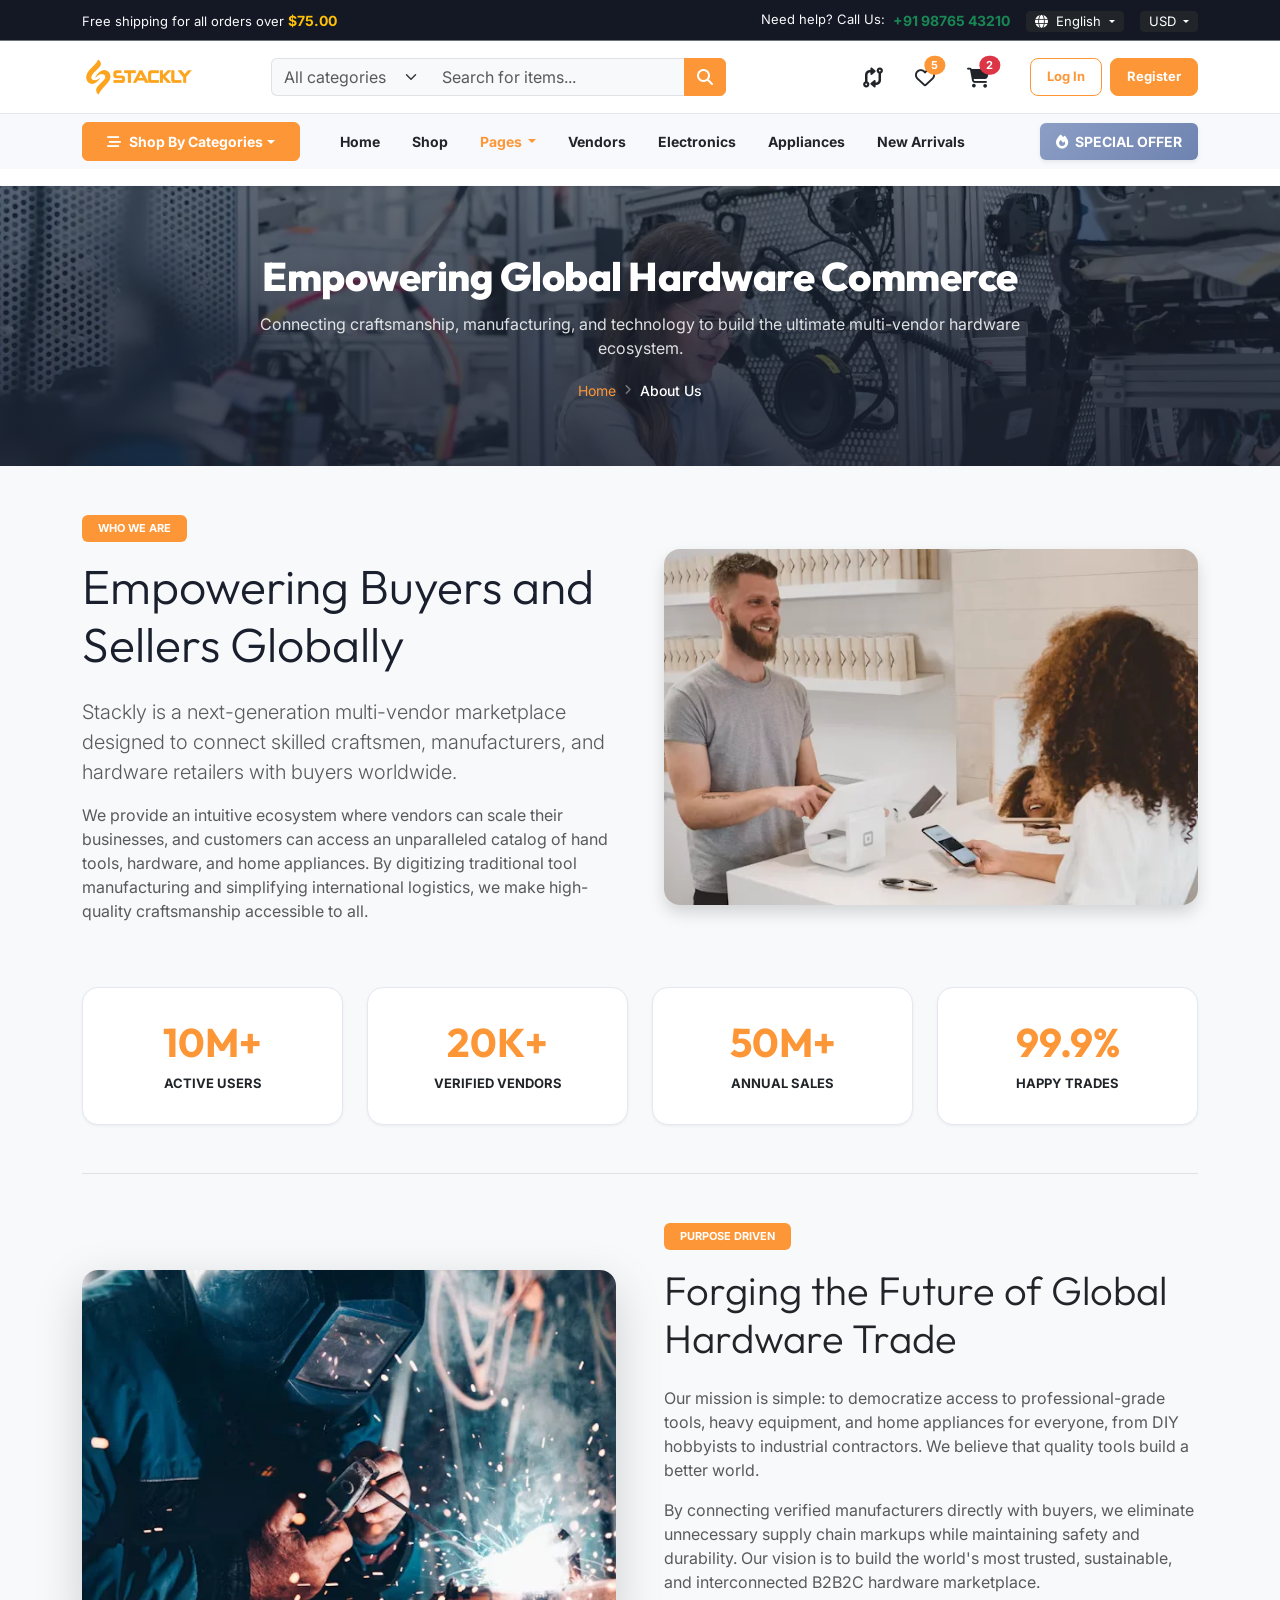
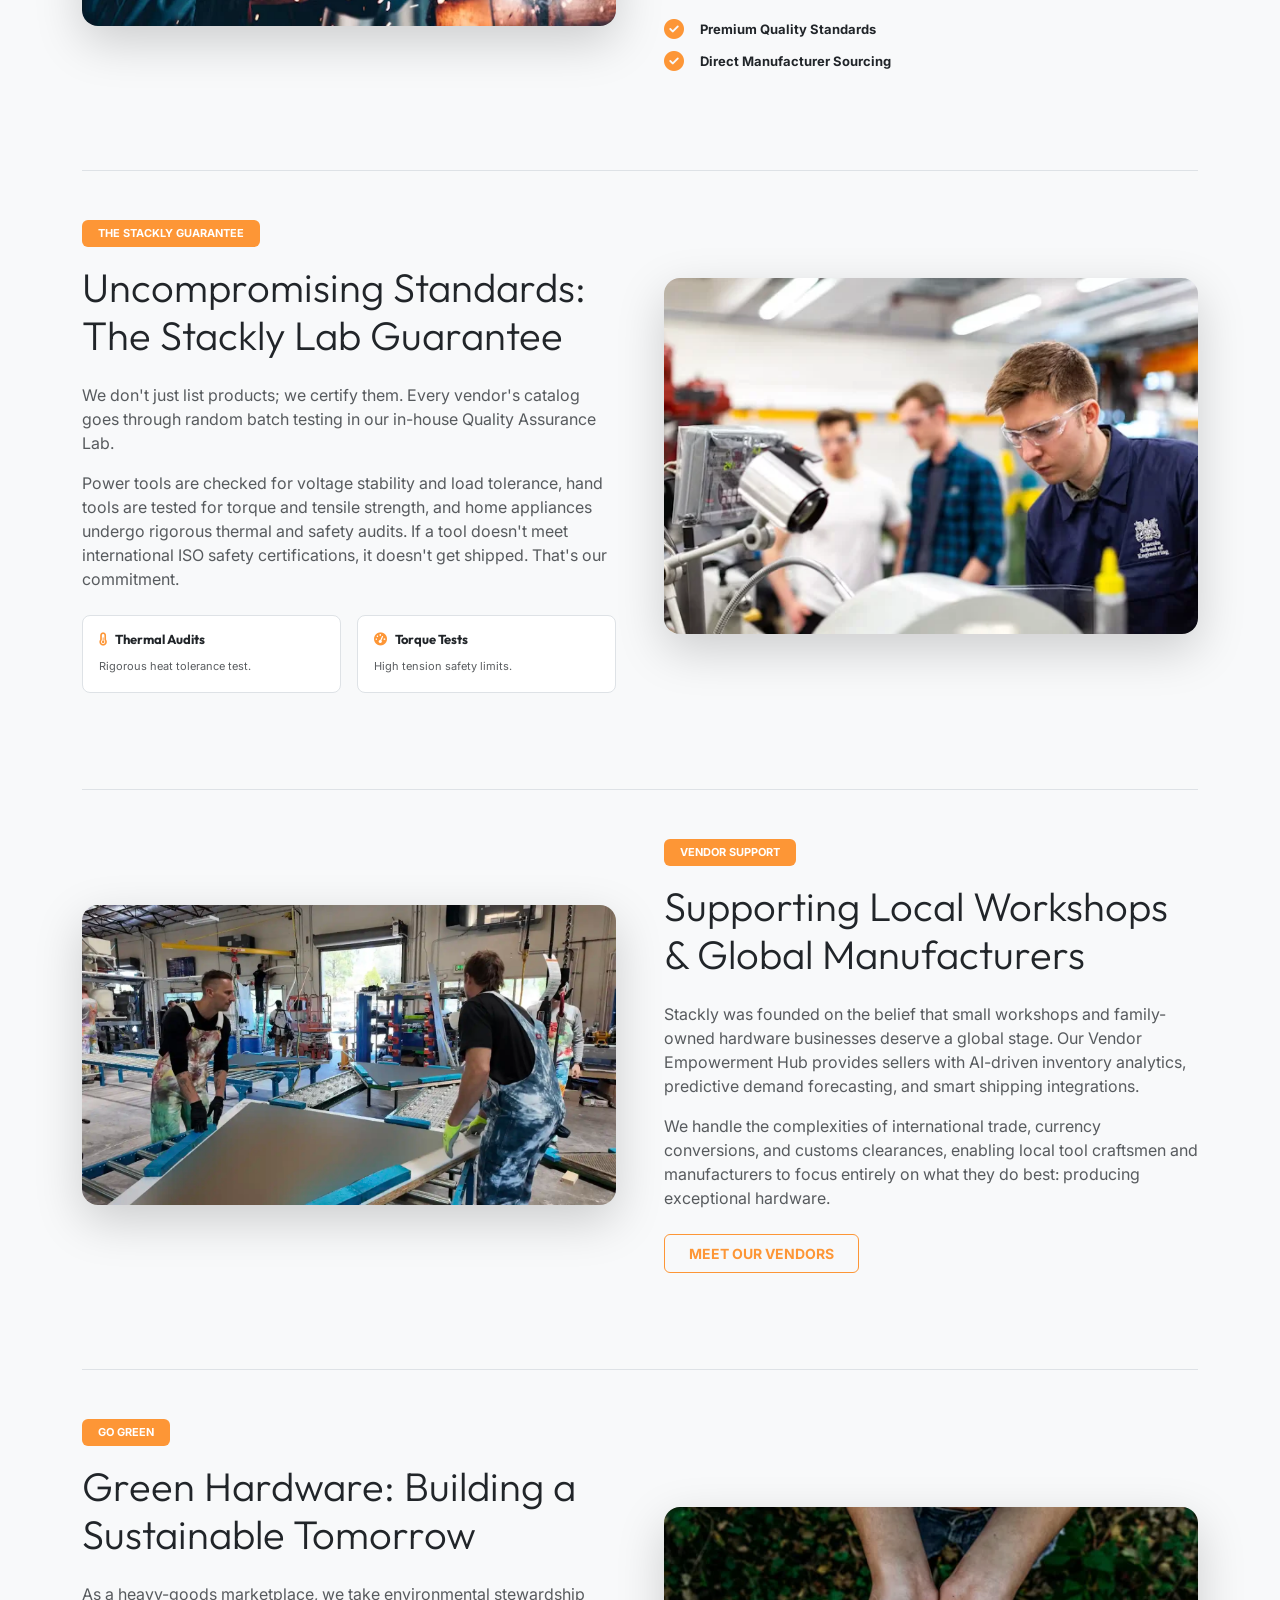
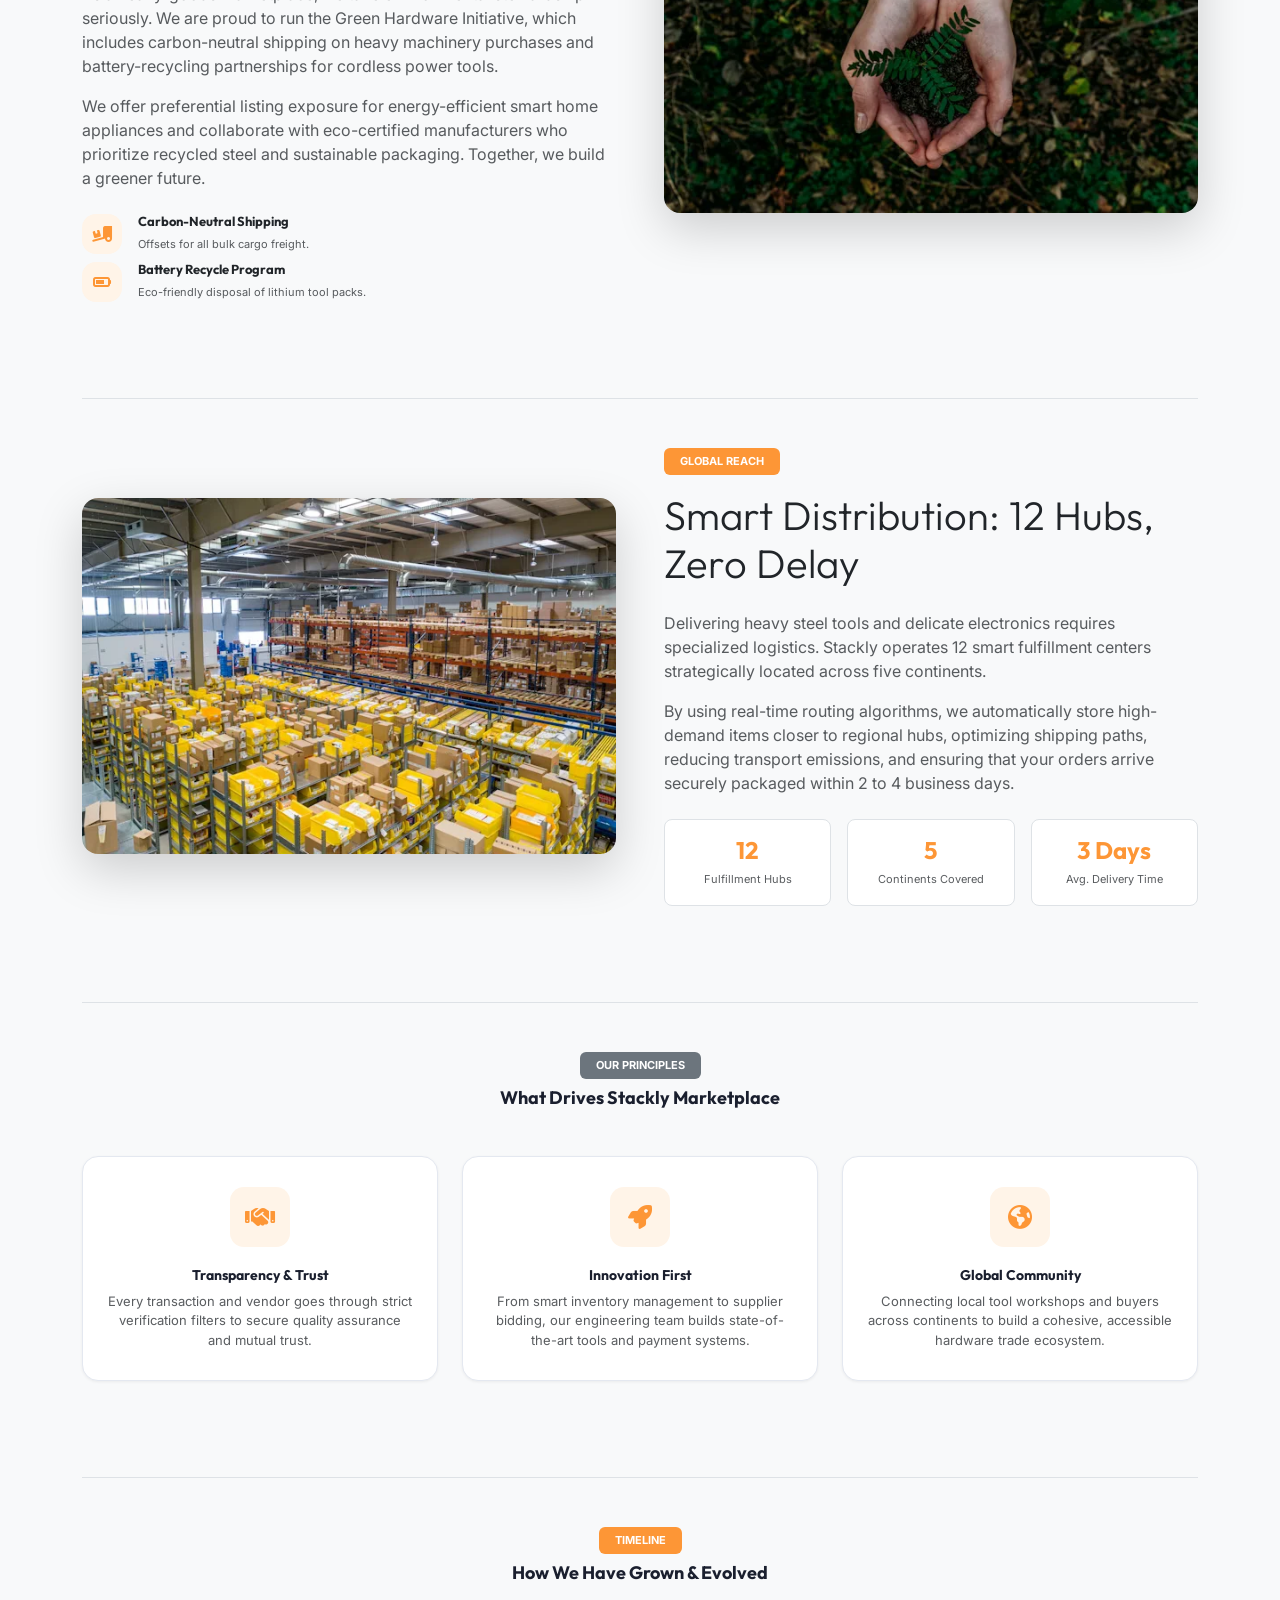
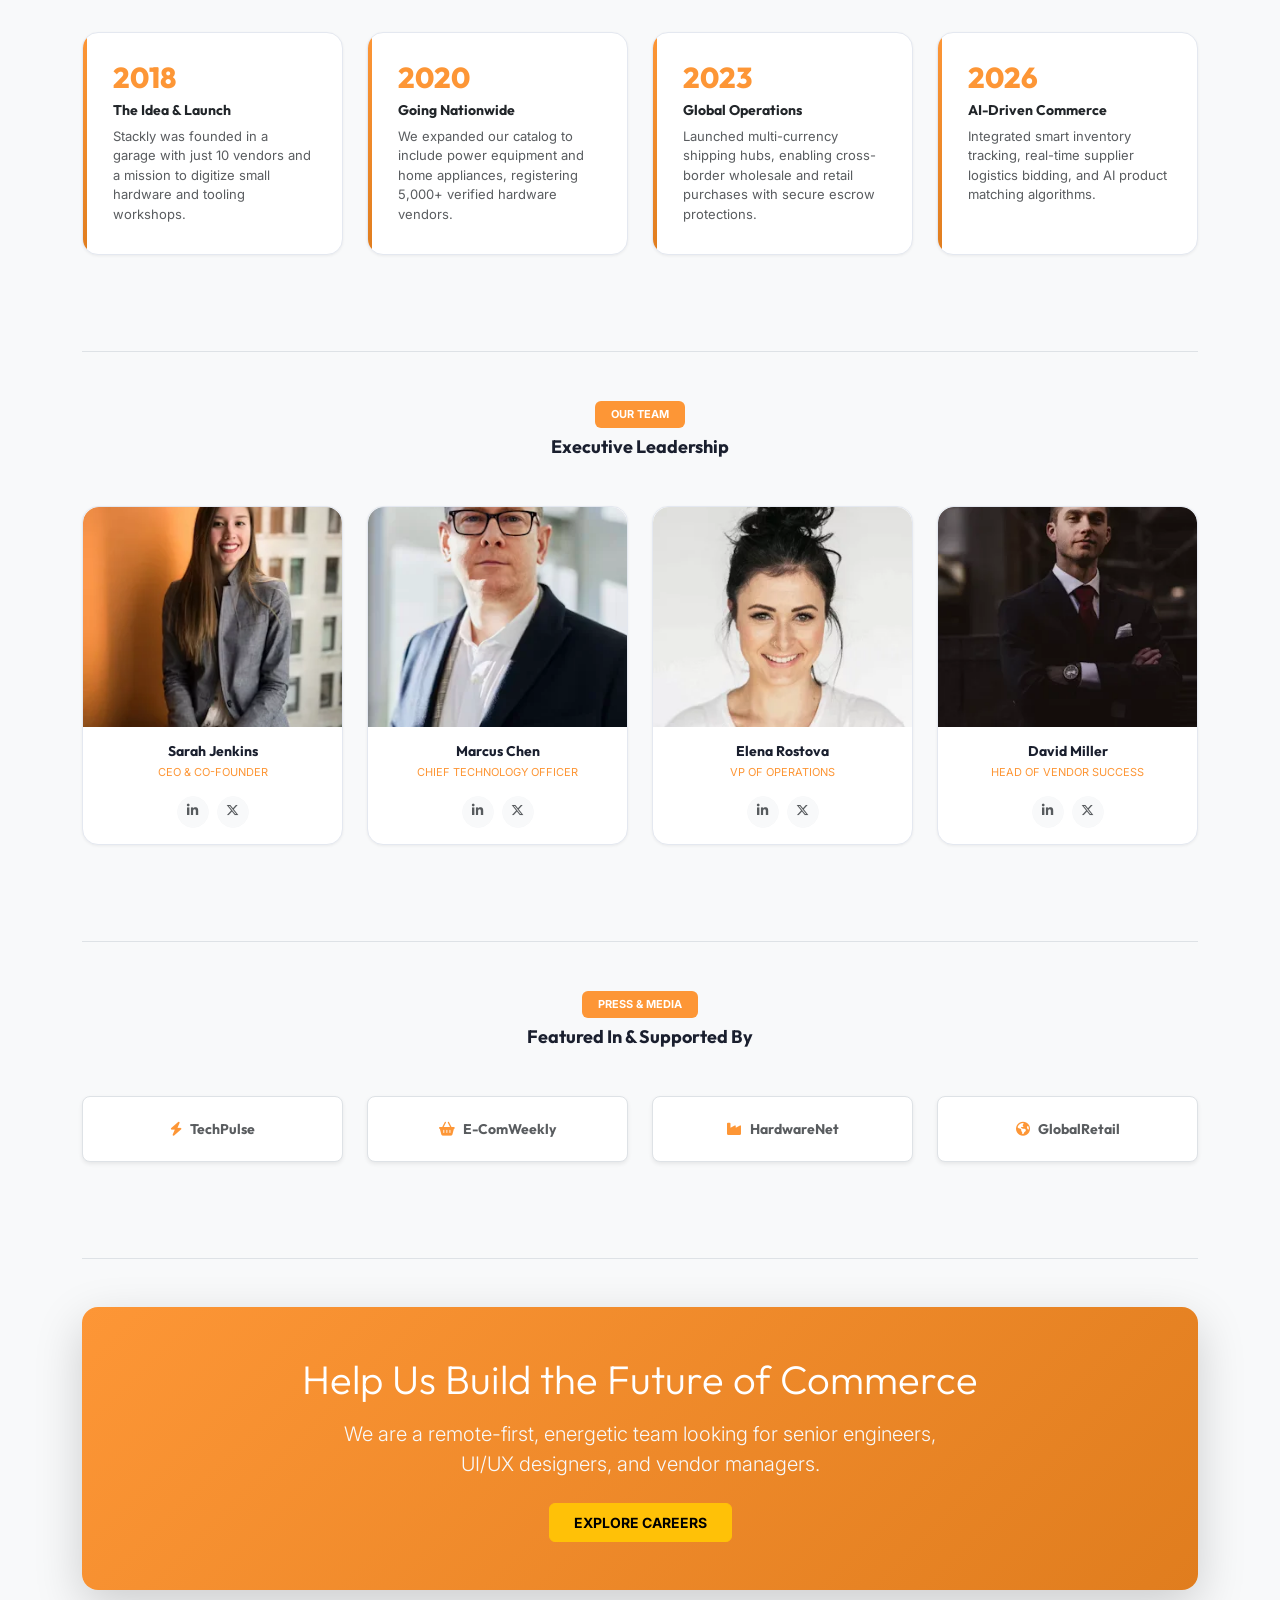
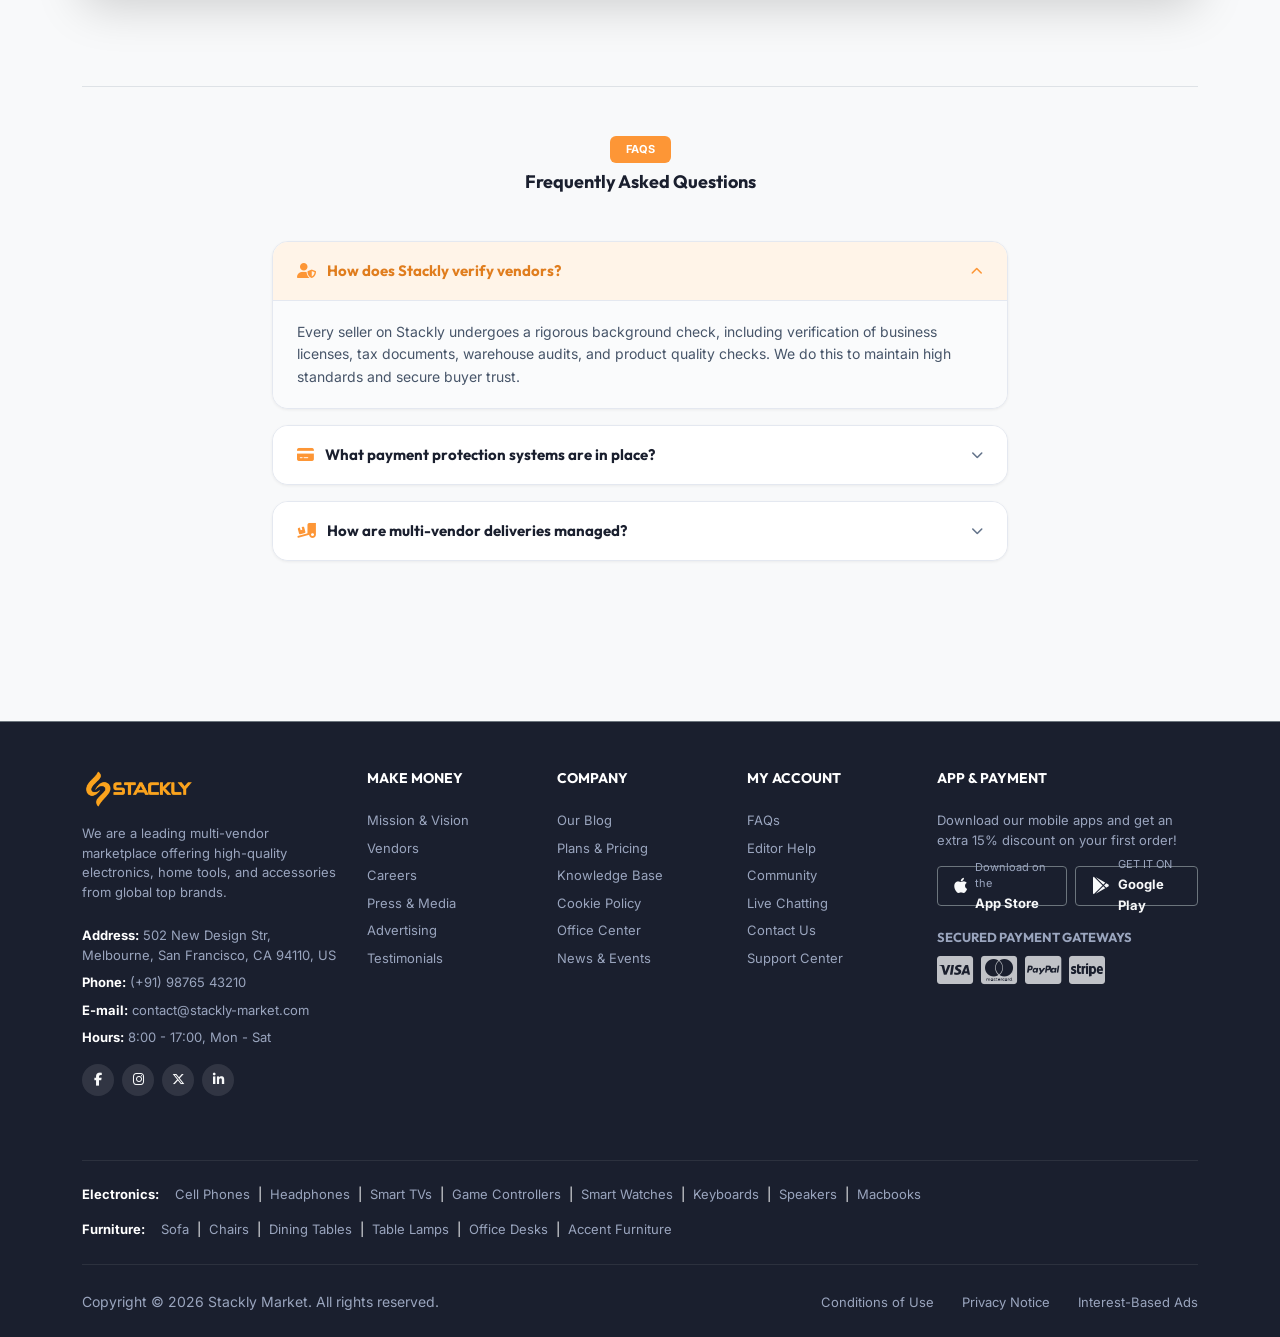
==== commit 20ad3699: "refactor: about and career page image optimized" ====
--- a/pages/about.html
+++ b/pages/about.html
@@ -34,7 +34,7 @@
     <section
       class="page-hero-banner"
       style="
-        background-image: url(&quot;https://images.unsplash.com/photo-1581091226825-a6a2a5aee158?auto=format&fit=crop&w=1600&q=80&quot;);
+        background-image: url(&quot;../assets/images/about/about-banner-image.webp&quot;);
       "
     >
       <div class="banner-content">
@@ -79,7 +79,7 @@
           <div class="col-lg-6">
             <img
               class="img-fluid rounded-4 shadow w-100"
-              src="https://images.unsplash.com/photo-1556742049-0cfed4f6a45d?auto=format&fit=crop&w=600&q=80"
+              src="../assets/images/about/about-who-we-are-img.webp"
               alt="Marketplace operations"
             />
           </div>
@@ -167,7 +167,7 @@
             <div class="col-lg-6 order-lg-1">
               <img
                 class="img-fluid rounded-4 shadow-lg w-100"
-                src="https://images.unsplash.com/photo-1504328345606-18bbc8c9d7d1?auto=format&fit=crop&w=600&q=80"
+                src="../assets/images/about/about-grid-image-1.webp"
                 alt="Hardware design and engineering"
               />
             </div>
@@ -227,7 +227,7 @@
             <div class="col-lg-6">
               <img
                 class="img-fluid rounded-4 shadow-lg w-100"
-                src="https://images.unsplash.com/photo-1581092160607-ee22621dd758?auto=format&fit=crop&w=600&q=80"
+                src="../assets/images/about/about-grid-image-2.webp"
                 alt="Testing laboratory"
               />
             </div>
@@ -259,7 +259,7 @@
                 best: producing exceptional hardware.
               </p>
               <a
-                href="vendors.html"
+                href="#"
                 class="btn btn-outline-primary px-4 py-2 font-sm-bold text-uppercase"
                 >Meet Our Vendors</a
               >
@@ -267,7 +267,7 @@
             <div class="col-lg-6 order-lg-1">
               <img
                 class="img-fluid rounded-4 shadow-lg w-100"
-                src="https://images.unsplash.com/photo-1513828583848-6bab62fe61da?auto=format&fit=crop&w=600&q=80"
+                src="../assets/images/about/about-grid-image-3.webp"
                 alt="Vendor workshop"
               />
             </div>
@@ -334,7 +334,7 @@
             <div class="col-lg-6">
               <img
                 class="img-fluid rounded-4 shadow-lg w-100"
-                src="https://images.unsplash.com/photo-1542601906990-b4d3fb778b09?auto=format&fit=crop&w=600&q=80"
+                src="../assets/images/about/about-grid-image-4.webp"
                 alt="Eco friendly factory concept"
               />
             </div>
@@ -387,7 +387,7 @@
             <div class="col-lg-6 order-lg-1">
               <img
                 class="img-fluid rounded-4 shadow-lg w-100"
-                src="https://images.unsplash.com/photo-1586528116311-ad8dd3c8310d?auto=format&fit=crop&w=600&q=80"
+                src="../assets/images/about/about-grid-image-5.webp"
                 alt="Logistics warehouse warehouse"
               />
             </div>
@@ -508,7 +508,7 @@
               <div class="premium-card p-0 text-center overflow-hidden">
                 <div class="zoom-img-container">
                   <img
-                    src="https://images.unsplash.com/photo-1573496359142-b8d87734a5a2?auto=format&fit=crop&w=300&q=80"
+                    src="../assets/images/about/about-team-section-person-1.webp"
                     alt="Sarah Jenkins"
                     class="img-fluid w-100"
                     style="height: 220px; object-fit: cover"
@@ -541,7 +541,7 @@
               <div class="premium-card p-0 text-center overflow-hidden">
                 <div class="zoom-img-container">
                   <img
-                    src="https://images.unsplash.com/photo-1560250097-0b93528c311a?auto=format&fit=crop&w=300&q=80"
+                    src="../assets/images/about/about-team-section-person-2.webp"
                     alt="Marcus Chen"
                     class="img-fluid w-100"
                     style="height: 220px; object-fit: cover"
@@ -574,7 +574,7 @@
               <div class="premium-card p-0 text-center overflow-hidden">
                 <div class="zoom-img-container">
                   <img
-                    src="https://images.unsplash.com/photo-1580489944761-15a19d654956?auto=format&fit=crop&w=300&q=80"
+                    src="../assets/images/about/about-team-section-person-3.webp"
                     alt="Elena Rostova"
                     class="img-fluid w-100"
                     style="height: 220px; object-fit: cover"
@@ -607,7 +607,7 @@
               <div class="premium-card p-0 text-center overflow-hidden">
                 <div class="zoom-img-container">
                   <img
-                    src="https://images.unsplash.com/photo-1519085360753-af0119f7cbe7?auto=format&fit=crop&w=300&q=80"
+                    src="../assets/images/about/about-team-section-person-4.webp"
                     alt="David Miller"
                     class="img-fluid w-100"
                     style="height: 220px; object-fit: cover"
@@ -699,7 +699,7 @@
                 engineers, UI/UX designers, and vendor managers.
               </p>
               <a
-                href="career.html"
+                href="#"
                 class="btn btn-warning px-4 py-2 font-sm-bold text-uppercase"
                 >Explore Careers</a
               >
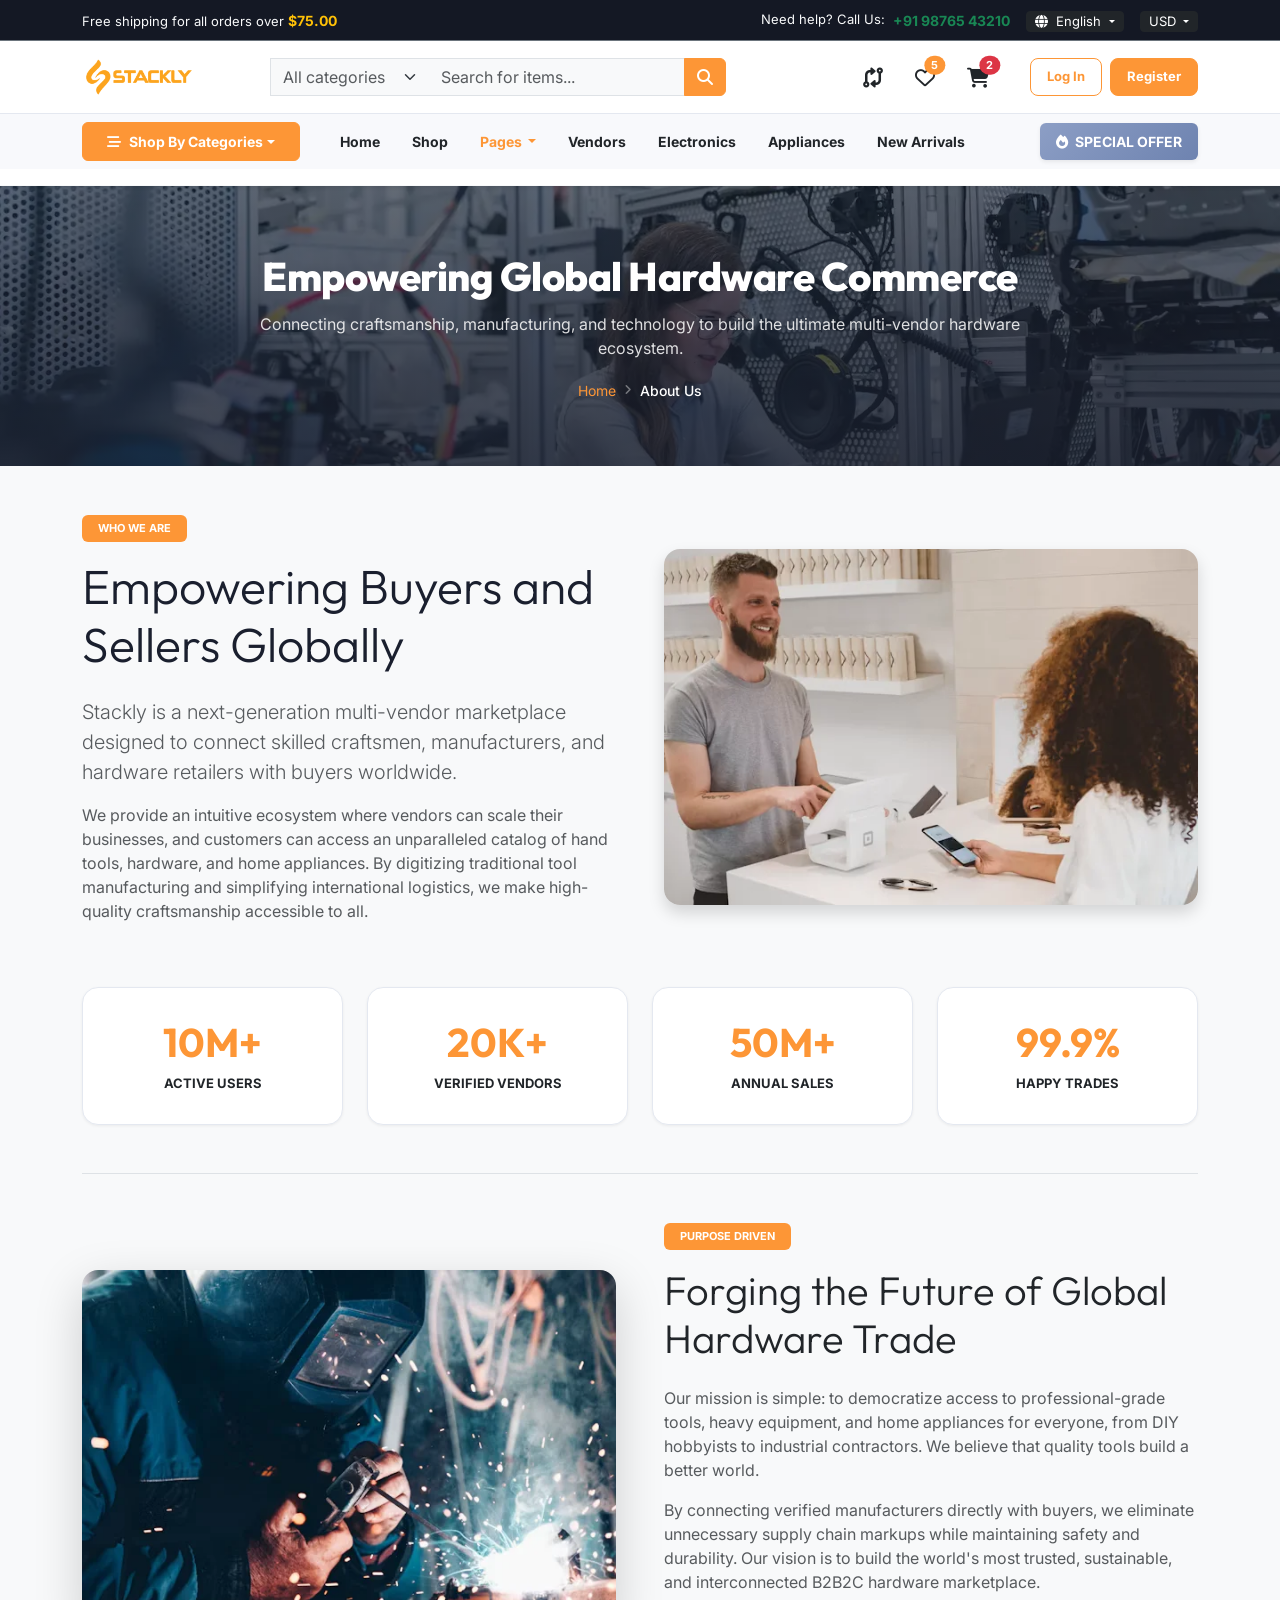
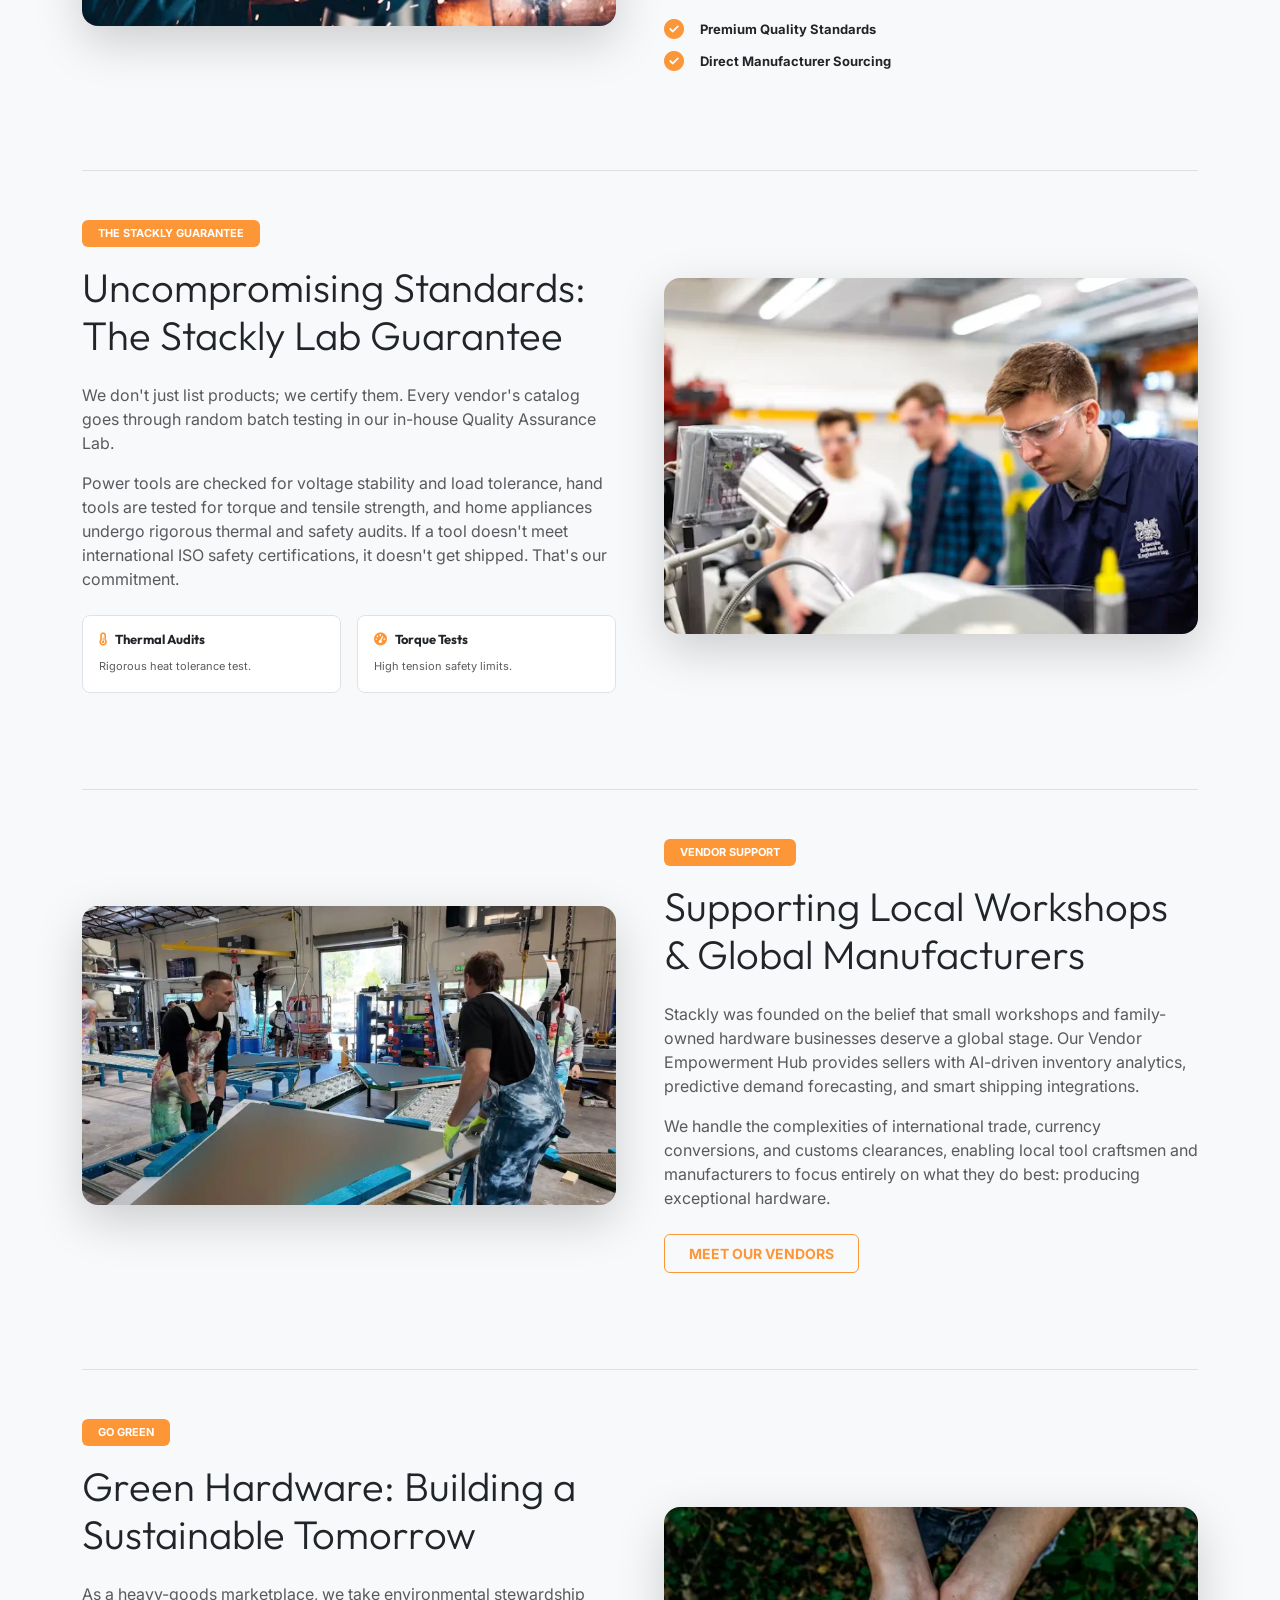
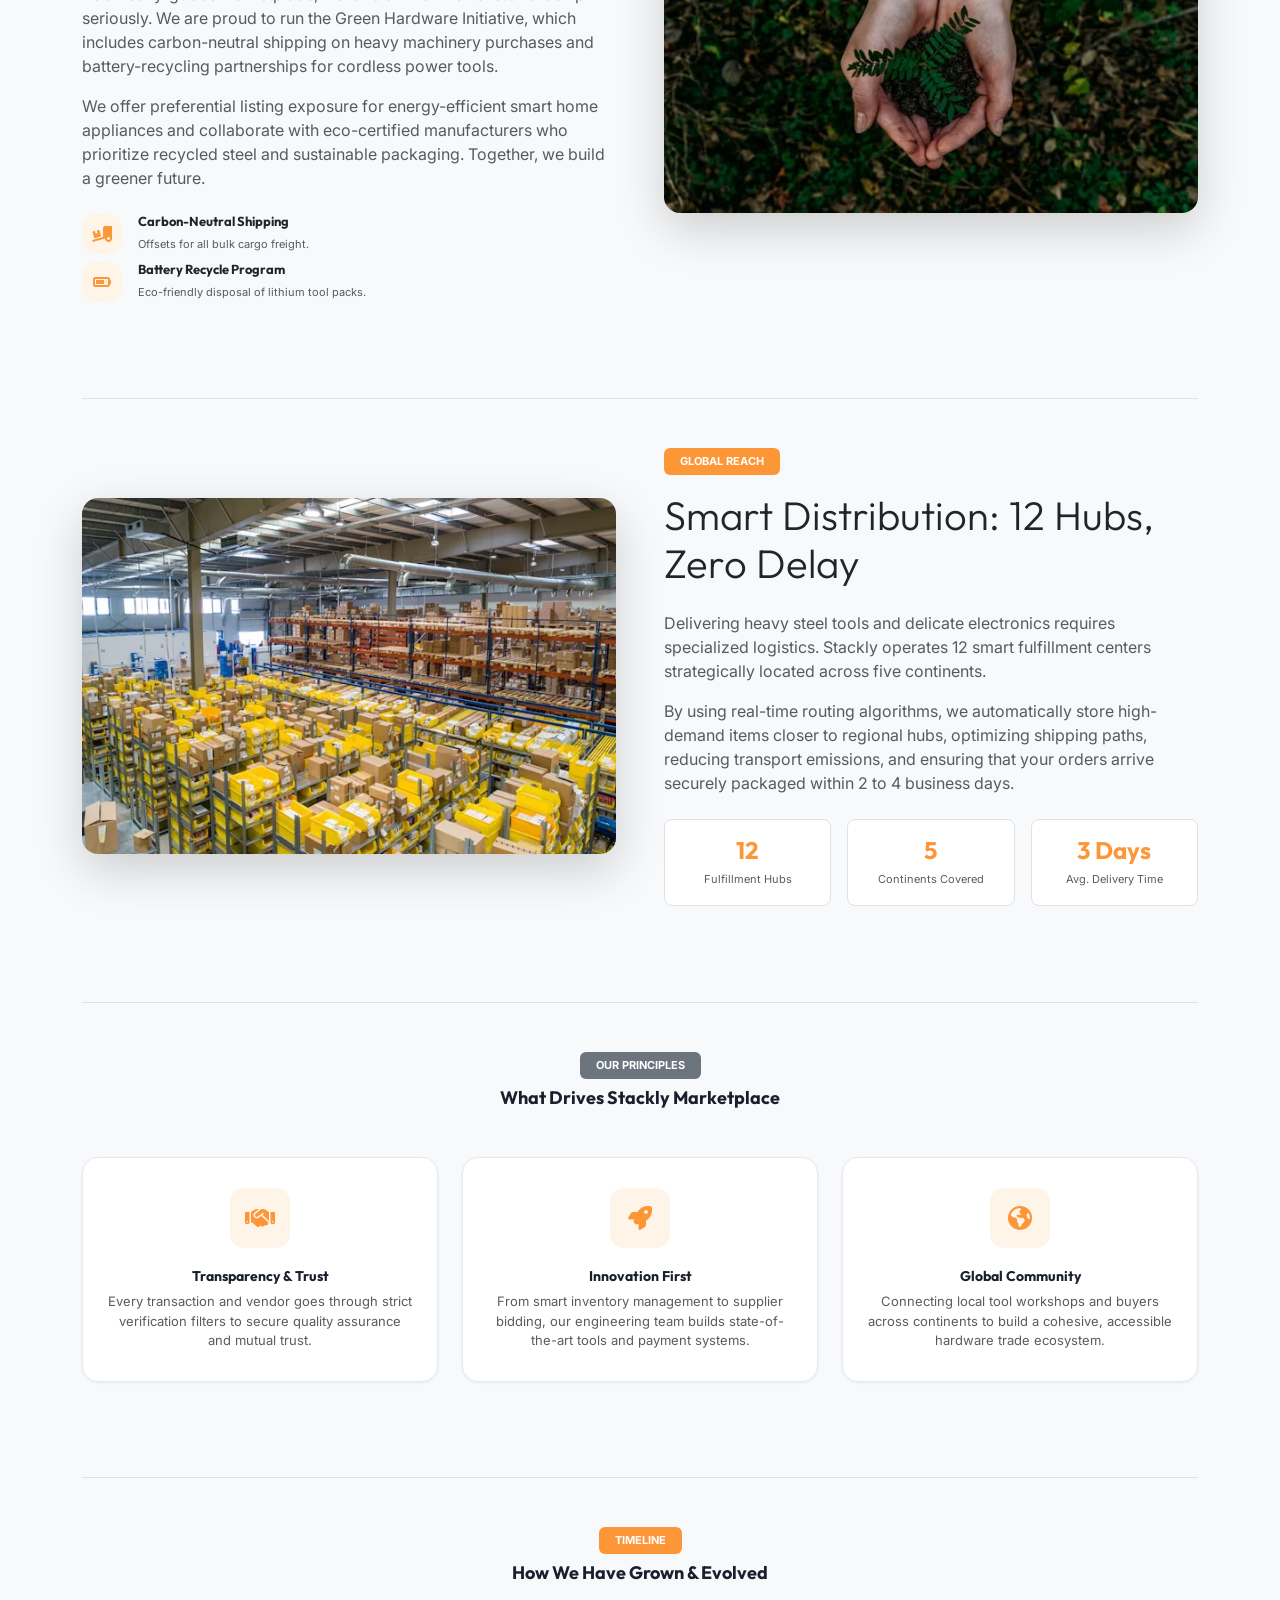
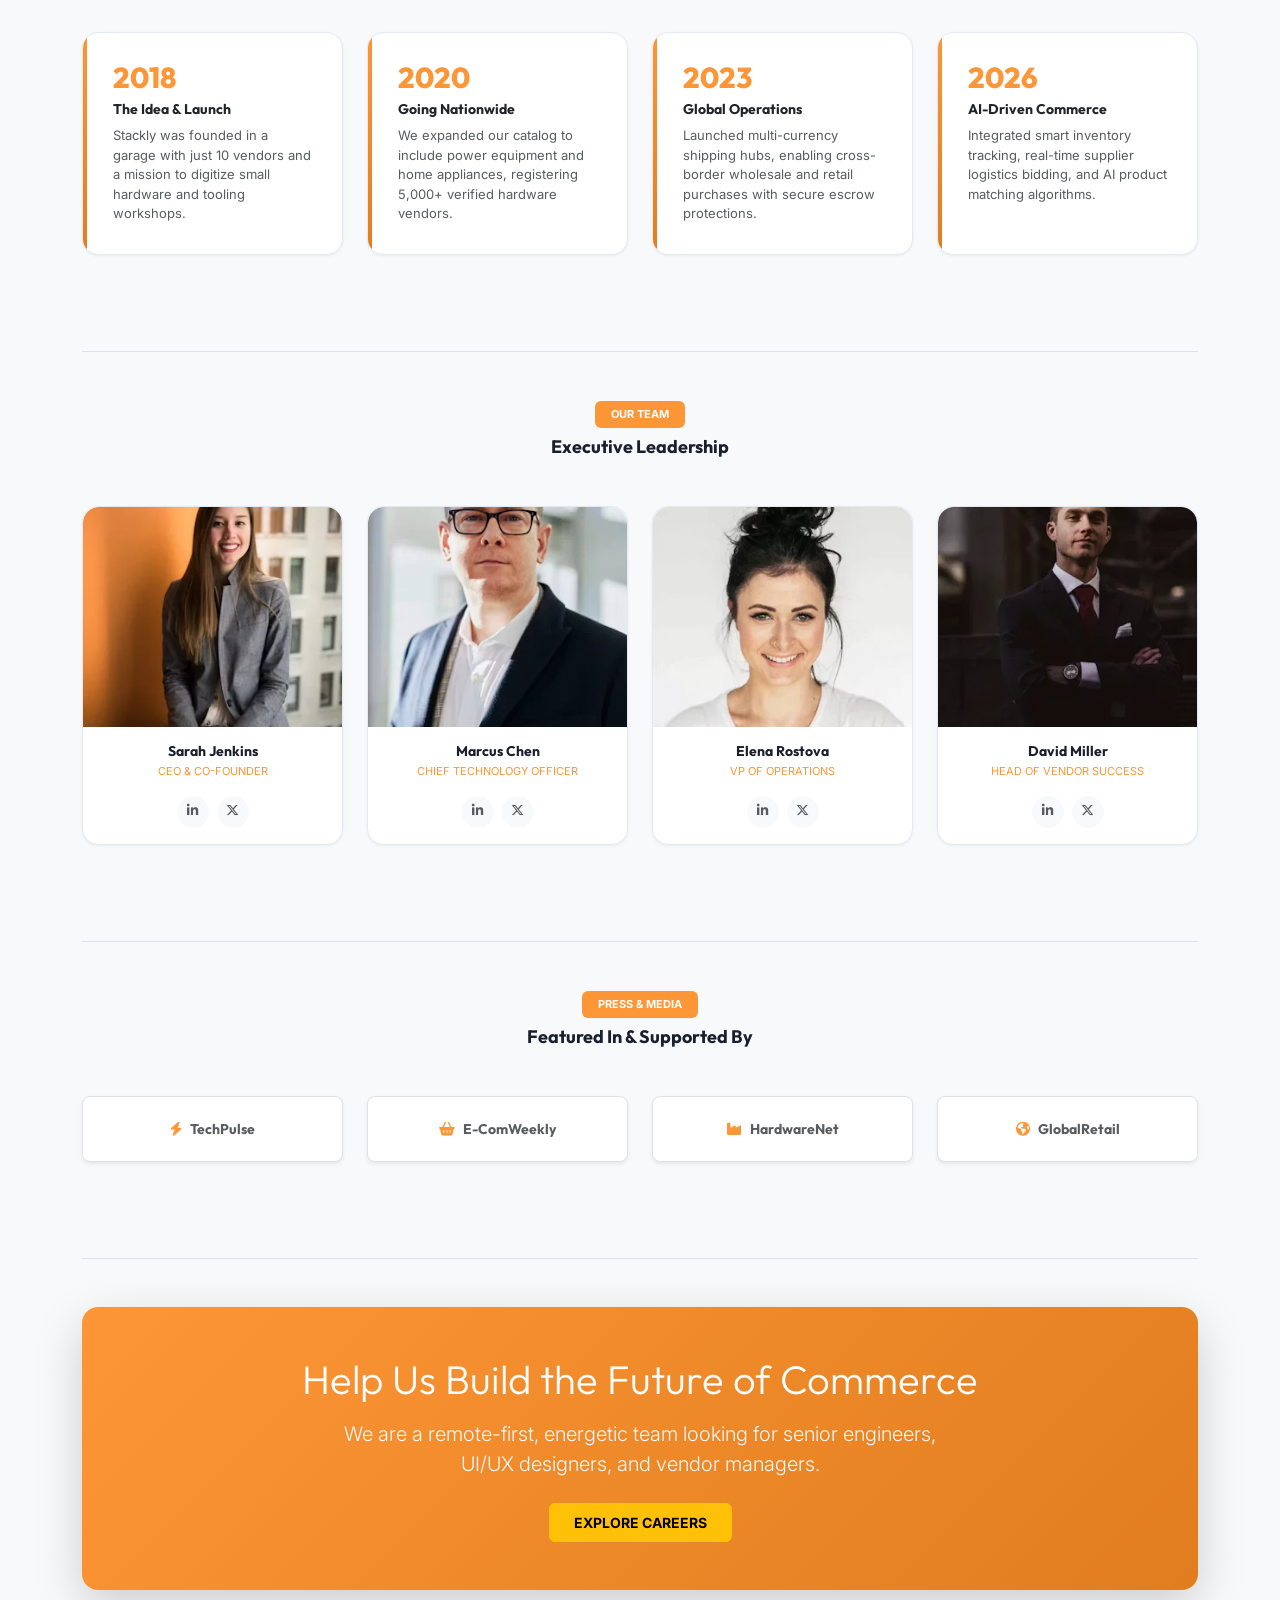
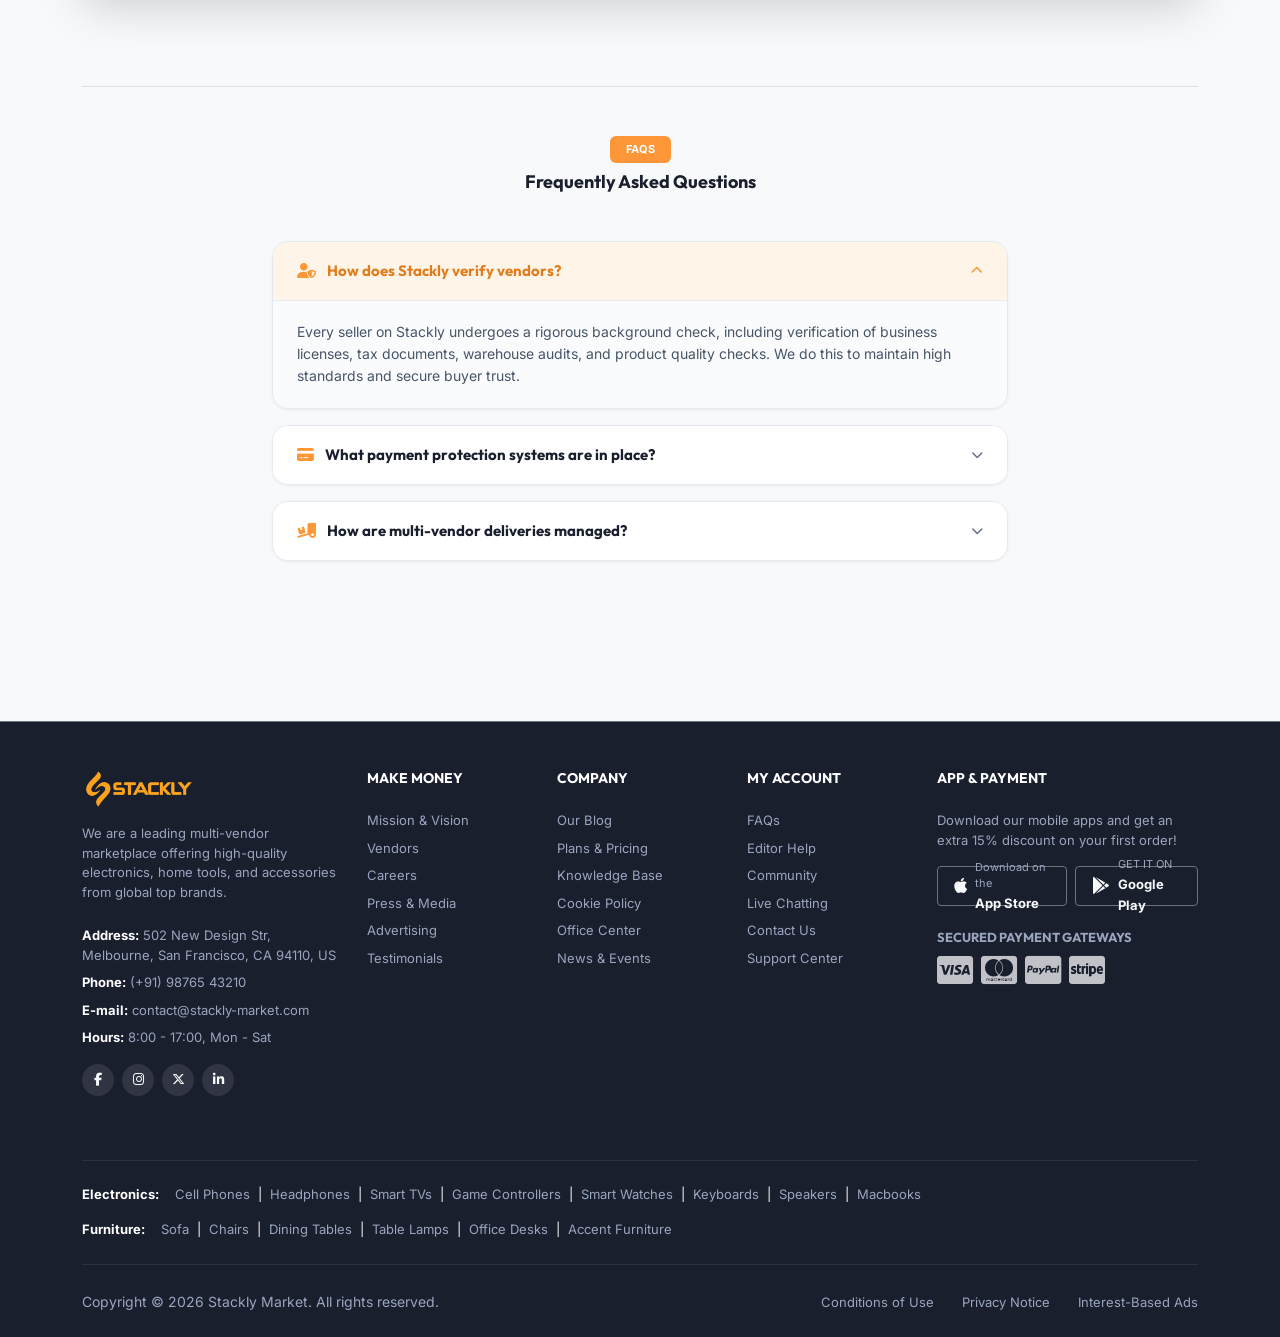
==== commit 07a94e8f: "refactor: animations added" ====
--- a/pages/about.html
+++ b/pages/about.html
@@ -32,7 +32,7 @@
 
     <!-- Hero Page Banner -->
     <section
-      class="page-hero-banner"
+      class="page-hero-banner animate-on-scroll animate-fade-in-down"
       style="
         background-image: url(&quot;../assets/images/about/about-banner-image.webp&quot;);
       "
@@ -54,7 +54,9 @@
     <main class="main py-5 bg-light">
       <div class="container">
         <!-- Intro Section -->
-        <div class="row align-items-center g-4 g-lg-5 mb-5">
+        <div
+          class="row align-items-center g-4 g-lg-5 mb-5 animate-on-scroll animate-fade-in-up"
+        >
           <div class="col-lg-6">
             <span
               class="badge bg-primary px-3 py-2 font-xxs mb-3 text-uppercase"
@@ -86,7 +88,7 @@
         </div>
 
         <!-- Stats Grid -->
-        <div class="row g-4 text-center mb-5">
+        <div class="row g-4 text-center mb-5 animate-on-scroll animate-zoom-in">
           <div class="col-6 col-md-3">
             <div class="stat-premium-card">
               <h2 class="text-primary font-bold mb-1 fs-1">10M+</h2>
@@ -124,7 +126,7 @@
         <!-- 5 New Rich Sections -->
 
         <!-- Section 1: Our Mission & Vision -->
-        <div class="my-5 py-5 border-top">
+        <div class="my-5 py-5 border-top animate-on-scroll animate-fade-in-up">
           <div class="row align-items-center g-4 g-lg-5">
             <div class="col-lg-6 order-lg-2">
               <span
@@ -175,7 +177,7 @@
         </div>
 
         <!-- Section 2: Quality & Authentication Lab (The Stackly Guarantee) -->
-        <div class="my-5 py-5 border-top">
+        <div class="my-5 py-5 border-top animate-on-scroll animate-fade-in-up">
           <div class="row align-items-center g-4 g-lg-5">
             <div class="col-lg-6">
               <span
@@ -235,7 +237,7 @@
         </div>
 
         <!-- Section 3: Vendor Empowerment Hub (Our Sellers' Success) -->
-        <div class="my-5 py-5 border-top">
+        <div class="my-5 py-5 border-top animate-on-scroll animate-fade-in-up">
           <div class="row align-items-center g-4 g-lg-5">
             <div class="col-lg-6 order-lg-2">
               <span
@@ -275,7 +277,7 @@
         </div>
 
         <!-- Section 4: Sustainability & Eco-Friendly Hardware -->
-        <div class="my-5 py-5 border-top">
+        <div class="my-5 py-5 border-top animate-on-scroll animate-fade-in-up">
           <div class="row align-items-center g-4 g-lg-5">
             <div class="col-lg-6">
               <span
@@ -342,7 +344,7 @@
         </div>
 
         <!-- Section 5: Global Logistics & Smart Warehousing Network -->
-        <div class="my-5 py-5 border-top">
+        <div class="my-5 py-5 border-top animate-on-scroll animate-fade-in-up">
           <div class="row align-items-center g-4 g-lg-5">
             <div class="col-lg-6 order-lg-2">
               <span
@@ -395,7 +397,7 @@
         </div>
 
         <!-- Core Values Section -->
-        <div class="my-5 py-5 border-top">
+        <div class="my-5 py-5 border-top animate-on-scroll animate-zoom-in">
           <div class="text-center mb-5">
             <span class="badge bg-secondary px-3 py-2 font-xxs text-uppercase"
               >Our Principles</span
@@ -444,7 +446,7 @@
         </div>
 
         <!-- Timeline Section -->
-        <div class="my-5 py-5 border-top">
+        <div class="my-5 py-5 border-top animate-on-scroll animate-fade-in-up">
           <div class="text-center mb-5">
             <span class="badge bg-primary px-3 py-2 font-xxs text-uppercase"
               >Timeline</span
@@ -496,7 +498,7 @@
         </div>
 
         <!-- Team Section -->
-        <div class="my-5 py-5 border-top">
+        <div class="my-5 py-5 border-top animate-on-scroll animate-zoom-in">
           <div class="text-center mb-5">
             <span class="badge bg-primary px-3 py-2 font-xxs text-uppercase"
               >Our Team</span
@@ -640,7 +642,7 @@
         </div>
 
         <!-- Press Section -->
-        <div class="my-5 py-5 border-top">
+        <div class="my-5 py-5 border-top animate-on-scroll animate-blur-in">
           <div class="text-center mb-5">
             <span class="badge bg-primary px-3 py-2 font-xxs text-uppercase"
               >Press & Media</span
@@ -683,7 +685,7 @@
         </div>
 
         <!-- Careers Callout -->
-        <div class="my-5 py-5 border-top">
+        <div class="my-5 py-5 border-top animate-on-scroll animate-zoom-in">
           <div
             class="p-5 rounded-4 bg-gradient-primary text-white text-center shadow-lg position-relative overflow-hidden"
           >
@@ -708,7 +710,7 @@
         </div>
 
         <!-- FAQ Section -->
-        <div class="my-5 py-5 border-top">
+        <div class="my-5 py-5 border-top animate-on-scroll animate-fade-in-up">
           <div class="text-center mb-5">
             <span class="badge bg-primary px-3 py-2 font-xxs text-uppercase"
               >FAQs</span
--- a/assets/css/styles.css
+++ b/assets/css/styles.css
@@ -565,6 +565,10 @@
   background: var(--gradient-primary);
 }
 
+.bg-gradient-dark {
+  background: var(--gradient-dark);
+}
+
 /* Categories Dropdown & Menu Submenus */
 .dropdown-submenu {
   position: relative;
@@ -2821,3 +2825,1541 @@
   border-top: 1px solid var(--border-color);
   background-color: #fafbfc;
 }
+
+/* ==========================================
+   VENDORS PAGE
+   ========================================== */
+
+/* 1. Hero Search & Glassmorphism */
+.vendors-hero {
+  position: relative;
+  padding: 100px 0 80px;
+  background-size: cover;
+  background-position: center;
+  background-repeat: no-repeat;
+  color: var(--white);
+  overflow: hidden;
+}
+
+.vendors-hero::before {
+  content: "";
+  position: absolute;
+  top: 0;
+  left: 0;
+  right: 0;
+  bottom: 0;
+  background: linear-gradient(
+    135deg,
+    rgba(26, 31, 46, 0.9) 0%,
+    rgba(26, 31, 46, 0.7) 100%
+  );
+  z-index: 1;
+}
+
+.vendors-hero-content {
+  position: relative;
+  z-index: 2;
+}
+
+.search-glass-container {
+  background: rgba(255, 255, 255, 0.08);
+  backdrop-filter: blur(16px);
+  -webkit-backdrop-filter: blur(16px);
+  border: 1px solid rgba(255, 255, 255, 0.15);
+  border-radius: 50px;
+  padding: 8px 12px;
+  box-shadow: 0 15px 35px rgba(0, 0, 0, 0.2);
+  display: flex;
+  align-items: center;
+  max-width: 650px;
+  margin: 30px auto 20px;
+}
+
+.search-glass-container i {
+  color: rgba(255, 255, 255, 0.6);
+  font-size: 18px;
+  margin-left: 15px;
+}
+
+.search-glass-input {
+  background: transparent;
+  border: none;
+  color: var(--white);
+  font-size: 15px;
+  padding: 10px 15px;
+  width: 100%;
+}
+
+.search-glass-input:focus {
+  outline: none;
+  box-shadow: none;
+}
+
+.search-glass-input::placeholder {
+  color: rgba(255, 255, 255, 0.5);
+}
+
+.search-glass-btn {
+  background: var(--gradient-primary);
+  border: none;
+  border-radius: 40px;
+  color: var(--white);
+  font-family: var(--font-heading);
+  font-weight: 600;
+  padding: 10px 24px;
+  font-size: 14px;
+  transition: var(--transition-smooth);
+}
+
+.search-glass-btn:hover {
+  transform: translateY(-2px);
+  box-shadow: 0 5px 15px rgba(253, 150, 54, 0.4);
+}
+
+.popular-tags {
+  display: flex;
+  justify-content: center;
+  flex-wrap: wrap;
+  gap: 10px;
+  margin-top: 15px;
+}
+
+.popular-tags span {
+  font-size: 12px;
+  color: rgba(255, 255, 255, 0.7);
+  background: rgba(255, 255, 255, 0.05);
+  border: 1px solid rgba(255, 255, 255, 0.1);
+  padding: 4px 12px;
+  border-radius: 20px;
+  cursor: pointer;
+  transition: var(--transition-smooth);
+}
+
+.popular-tags span:hover {
+  background: var(--primary-color);
+  color: var(--white);
+  border-color: var(--primary-color);
+}
+
+.hero-stats-badge {
+  background: rgba(255, 255, 255, 0.05);
+  backdrop-filter: blur(10px);
+  border: 1px solid rgba(255, 255, 255, 0.1);
+  border-radius: 16px;
+  padding: 15px 25px;
+  text-align: center;
+  transition: var(--transition-smooth);
+}
+
+.hero-stats-badge:hover {
+  transform: translateY(-5px);
+  background: rgba(255, 255, 255, 0.08);
+  border-color: rgba(253, 150, 54, 0.3);
+}
+
+.hero-stats-val {
+  font-size: 28px;
+  font-weight: 800;
+  font-family: var(--font-heading);
+  background: var(--gradient-primary);
+  background-clip: text;
+  -webkit-background-clip: text;
+  -webkit-text-fill-color: transparent;
+  display: block;
+}
+
+.hero-stats-lbl {
+  font-size: 11px;
+  color: rgba(255, 255, 255, 0.6);
+  text-transform: uppercase;
+  font-weight: 600;
+  letter-spacing: 0.5px;
+}
+
+/* 2. Interactive Niche Hubs */
+.niche-hub-card {
+  position: relative;
+  border-radius: 24px;
+  overflow: hidden;
+  height: 220px;
+  border: 1px solid var(--border-color);
+  transition: var(--transition-smooth);
+  box-shadow: var(--shadow-sm);
+  display: flex;
+  flex-direction: column;
+  justify-content: flex-end;
+  padding: 24px;
+  color: var(--white);
+  text-decoration: none;
+}
+
+.niche-hub-card::before {
+  content: "";
+  position: absolute;
+  top: 0;
+  left: 0;
+  right: 0;
+  bottom: 0;
+  background: linear-gradient(
+    to top,
+    rgba(26, 31, 46, 0.95) 0%,
+    rgba(26, 31, 46, 0.4) 60%,
+    rgba(26, 31, 46, 0.1) 100%
+  );
+  z-index: 1;
+}
+
+.niche-hub-card:hover {
+  transform: translateY(-8px);
+  box-shadow: 0 15px 30px rgba(253, 150, 54, 0.15);
+  border-color: var(--primary-color);
+}
+
+.niche-hub-content {
+  position: relative;
+  z-index: 2;
+  transition: var(--transition-smooth);
+}
+
+.niche-hub-icon {
+  width: 50px;
+  height: 50px;
+  border-radius: 12px;
+  background: var(--gradient-primary);
+  display: flex;
+  align-items: center;
+  justify-content: center;
+  margin-bottom: 12px;
+  box-shadow: 0 4px 10px rgba(253, 150, 54, 0.3);
+  font-size: 20px;
+  color: var(--white);
+  transition: var(--transition-smooth);
+}
+
+.niche-hub-card:hover .niche-hub-icon {
+  transform: scale(1.15) rotate(5deg);
+}
+
+.niche-hub-title {
+  font-size: 18px;
+  font-weight: 700;
+  font-family: var(--font-heading);
+  margin-bottom: 4px;
+  color: var(--white);
+}
+
+.niche-hub-desc {
+  font-size: 12px;
+  color: rgba(255, 255, 255, 0.8);
+  margin-bottom: 8px;
+  display: -webkit-box;
+  line-clamp: 2;
+  -webkit-line-clamp: 2;
+  -webkit-box-orient: vertical;
+  overflow: hidden;
+}
+
+.niche-hub-count {
+  font-size: 11px;
+  background: rgba(255, 255, 255, 0.15);
+  border: 1px solid rgba(255, 255, 255, 0.2);
+  padding: 2px 10px;
+  border-radius: 20px;
+  display: inline-block;
+  font-weight: 600;
+  letter-spacing: 0.5px;
+}
+
+/* 3. Upgraded Vendor Cards */
+.vendor-card-modern {
+  background: var(--white);
+  border: 1px solid var(--border-color);
+  border-radius: 24px;
+  padding: 30px 24px;
+  text-align: center;
+  transition: var(--transition-smooth);
+  position: relative;
+  overflow: hidden;
+  height: 100%;
+  box-shadow: var(--shadow-sm);
+}
+
+.vendor-card-modern::before {
+  content: "";
+  position: absolute;
+  top: 0;
+  left: 0;
+  right: 0;
+  height: 90px;
+  background: linear-gradient(
+    135deg,
+    rgba(253, 150, 54, 0.06) 0%,
+    rgba(140, 158, 197, 0.08) 100%
+  );
+  z-index: 1;
+}
+
+.vendor-card-modern:hover {
+  transform: translateY(-8px);
+  box-shadow:
+    0 15px 35px rgba(26, 31, 46, 0.08),
+    0 5px 15px rgba(253, 150, 54, 0.05);
+  border-color: rgba(253, 150, 54, 0.4);
+}
+
+.vendor-card-modern .vendor-badge {
+  position: absolute;
+  top: 15px;
+  left: 15px;
+  z-index: 5;
+  background: #10b981;
+  color: var(--white);
+  font-size: 10px;
+  font-weight: 700;
+  padding: 4px 12px;
+  border-radius: 20px;
+  box-shadow: 0 4px 10px rgba(16, 185, 129, 0.15);
+  display: inline-flex;
+  align-items: center;
+  gap: 4px;
+  letter-spacing: 0.5px;
+}
+
+.vendor-card-modern .vendor-badge.manufacturer {
+  background: #3b82f6;
+  box-shadow: 0 4px 10px rgba(59, 130, 246, 0.15);
+}
+
+.vendor-card-modern .vendor-badge.premium {
+  background: #8b5cf6;
+  box-shadow: 0 4px 10px rgba(139, 92, 246, 0.15);
+}
+
+.vendor-card-modern .vendor-avatar {
+  width: 80px;
+  height: 80px;
+  border-radius: 22px;
+  border: 4px solid var(--white);
+  box-shadow: 0 8px 20px rgba(0, 0, 0, 0.08);
+  object-fit: cover;
+  position: relative;
+  z-index: 2;
+  margin: 10px auto 16px;
+  transition: var(--transition-smooth);
+}
+
+.vendor-card-modern:hover .vendor-avatar {
+  transform: scale(1.08) rotate(2deg);
+}
+
+.vendor-card-modern .vendor-title {
+  font-size: 17px;
+  font-weight: 700;
+  color: var(--dark-color);
+  margin-bottom: 6px;
+}
+
+.rating-stars-modern {
+  display: inline-flex;
+  align-items: center;
+  justify-content: center;
+  gap: 3px;
+  background: var(--light-color);
+  padding: 3px 10px;
+  border-radius: 20px;
+  font-size: 11px;
+  margin-bottom: 12px;
+  border: 1px solid var(--border-color);
+}
+
+.rating-stars-modern i {
+  color: #fbbf24;
+}
+
+.rating-stars-modern .rating-val {
+  font-weight: 700;
+  color: var(--dark-color);
+  margin-left: 2px;
+}
+
+.rating-stars-modern .review-count {
+  color: #64748b;
+}
+
+.vendor-card-modern .vendor-desc {
+  font-size: 13px;
+  line-height: 1.5;
+  color: #64748b;
+  margin-bottom: 20px;
+  height: 60px;
+  overflow: hidden;
+  display: -webkit-box;
+  line-clamp: 3;
+  -webkit-line-clamp: 3;
+  -webkit-box-orient: vertical;
+}
+
+.vendor-metrics-list {
+  display: flex;
+  flex-direction: column;
+  gap: 8px;
+  margin-bottom: 22px;
+  background-color: var(--light-color);
+  border-radius: 14px;
+  padding: 12px 16px;
+  border: 1px solid var(--border-color);
+  text-align: left;
+}
+
+.vendor-metric-row {
+  display: flex;
+  justify-content: space-between;
+  align-items: center;
+  font-size: 12px;
+}
+
+.vendor-metric-row .metric-label {
+  color: #64748b;
+}
+
+.vendor-metric-row .metric-value {
+  font-weight: 600;
+  color: var(--dark-color);
+}
+
+.vendor-card-modern .btn-vendor-visit {
+  background: var(--light-color);
+  color: var(--dark-color);
+  border: 1.5px solid var(--border-color);
+  font-size: 13px;
+  font-weight: 700;
+  font-family: var(--font-heading);
+  padding: 10px 20px;
+  border-radius: 12px;
+  width: 100%;
+  transition: var(--transition-smooth);
+  display: flex;
+  align-items: center;
+  justify-content: center;
+  gap: 6px;
+  text-decoration: none;
+}
+
+.vendor-card-modern:hover .btn-vendor-visit {
+  background: var(--gradient-primary);
+  color: var(--white) !important;
+  border-color: transparent;
+  box-shadow: 0 8px 20px rgba(253, 150, 54, 0.25);
+}
+
+.vendor-card-modern .card-footer-meta {
+  border-top: 1px solid var(--border-color);
+  padding-top: 15px;
+  margin-top: 18px;
+  display: flex;
+  justify-content: space-between;
+  align-items: center;
+  font-size: 11px;
+  color: #64748b;
+}
+
+.filter-nav-wrapper {
+  background-color: var(--white);
+  border-radius: 50px;
+  padding: 6px;
+  border: 1px solid var(--border-color);
+  display: inline-flex;
+  justify-content: center;
+  box-shadow: var(--shadow-sm);
+  margin-bottom: 40px;
+}
+
+.filter-btn {
+  border: none;
+  background: transparent;
+  padding: 8px 22px;
+  border-radius: 50px;
+  font-family: var(--font-heading);
+  font-size: 13px;
+  font-weight: 600;
+  color: #64748b;
+  transition: var(--transition-smooth);
+  cursor: pointer;
+}
+
+.filter-btn.active {
+  background: var(--gradient-primary);
+  color: var(--white);
+  box-shadow: 0 4px 10px rgba(253, 150, 54, 0.2);
+}
+
+/* 4. Global Fulfillment Network */
+.logistics-card {
+  background: var(--white);
+  border: 1px solid var(--border-color);
+  border-radius: 20px;
+  padding: 24px;
+  transition: var(--transition-smooth);
+  height: 100%;
+  box-shadow: var(--shadow-sm);
+}
+
+.logistics-card:hover {
+  transform: translateY(-5px);
+  border-color: var(--primary-color);
+  box-shadow: var(--shadow-md);
+}
+
+.logistics-icon-wrapper {
+  width: 48px;
+  height: 48px;
+  border-radius: 12px;
+  background: var(--primary-light);
+  color: var(--primary-color);
+  display: flex;
+  align-items: center;
+  justify-content: center;
+  font-size: 20px;
+  margin-bottom: 16px;
+}
+
+.logistics-stat {
+  font-size: 32px;
+  font-weight: 800;
+  font-family: var(--font-heading);
+  color: var(--dark-color);
+  margin-bottom: 4px;
+  line-height: 1;
+}
+
+.logistics-label {
+  font-size: 14px;
+  font-weight: 600;
+  color: var(--dark-color);
+  margin-bottom: 6px;
+}
+
+.logistics-desc {
+  font-size: 12px;
+  color: #64748b;
+  margin-bottom: 0;
+}
+
+.map-container {
+  background: var(--dark-color);
+  border-radius: 24px;
+  padding: 30px;
+  position: relative;
+  overflow: hidden;
+  box-shadow: var(--shadow-lg);
+  border: 1px solid rgba(255, 255, 255, 0.05);
+}
+
+.map-container::before {
+  content: "";
+  position: absolute;
+  top: 0;
+  left: 0;
+  right: 0;
+  bottom: 0;
+  background: radial-gradient(
+    circle at 50% 50%,
+    rgba(253, 150, 54, 0.08) 0%,
+    rgba(0, 0, 0, 0) 70%
+  );
+  pointer-events: none;
+}
+
+.world-map-svg {
+  width: 100%;
+  height: auto;
+  opacity: 0.25;
+  display: block;
+}
+
+.gps-hotspot {
+  position: absolute;
+  cursor: pointer;
+  z-index: 10;
+}
+
+.gps-dot {
+  width: 10px;
+  height: 10px;
+  background: var(--primary-color);
+  border-radius: 50%;
+  position: relative;
+}
+
+.gps-pulse {
+  width: 30px;
+  height: 30px;
+  background: rgba(253, 150, 54, 0.4);
+  border-radius: 50%;
+  position: absolute;
+  top: 50%;
+  left: 50%;
+  transform: translate(-50%, -50%);
+  animation: pulse-ring 2s infinite;
+  pointer-events: none;
+}
+
+.gps-label {
+  position: absolute;
+  top: -24px;
+  left: 50%;
+  transform: translateX(-50%);
+  background: rgba(26, 31, 46, 0.9);
+  color: var(--white);
+  font-size: 9px;
+  font-weight: 700;
+  padding: 3px 8px;
+  border-radius: 4px;
+  border: 1px solid rgba(255, 255, 255, 0.1);
+  white-space: nowrap;
+  opacity: 0;
+  transition: var(--transition-smooth);
+  pointer-events: none;
+}
+
+.gps-hotspot:hover .gps-label {
+  opacity: 1;
+  top: -28px;
+}
+
+@keyframes pulse-ring {
+  0% {
+    transform: translate(-50%, -50%) scale(0.3);
+    opacity: 1;
+  }
+  100% {
+    transform: translate(-50%, -50%) scale(1.2);
+    opacity: 0;
+  }
+}
+
+/* 5. Verification Timeline */
+.trust-timeline-container {
+  position: relative;
+  padding: 20px 0;
+}
+
+.trust-timeline-bar {
+  position: absolute;
+  top: 60px;
+  left: 30px;
+  width: 4px;
+  height: calc(100% - 100px);
+  background: var(--border-color);
+  z-index: 1;
+}
+
+@media (min-width: 768px) {
+  .trust-timeline-bar {
+    top: 35px;
+    left: 50%;
+    transform: translateX(-50%);
+    width: calc(100% - 120px);
+    height: 4px;
+  }
+}
+
+.trust-timeline-item {
+  position: relative;
+  z-index: 2;
+  text-align: left;
+}
+
+@media (min-width: 768px) {
+  .trust-timeline-item {
+    text-align: center;
+  }
+}
+
+.timeline-icon-wrap {
+  width: 60px;
+  height: 60px;
+  border-radius: 50%;
+  background: var(--white);
+  border: 4px solid var(--border-color);
+  color: #64748b;
+  display: flex;
+  align-items: center;
+  justify-content: center;
+  font-size: 20px;
+  font-weight: 700;
+  margin-bottom: 16px;
+  transition: var(--transition-smooth);
+  box-shadow: var(--shadow-sm);
+  margin-left: auto;
+  margin-right: auto;
+}
+
+.trust-timeline-item:hover .timeline-icon-wrap {
+  border-color: var(--primary-color);
+  color: var(--primary-color);
+  transform: scale(1.1);
+  box-shadow: 0 8px 20px rgba(253, 150, 54, 0.2);
+}
+
+.timeline-icon-wrap.active {
+  border-color: var(--primary-color);
+  color: var(--primary-color);
+  background: var(--primary-light);
+}
+
+.timeline-title {
+  font-size: 15px;
+  font-weight: 700;
+  color: var(--dark-color);
+  margin-bottom: 6px;
+}
+
+.timeline-desc {
+  font-size: 12px;
+  color: #64748b;
+  line-height: 1.5;
+  padding: 0 10px;
+}
+
+/* 6. Live Leaderboard */
+.leaderboard-wrapper {
+  background: var(--white);
+  border: 1px solid var(--border-color);
+  border-radius: 24px;
+  box-shadow: var(--shadow-sm);
+  overflow: hidden;
+}
+
+.leaderboard-header {
+  background: var(--gradient-dark);
+  padding: 24px 30px;
+  color: var(--white);
+}
+
+.leaderboard-table-header {
+  display: grid;
+  grid-template-columns: 80px 1.5fr 1fr 1fr 1fr;
+  align-items: center;
+  padding: 12px 30px;
+  background-color: var(--light-color);
+  border-bottom: 1px solid var(--border-color);
+  font-size: 11px;
+  font-weight: 700;
+  color: #64748b;
+  text-transform: uppercase;
+  letter-spacing: 0.5px;
+}
+
+.leaderboard-row {
+  display: grid;
+  grid-template-columns: 80px 1.5fr 1fr 1fr 1fr;
+  align-items: center;
+  padding: 18px 30px;
+  border-bottom: 1px solid var(--border-color);
+  font-size: 13px;
+  color: #64748b;
+  transition: var(--transition-smooth);
+}
+
+.leaderboard-row:last-child {
+  border-bottom: none;
+}
+
+.leaderboard-row:hover {
+  background-color: rgba(253, 150, 54, 0.02);
+}
+
+.leaderboard-rank {
+  font-size: 16px;
+  font-weight: 800;
+  font-family: var(--font-heading);
+  color: #64748b;
+}
+
+.leaderboard-rank.rank-1 {
+  color: #fbbf24;
+}
+.leaderboard-rank.rank-2 {
+  color: #94a3b8;
+}
+.leaderboard-rank.rank-3 {
+  color: #b45309;
+}
+
+.leaderboard-vendor-info {
+  display: flex;
+  align-items: center;
+  gap: 12px;
+  text-align: left;
+}
+
+.leaderboard-vendor-img {
+  width: 40px;
+  height: 40px;
+  border-radius: 10px;
+  object-fit: cover;
+}
+
+.leaderboard-vendor-name {
+  font-weight: 700;
+  color: var(--dark-color);
+  margin-bottom: 2px;
+}
+
+.leaderboard-val {
+  font-weight: 600;
+  color: var(--dark-color);
+}
+
+.badge-perf {
+  font-size: 10px;
+  font-weight: 700;
+  padding: 3px 8px;
+  border-radius: 4px;
+}
+
+@media (max-width: 768px) {
+  .leaderboard-table-header {
+    grid-template-columns: 60px 1.5fr 1fr;
+  }
+  .leaderboard-row {
+    grid-template-columns: 60px 1.5fr 1fr;
+    padding: 14px 20px;
+  }
+  .leaderboard-col-hide {
+    display: none;
+  }
+}
+
+/* 7. Premium Banner Overrides */
+.banner-glass-card {
+  background: rgba(255, 255, 255, 0.08);
+  backdrop-filter: blur(16px);
+  -webkit-backdrop-filter: blur(16px);
+  border: 1px solid rgba(255, 255, 255, 0.15);
+  border-radius: 24px;
+  padding: 40px;
+  box-shadow: var(--shadow-lg);
+  position: relative;
+  z-index: 1;
+}
+
+.banner-glass-badge {
+  background: rgba(251, 191, 36, 0.15);
+  border: 1px solid rgba(251, 191, 36, 0.3);
+  color: #fbbf24;
+  font-size: 11px;
+  font-weight: 700;
+  letter-spacing: 1px;
+  padding: 5px 14px;
+  border-radius: 20px;
+  display: inline-block;
+  margin-bottom: 20px;
+}
+
+.banner-glow-circle {
+  position: absolute;
+  width: 300px;
+  height: 300px;
+  background: radial-gradient(
+    circle,
+    rgba(253, 150, 54, 0.15) 0%,
+    rgba(253, 150, 54, 0) 70%
+  );
+  top: -150px;
+  right: -150px;
+  pointer-events: none;
+  z-index: 0;
+}
+
+.banner-glow-circle-2 {
+  position: absolute;
+  width: 300px;
+  height: 300px;
+  background: radial-gradient(
+    circle,
+    rgba(140, 158, 197, 0.15) 0%,
+    rgba(140, 158, 197, 0) 70%
+  );
+  bottom: -150px;
+  left: -150px;
+  pointer-events: none;
+  z-index: 0;
+}
+
+/* 8. Success Stories styling overrides */
+.story-card-modern {
+  background: var(--white);
+  border: 1px solid var(--border-color);
+  border-radius: 20px;
+  padding: 30px;
+  transition: var(--transition-smooth);
+  box-shadow: var(--shadow-sm);
+  position: relative;
+}
+
+.story-card-modern:hover {
+  transform: translateY(-5px);
+  border-color: var(--primary-color);
+  box-shadow: var(--shadow-md);
+}
+
+.story-quote-icon {
+  position: absolute;
+  top: 25px;
+  right: 30px;
+  font-size: 40px;
+  color: rgba(253, 150, 54, 0.08);
+  font-weight: 900;
+}
+
+.story-avatar {
+  width: 50px;
+  height: 50px;
+  border-radius: 50%;
+  object-fit: cover;
+  border: 2px solid var(--primary-color);
+}
+
+.btn-premium-cta {
+  background: var(--gradient-primary);
+  color: var(--white) !important;
+  border: none;
+  font-size: 14px;
+  font-weight: 700;
+  font-family: var(--font-heading);
+  padding: 14px 30px;
+  border-radius: 50px;
+  transition: var(--transition-smooth);
+  box-shadow: 0 8px 25px rgba(253, 150, 54, 0.3);
+  display: inline-flex;
+  align-items: center;
+  gap: 8px;
+  text-decoration: none;
+}
+
+.btn-premium-cta:hover {
+  transform: translateY(-3px);
+  box-shadow: 0 12px 30px rgba(253, 150, 54, 0.5);
+  color: var(--white) !important;
+}
+
+/* ==========================================
+   BLOG PAGE STYLES
+   ========================================== */
+
+/* Hero Banner & Overlay */
+.blog-hero-card {
+  background: rgba(26, 31, 46, 0.88);
+  backdrop-filter: blur(10px);
+  -webkit-backdrop-filter: blur(10px);
+  border: 1px solid rgba(255, 255, 255, 0.1);
+  border-radius: 16px;
+  padding: 40px;
+  color: var(--white);
+  box-shadow: var(--shadow-lg);
+  max-width: 800px;
+}
+
+/* Category Filter Pills */
+.blog-category-container {
+  display: flex;
+  gap: 12px;
+  flex-wrap: wrap;
+  margin-bottom: 30px;
+}
+
+.blog-category-btn {
+  background: var(--white);
+  border: 1px solid var(--border-color);
+  color: #64748b;
+  padding: 8px 20px;
+  border-radius: 30px;
+  font-family: var(--font-heading);
+  font-weight: 600;
+  font-size: 14px;
+  transition: var(--transition-smooth);
+  box-shadow: var(--shadow-sm);
+  cursor: pointer;
+}
+
+.blog-category-btn:hover {
+  background: var(--secondary-light);
+  color: var(--dark-color);
+  border-color: var(--secondary-color);
+}
+
+.blog-category-btn.active {
+  background: var(--primary-color);
+  color: var(--white);
+  border-color: var(--primary-color);
+  box-shadow: 0 4px 15px rgba(253, 150, 54, 0.3);
+}
+
+/* Blog Cards */
+.blog-card {
+  background: var(--white);
+  border: 1px solid var(--border-color);
+  border-radius: 16px;
+  overflow: hidden;
+  transition: var(--transition-smooth);
+  height: 100%;
+  display: flex;
+  flex-direction: column;
+  box-shadow: var(--shadow-sm);
+}
+
+.blog-card:hover {
+  transform: translateY(-8px);
+  box-shadow: var(--shadow-md);
+  border-color: var(--primary-color);
+}
+
+.blog-card-img-wrapper {
+  position: relative;
+  overflow: hidden;
+  padding-top: 56.25%; /* 16:9 Aspect Ratio */
+}
+
+.blog-card-img {
+  position: absolute;
+  top: 0;
+  left: 0;
+  width: 100%;
+  height: 100%;
+  object-fit: cover;
+  transition: var(--transition-smooth);
+}
+
+.blog-card:hover .blog-card-img {
+  transform: scale(1.06);
+}
+
+.blog-card-badge {
+  position: absolute;
+  top: 15px;
+  left: 15px;
+  background: var(--primary-color);
+  color: var(--white);
+  font-size: 11px;
+  font-weight: 700;
+  text-transform: uppercase;
+  padding: 4px 12px;
+  border-radius: 30px;
+  letter-spacing: 0.5px;
+  box-shadow: 0 4px 10px rgba(253, 150, 54, 0.25);
+  z-index: 2;
+}
+
+.blog-card-body {
+  padding: 24px;
+  display: flex;
+  flex-direction: column;
+  flex-grow: 1;
+}
+
+.blog-card-meta {
+  display: flex;
+  gap: 15px;
+  font-size: 13px;
+  color: #64748b;
+  margin-bottom: 12px;
+  align-items: center;
+}
+
+.blog-card-title {
+  font-size: 18px;
+  line-height: 1.4;
+  margin-bottom: 12px;
+  font-weight: 700;
+}
+
+.blog-card-title a {
+  color: var(--dark-color);
+  text-decoration: none;
+  transition: var(--transition-smooth);
+}
+
+.blog-card-title a:hover {
+  color: var(--primary-color);
+}
+
+.blog-card-excerpt {
+  color: #64748b;
+  font-size: 14px;
+  line-height: 1.6;
+  margin-bottom: 20px;
+  flex-grow: 1;
+}
+
+.blog-card-footer {
+  border-top: 1px solid var(--border-color);
+  padding-top: 15px;
+  margin-top: auto;
+  display: flex;
+  align-items: center;
+  justify-content: space-between;
+}
+
+.blog-author {
+  display: flex;
+  align-items: center;
+  gap: 10px;
+}
+
+.blog-author-img {
+  width: 32px;
+  height: 32px;
+  border-radius: 50%;
+  object-fit: cover;
+  border: 2px solid var(--border-color);
+}
+
+.blog-author-name {
+  font-size: 13px;
+  font-weight: 600;
+  color: var(--dark-color);
+}
+
+.blog-read-more {
+  font-size: 13px;
+  font-weight: 700;
+  color: var(--primary-color);
+  text-decoration: none;
+  display: inline-flex;
+  align-items: center;
+  gap: 5px;
+  transition: var(--transition-smooth);
+}
+
+.blog-read-more:hover {
+  color: var(--primary-hover);
+  gap: 8px;
+}
+
+/* Sidebar Styling */
+.blog-sidebar-widget {
+  background: var(--white);
+  border: 1px solid var(--border-color);
+  border-radius: 16px;
+  padding: 24px;
+  margin-bottom: 30px;
+  box-shadow: var(--shadow-sm);
+}
+
+.widget-title {
+  font-size: 16px;
+  font-weight: 700;
+  margin-bottom: 20px;
+  position: relative;
+  padding-bottom: 10px;
+  border-bottom: 2px solid var(--primary-light);
+}
+
+.widget-title::after {
+  content: "";
+  position: absolute;
+  bottom: -2px;
+  left: 0;
+  width: 50px;
+  height: 2px;
+  background: var(--primary-color);
+}
+
+/* Search widget */
+.sidebar-search-form {
+  position: relative;
+}
+
+.sidebar-search-form input {
+  width: 100%;
+  padding: 12px 45px 12px 20px;
+  border-radius: 30px;
+  border: 1px solid var(--border-color);
+  background: #f8fafc;
+  font-size: 14px;
+  transition: var(--transition-smooth);
+}
+
+.sidebar-search-form input:focus {
+  border-color: var(--primary-color);
+  background: var(--white);
+  outline: none;
+  box-shadow: 0 0 0 4px rgba(253, 150, 54, 0.1);
+}
+
+.sidebar-search-btn {
+  position: absolute;
+  right: 5px;
+  top: 50%;
+  transform: translateY(-50%);
+  background: var(--primary-color);
+  border: none;
+  color: var(--white);
+  width: 36px;
+  height: 36px;
+  border-radius: 50%;
+  display: flex;
+  align-items: center;
+  justify-content: center;
+  transition: var(--transition-smooth);
+}
+
+.sidebar-search-btn:hover {
+  background: var(--primary-hover);
+}
+
+/* Popular tags widget */
+.tag-cloud {
+  display: flex;
+  flex-wrap: wrap;
+  gap: 8px;
+}
+
+.tag-cloud a {
+  background: var(--light-color);
+  border: 1px solid var(--border-color);
+  color: #475569;
+  padding: 6px 14px;
+  border-radius: 20px;
+  font-size: 12px;
+  font-weight: 500;
+  text-decoration: none;
+  transition: var(--transition-smooth);
+}
+
+.tag-cloud a:hover {
+  background: var(--primary-color);
+  color: var(--white) !important;
+  border-color: var(--primary-color);
+}
+
+/* Recent posts list */
+.recent-posts-list {
+  list-style: none;
+  padding: 0;
+  margin: 0;
+}
+
+.recent-post-item {
+  display: flex;
+  gap: 15px;
+  margin-bottom: 15px;
+  padding-bottom: 15px;
+  border-bottom: 1px dashed var(--border-color);
+}
+
+.recent-post-item:last-child {
+  margin-bottom: 0;
+  padding-bottom: 0;
+  border-bottom: none;
+}
+
+.recent-post-thumb {
+  width: 70px;
+  height: 70px;
+  border-radius: 8px;
+  object-fit: cover;
+  flex-shrink: 0;
+}
+
+.recent-post-info {
+  display: flex;
+  flex-direction: column;
+}
+
+.recent-post-link {
+  font-size: 14px;
+  font-weight: 600;
+  color: var(--dark-color);
+  text-decoration: none;
+  line-height: 1.4;
+  margin-bottom: 5px;
+  transition: var(--transition-smooth);
+}
+
+.recent-post-link:hover {
+  color: var(--primary-color);
+}
+
+.recent-post-date {
+  font-size: 12px;
+  color: #64748b;
+}
+
+/* Tool IQ Converter Widget */
+.iq-widget {
+  background: var(--white);
+  border: 2px solid var(--border-color);
+  border-radius: 16px;
+  padding: 28px;
+  box-shadow: var(--shadow-md);
+  position: relative;
+  overflow: hidden;
+  transition: var(--transition-smooth);
+}
+
+.iq-widget:hover {
+  border-color: var(--primary-color);
+  box-shadow: 0 10px 30px rgba(253, 150, 54, 0.12);
+}
+
+.iq-widget-badge {
+  position: absolute;
+  top: 0;
+  right: 0;
+  background: var(--primary-color);
+  color: var(--white);
+  font-size: 11px;
+  font-weight: 700;
+  padding: 4px 16px;
+  border-bottom-left-radius: 12px;
+  text-transform: uppercase;
+}
+
+.iq-result-box {
+  background: var(--light-color);
+  border-left: 4px solid var(--primary-color);
+  border-radius: 8px;
+  padding: 15px;
+  font-family: var(--font-heading);
+  display: flex;
+  align-items: center;
+  justify-content: space-between;
+}
+
+.iq-result-val {
+  font-size: 20px;
+  font-weight: 800;
+  color: var(--dark-color);
+}
+
+.iq-result-unit {
+  font-size: 12px;
+  color: #64748b;
+  font-weight: 600;
+  text-transform: uppercase;
+}
+
+/* Newsletter Widget Card (Standalone banner) */
+.newsletter-banner-card {
+  background: var(--gradient-dark);
+  border-radius: 24px;
+  padding: 60px 40px;
+  color: var(--white);
+  position: relative;
+  overflow: hidden;
+}
+
+.newsletter-banner-card::before {
+  content: "";
+  position: absolute;
+  top: -50px;
+  right: -50px;
+  width: 200px;
+  height: 200px;
+  border-radius: 50%;
+  background: rgba(253, 150, 54, 0.08);
+}
+
+.newsletter-banner-card::after {
+  content: "";
+  position: absolute;
+  bottom: -30px;
+  left: -30px;
+  width: 150px;
+  height: 150px;
+  border-radius: 50%;
+  background: rgba(140, 158, 197, 0.08);
+}
+
+/* Case Study Spotlight */
+.case-study-card {
+  background: var(--white);
+  border-radius: 16px;
+  border: 1px solid var(--border-color);
+  padding: 30px;
+  box-shadow: var(--shadow-sm);
+  transition: var(--transition-smooth);
+}
+
+.case-study-card:hover {
+  box-shadow: var(--shadow-md);
+  border-color: var(--primary-color);
+}
+
+.case-study-header {
+  display: flex;
+  align-items: center;
+  gap: 15px;
+  margin-bottom: 20px;
+}
+
+.case-study-logo {
+  width: 60px;
+  height: 60px;
+  border-radius: 12px;
+  object-fit: cover;
+  background: var(--light-color);
+  border: 1px solid var(--border-color);
+  padding: 6px;
+}
+
+.case-study-stats {
+  background: var(--primary-light);
+  border-radius: 10px;
+  padding: 10px 15px;
+  display: inline-block;
+  margin-top: 15px;
+}
+
+.case-study-stat-num {
+  font-family: var(--font-heading);
+  font-weight: 800;
+  font-size: 20px;
+  color: var(--primary-color);
+  margin-bottom: 2px;
+}
+
+.case-study-stat-lbl {
+  font-size: 11px;
+  text-transform: uppercase;
+  color: var(--dark-color);
+  font-weight: 700;
+  letter-spacing: 0.5px;
+}
+
+/* ==========================================
+   SCROLL ENTRANCE ANIMATIONS
+   ========================================== */
+
+/* Animation Base CSS */
+.animate-on-scroll {
+  opacity: 0;
+  transition-duration: 0.8s;
+  transition-timing-function: cubic-bezier(0.16, 1, 0.3, 1);
+  transition-property: transform, opacity, filter;
+  will-change: transform, opacity, filter;
+}
+
+/* Staggered Delay classes */
+.delay-50 {
+  transition-delay: 0.05s;
+}
+.delay-100 {
+  transition-delay: 0.1s;
+}
+.delay-150 {
+  transition-delay: 0.15s;
+}
+.delay-200 {
+  transition-delay: 0.2s;
+}
+.delay-250 {
+  transition-delay: 0.25s;
+}
+.delay-300 {
+  transition-delay: 0.3s;
+}
+.delay-350 {
+  transition-delay: 0.35s;
+}
+.delay-400 {
+  transition-delay: 0.4s;
+}
+.delay-450 {
+  transition-delay: 0.45s;
+}
+.delay-500 {
+  transition-delay: 0.5s;
+}
+.delay-600 {
+  transition-delay: 0.6s;
+}
+.delay-700 {
+  transition-delay: 0.7s;
+}
+.delay-800 {
+  transition-delay: 0.8s;
+}
+
+/* Staggered Duration classes */
+.duration-400 {
+  transition-duration: 0.4s;
+}
+.duration-600 {
+  transition-duration: 0.6s;
+}
+.duration-800 {
+  transition-duration: 0.8s;
+}
+.duration-1000 {
+  transition-duration: 1s;
+}
+.duration-1200 {
+  transition-duration: 1.2s;
+}
+
+/* 1. Fade In Up */
+.animate-fade-in-up {
+  transform: translateY(45px);
+}
+
+/* 2. Fade In Down */
+.animate-fade-in-down {
+  transform: translateY(-45px);
+}
+
+/* 3. Fade In Left */
+.animate-fade-in-left {
+  transform: translateX(-45px);
+}
+
+/* 4. Fade In Right */
+.animate-fade-in-right {
+  transform: translateX(45px);
+}
+
+/* 5. Zoom In */
+.animate-zoom-in {
+  transform: scale(0.92) translateY(20px);
+}
+
+/* 6. Zoom Out */
+.animate-zoom-out {
+  transform: scale(1.08) translateY(20px);
+}
+
+/* 7. Blur In */
+.animate-blur-in {
+  filter: blur(10px);
+  transform: translateY(20px);
+}
+
+/* 8. Flip Y */
+.animate-flip-y {
+  transform: perspective(1000px) rotateY(25deg) translateY(25px);
+}
+
+/* 9. Flip X */
+.animate-flip-x {
+  transform: perspective(1000px) rotateX(25deg) translateY(25px);
+}
+
+/* 10. Tilt Left */
+.animate-tilt-left {
+  transform: translateY(30px) rotate(-4deg);
+}
+
+/* 11. Tilt Right */
+.animate-tilt-right {
+  transform: translateY(30px) rotate(4deg);
+}
+
+/* Activated Animated State */
+.animate-on-scroll.animated {
+  opacity: 1;
+  transform: translate3d(0, 0, 0) scale(1) rotate(0) rotateX(0) rotateY(0);
+  filter: blur(0);
+}
